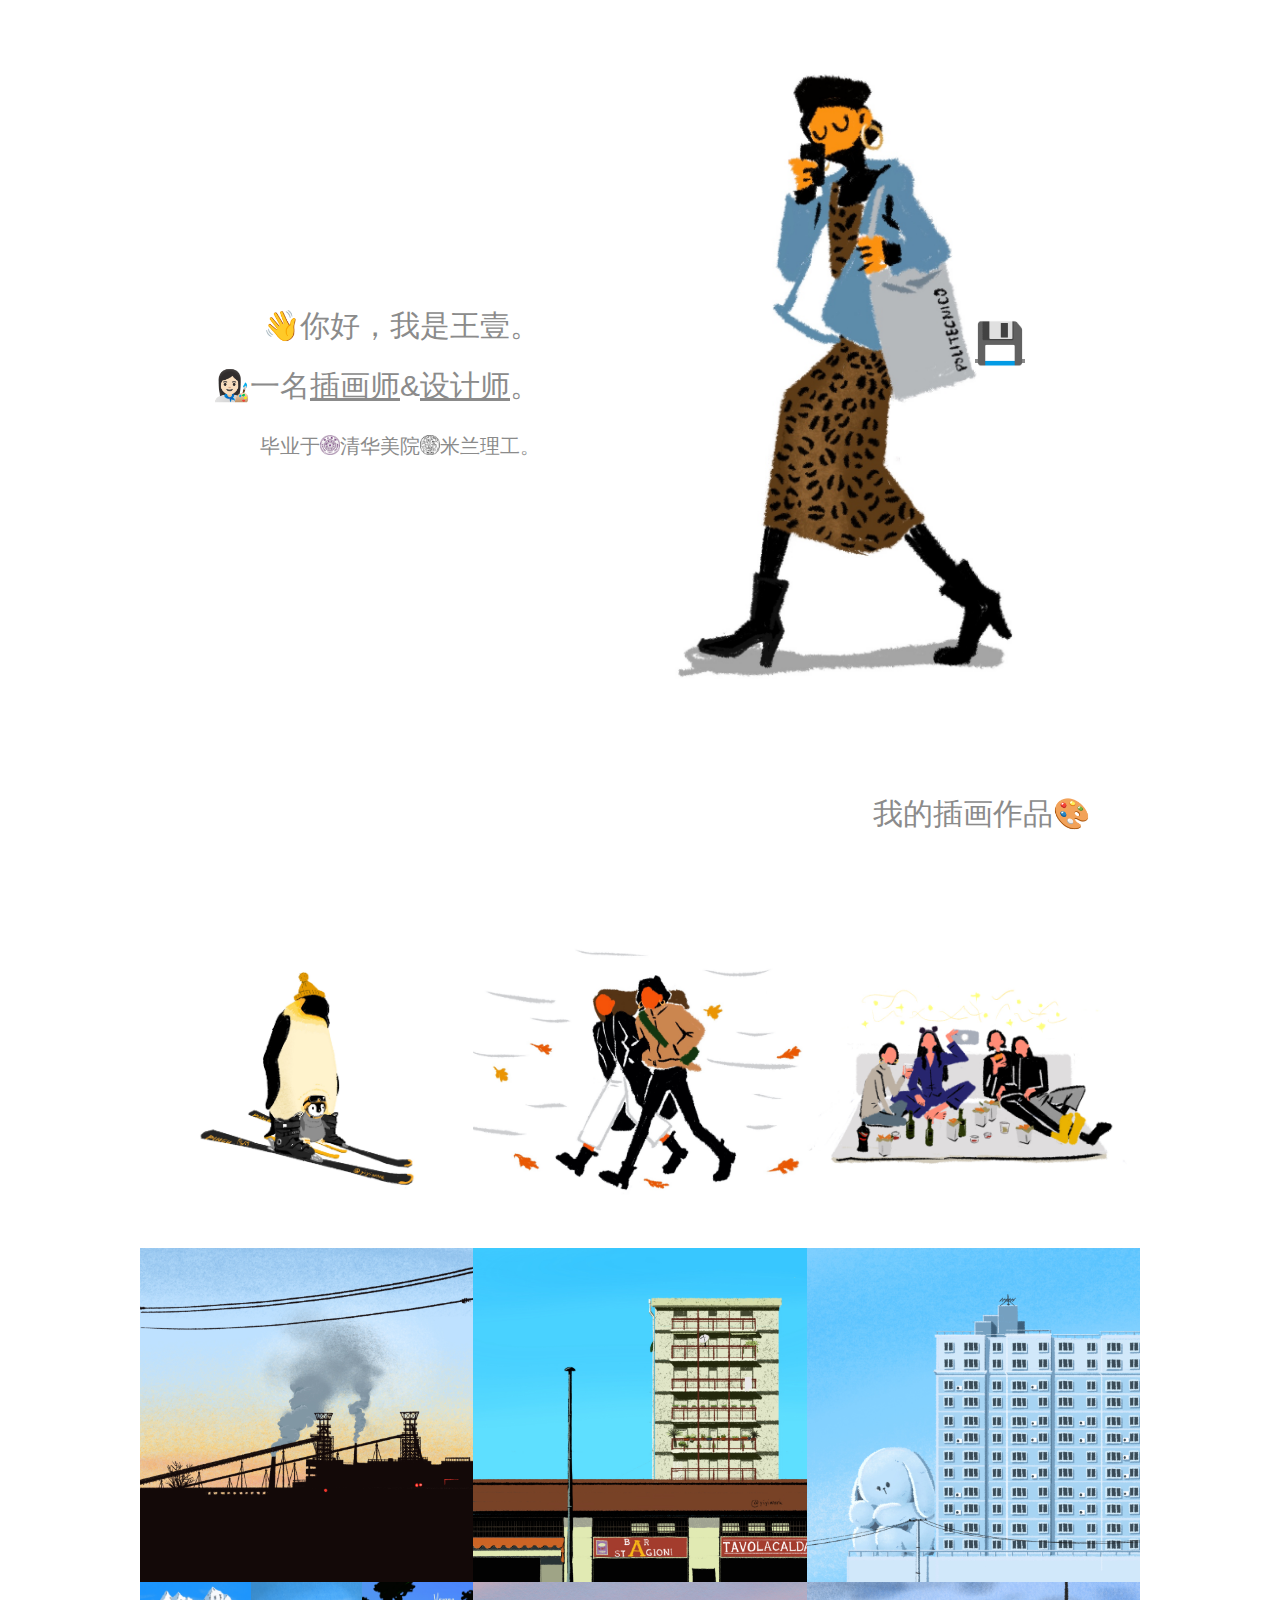
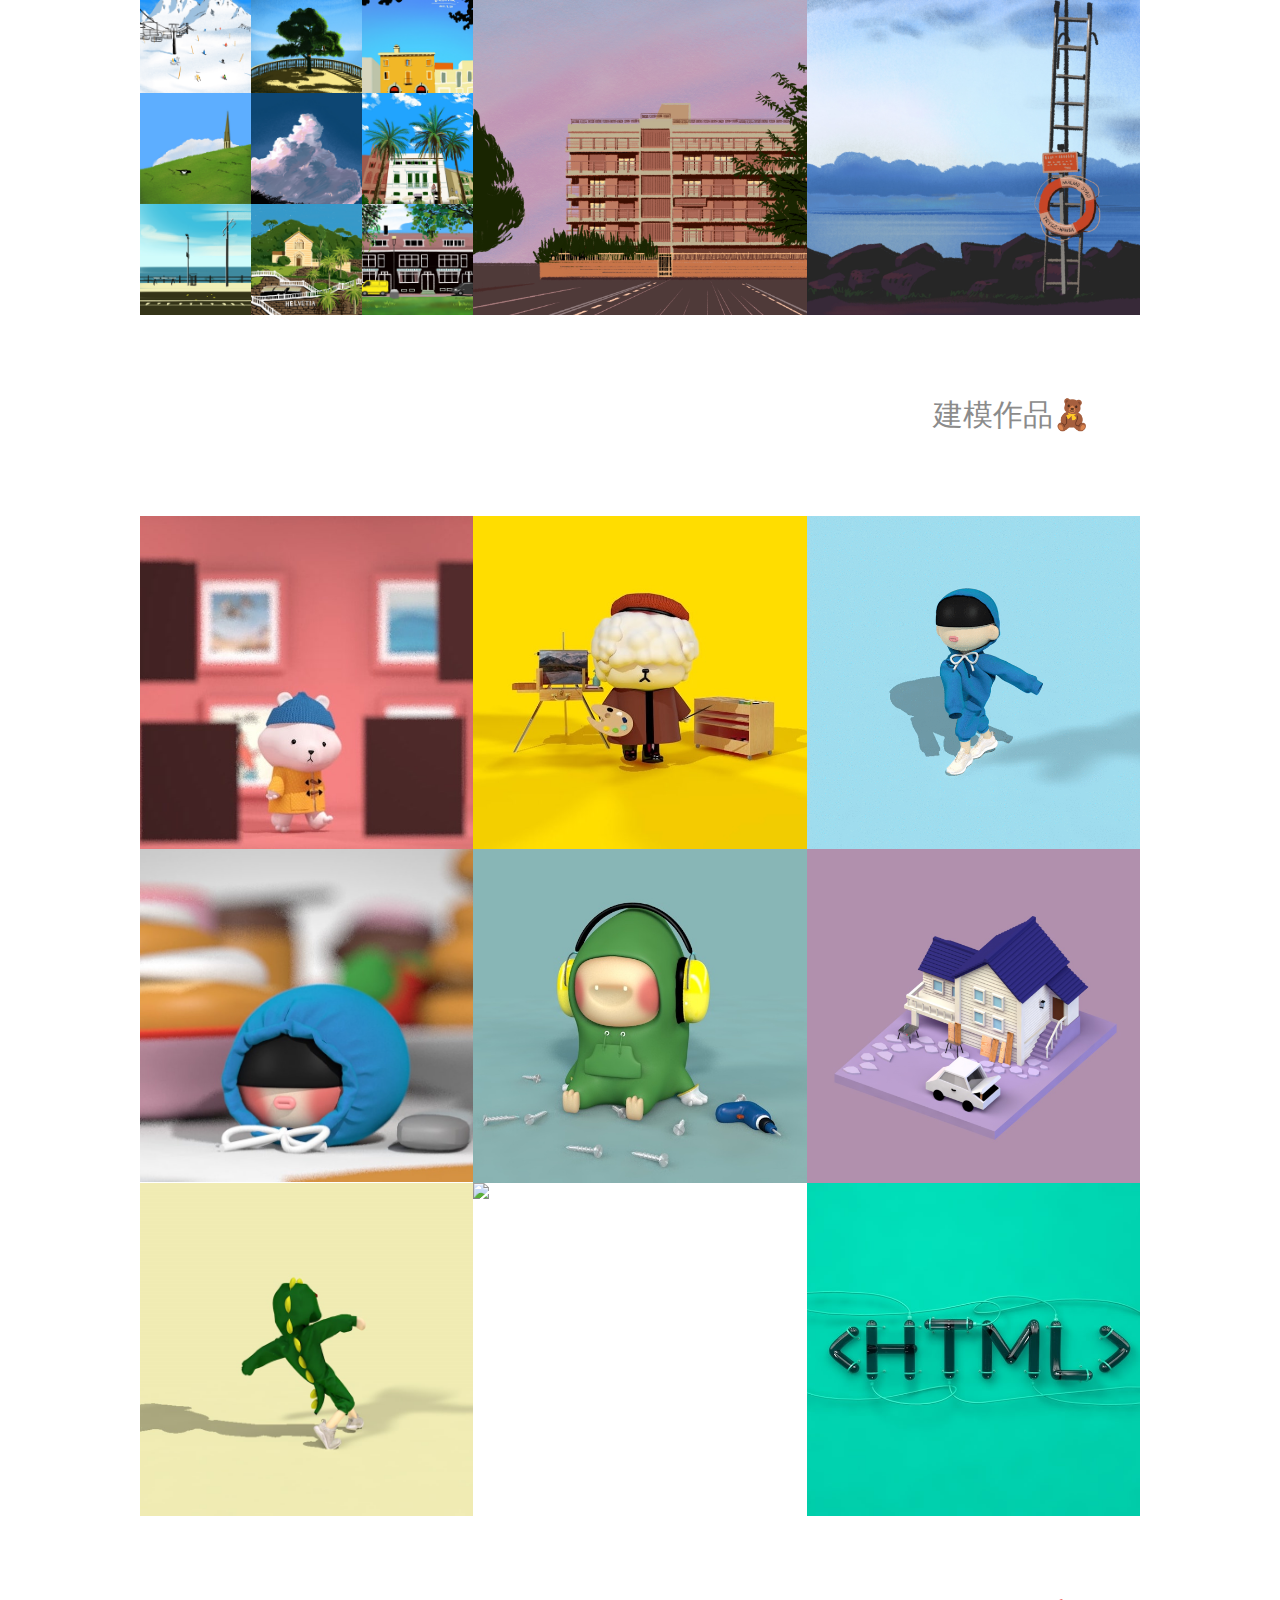
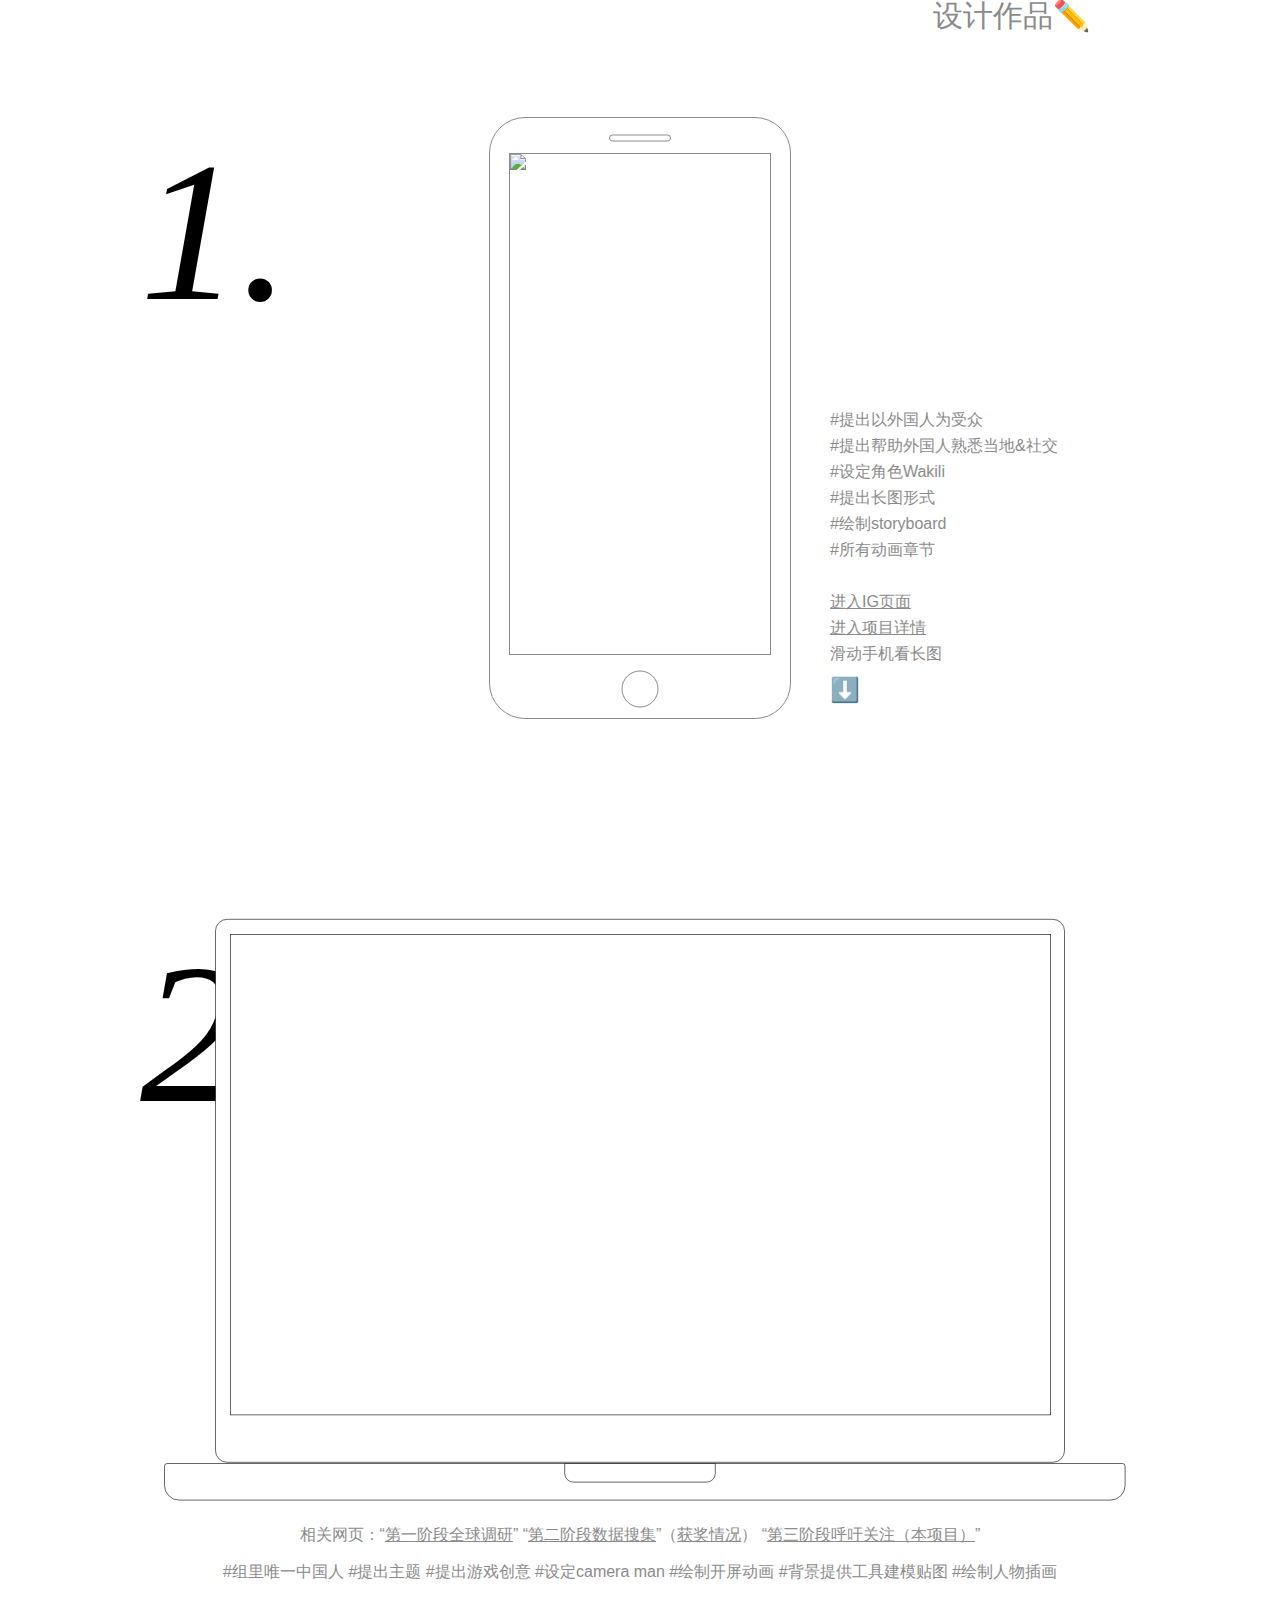
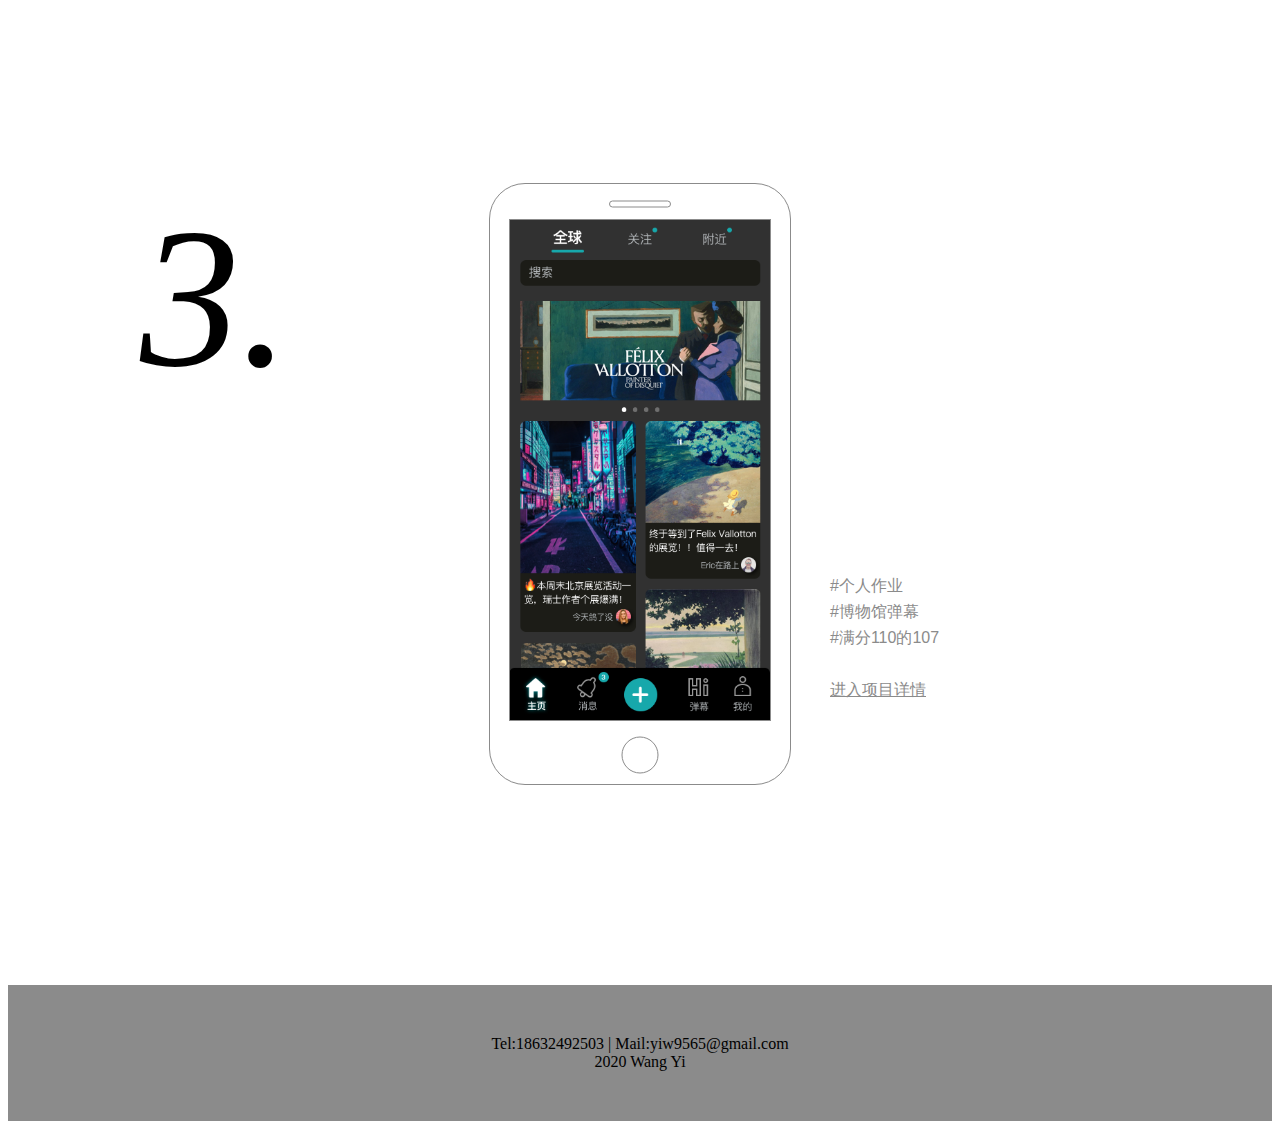
==== index.html @ 5f44c89b "jjj" ====
<!DOCTYPE html>
<html>

<head>
    <meta charset="utf-8">
    <meta http-equiv="X-UA-Compatible" content="IE=edge">
    <title>YIYIWORK</title>
    <meta name="description" content="portfolio of wangyi.">
    <link rel="stylesheet" href="css/main.css">
    <link rel="icon" href="resource/icontitle.jpg">
</head>

<body>
    <div class="lang">
    </div>
    <div class="resume">
        <p class="disk"><a href="resource/resume-%E7%8E%8B%E5%A3%B9.pdf" target="_blank">💾</a></p>
    </div>
    <div class="begin center">
        <div class="hello">
            <p>👋你好，我是王壹。</p>
            <p> 👩🏻‍🎨一名<a href="#illustration">插画师</a>&amp;<a href="#design">设计师</a>。</p>
            <p class="smaller">毕业于<img src="resource/icon.jpg" style="position:relative;top:2px">清华美院<img src="resource/%E7%B1%B3%E7%90%86%E6%A0%A1%E5%BE%BD.gif" style="position:relative;top:2px">米兰理工。
            </p>

        </div>
    </div>
    <!--
    
    <section class="timeline">
        <div class="words">
            <p>这是我的时间线</p>
        </div>
        <div class="timeline">
        </div>
        <ul>
            <li>
                <div>
                    <time>2013</time> 进入清华大学美术学院学习展示设计
                </div>
            </li>
            <li>
                <div>
                    <time>2016</time> 校园创意文化节最佳人气作品奖
                </div>
            </li>
            <li>
                <div>
                    <time>2017</time> 进入意大利米兰理工大学
                </div>
            </li>
            <li>
                <div>
                    <time>2018</time> 百事公司Pepsi,Co workshop一等奖
                </div>
            </li>
            <li>
                <div>
                    <time>2019</time> 在荷兰设计工作室Studio Kluif作为平面设计师实习
                </div>
            </li>
            <li>
                <div>
                    <time>2019</time> 伦敦Information is beautiful数据可视化大赛铜奖
                </div>
            </li>
        </ul>
    </section>
-->


    <script src="script.js"></script>

    <div class="portfolio center">


        <div class="words">
            <a name="illustration">
                <p>我的插画作品🎨</p>
            </a>

        </div>
        <div class="ill">
            <div class="illustration">
                <img src="resource/illustration/Untitled_Artwork%2014.jpg">
            </div>
            <div class="illustration">
                <img src="resource/illustration/Untitled_Artwork%2018.jpg">
            </div>
            <div class="illustration">
                <img src="resource/illustration/Untitled_Artwork%2017.jpg">
            </div>
            <div class="illustration">
                <img src="resource/illustration/Untitled_Artwork%2012.jpg">
            </div>
            <div class="illustration">
                <img src="resource/illustration/Untitled_Artwork%2024.jpg">
            </div>
            <div class="illustration">
                <img src="resource/illustration/Untitled_Artwork%2013.jpg">
            </div>
            <div class="illustration">
                <div class="illustration">
                    <img src="resource/illustration/skyUntitled_Artwork%2012.jpg"></div>
                <div class="illustration">
                    <img src="resource/illustration/skyUntitled_Artwork%2013.jpg"></div>
                <div class="illustration">
                    <img src="resource/illustration/Untitled_Artwork%2032.jpg"></div>
                <div class="illustration">
                    <img src="resource/illustration/skyUntitled_Artwork%2015.jpg"></div>
                <div class="illustration">
                    <img src="resource/illustration/skyUntitled_Artwork%2016.jpg"></div>
                <div class="illustration">
                    <img src="resource/illustration/Untitled_Artwork%2026.jpg"></div>
                <div class="illustration">
                    <img src="resource/illustration/Untitled_Artwork%2027.jpg"></div>
                <div class="illustration">
                    <img src="resource/illustration/Untitled_Artwork%2029.jpg"></div>
                <div class="illustration">
                    <img src="resource/illustration/Untitled_Artwork%2030.jpg"></div>

            </div>
            <div class="illustration">

            </div>
            <div class="illustration">

            </div>

            <div class="illustration">
                <img src="resource/illustration/Untitled_Artwork%2021.jpg">
            </div>
            <div class="illustration">
                <img src="resource/illustration/skyUntitled_Artwork 14.jpg">
            </div>
        </div>

        <div class="words">
            <a name="3dmodel">
                <p>建模作品🧸</p>
            </a>
        </div>
        <div class="ill">
            <div class="illustration">
                <img src="resource/model/Untitled%202.jpg">
            </div>
            <div class="illustration">
                <img src="resource/model/%E7%8B%974.jpg">

            </div>
            <div class="illustration">
                <img src="resource/model/%E7%B3%AF%E7%B1%B3%20(1).gif">
            </div>
            <div class="illustration">
                <img src="resource/model/%E7%B3%AF%E7%B1%B3%E7%90%83with%20hoodie5.jpg">
            </div>
            <div class="illustration">
                <img src="resource/model/wqy4.jpg">
            </div>
            <div class="illustration">
                <img src="resource/model/Geir%20Ola2.jpg">
            </div>
            <div class="illustration">
                <img src="resource/model/%E7%B3%AF%E7%B1%B3%E6%81%90%E9%BE%992.jpg">
            </div>
            <div class="illustration">
                <img src="resource/model/first shot.gif">
            </div>
            <div class="illustration">
                <img src="resource/model/html_0001.jpg" style="height:600px;">
            </div>
        </div>
        <div class="words">
            <a name="design">
                <p>设计作品✏️</p>
            </a>
            <h><i>1.</i></h>

        </div>
        <div class="smartphone">
            <div class="content oa">
                <img src="resource/WechatIMG1412.png" style="width:100%;border:none;" />
            </div>
        </div>
        <div class="tag">

            <p> #提出以外国人为受众</p>
            <p> #提出帮助外国人熟悉当地&amp;社交</p>

            <p> #设定角色Wakili</p>
            <p> #提出长图形式</p>
            <p> #绘制storyboard</p>
            <p> #所有动画章节</p>
            <p> <br></p>

            <p><a href="https://instagram.com/growingstories_milan?igshid=1owryd5wkzq6x" target="_blank">进入IG页面</a></p>
            <p><a href="story.html" target="_blank">进入项目详情</a></p>
            <p>滑动手机看长图</p>
            <h1><br></h1>
            <h2>⬇️</h2>
        </div>
        <div class="number">
            <div class="h200">
            </div>


            <h><i>2.</i></h>
        </div>

        <div class="laptop ">
            <div class="content">
                <iframe src="https://densitydesign.github.io/teaching-dd14/es03/group04/" style="width:100%;border:none;height:100%;clear:both;margin-top:-240px;"></iframe>
                <!--                -->
            </div>
        </div>
        <div class="tag2">
            <p>相关网页：“<a href="https://densitydesign.github.io/teaching-dd14/es01/group04/">第一阶段全球调研</a>” “<a href="https://densitydesign.github.io/teaching-dd14/es01/group04/">第二阶段数据搜集</a>”（<a href="https://www.informationisbeautifulawards.com/showcase/4517-social-credit-system-breathing-scores">获奖情况</a>） “<a href="https://densitydesign.github.io/teaching-dd14/es03/group04/" target="_blank">第三阶段呼吁关注（本项目）</a>”</p>
        </div>
        <div class="tag3">
            <p>#组里唯一中国人 #提出主题 #提出游戏创意 #设定camera man #绘制开屏动画 #背景提供工具建模贴图 #绘制人物插画</p>
        </div>
        <h><i>3.</i></h>
        <div class="smartphone">
            <div class="content oh">
                <img src="resource/%E7%BC%96%E7%BB%84%2010.png" style="width:100%;border:none;overflow: hidden">
            </div>
        </div>
        <div class="tag4">
            <p> #个人作业</p>
            <p> #博物馆弹幕</p>

            <p> #满分110的107</p>
            <p><br></p>
            <p><a href="hivisitors.html" target="_blank">进入项目详情</a></p>
        </div>
    </div>

</body>

<div class="h200"></div>
<footer>
    Tel:18632492503 | Mail:yiw9565@gmail.com<br>
    2020 Wang Yi

</footer>

</html>
---- css/main.css ----
h {
    /*
     font-family:Pingfang；
     src:url(resource/PingFang.ttc);
*/
    font-family: futura;
    src: url(resource/Futura.ttc);
    text-decoration: ;
    font-size: 200px;
    float: left;
    /*    color: #8B8B8B;*/

}

.resume {
    position: absolute;
    left: 975px;
    top: 280px;
    font-size: 40px;
}

.resume.click {
    font-size: 20px;
    margin-top: 50px;
    margin-left: 80px;
}

.disk {
    /*    animation: softdisk 2.5s ease infinite;*/
}

@keyframes softdisk {
    0% {
        -webkit-transform: rotate(-12deg);
        -ms-transform: rotate(-12deg);
        transform: rotate(-12deg);
    }

    8% {
        -webkit-transform: rotate(12deg);
        -ms-transform: rotate(12deg);
        transform: rotate(12deg);
    }

    10% {
        -webkit-transform: rotate(24deg);
        -ms-transform: rotate(24deg);
        transform: rotate(24deg);
    }

    18% {
        -webkit-transform: rotate(-24deg);
        -ms-transform: rotate(-24deg);
        transform: rotate(-24deg);
    }

    20% {
        -webkit-transform: rotate(-24deg);
        -ms-transform: rotate(-24deg);
        transform: rotate(-24deg);
    }

    28% {
        -webkit-transform: rotate(24deg);
        -ms-transform: rotate(24deg);
        transform: rotate(24deg);
    }

    30% {
        -webkit-transform: rotate(24deg);
        -ms-transform: rotate(24deg);
        transform: rotate(24deg);
    }

    38% {
        -webkit-transform: rotate(-24deg);
        -ms-transform: rotate(-24deg);
        transform: rotate(-24deg);
    }

    40% {
        -webkit-transform: rotate(-24deg);
        -ms-transform: rotate(-24deg);
        transform: rotate(-24deg);
    }

    48% {
        -webkit-transform: rotate(24deg);
        -ms-transform: rotate(24deg);
        transform: rotate(24deg);
    }

    50% {
        -webkit-transform: rotate(24deg);
        -ms-transform: rotate(24deg);
        transform: rotate(24deg);
    }

    58% {
        -webkit-transform: rotate(-24deg);
        -ms-transform: rotate(-24deg);
        transform: rotate(-24deg);
    }

    60% {
        -webkit-transform: rotate(-24deg);
        -ms-transform: rotate(-24deg);
        transform: rotate(-24deg);
    }

    68% {
        -webkit-transform: rotate(24deg);
        -ms-transform: rotate(24deg);
        transform: rotate(24deg);
    }

    75% {
        -webkit-transform: rotate(0deg);
        -ms-transform: rotate(0deg);
        transform: rotate(0deg);
    }
}

footer {
    background-color: #8B8B8B;
    text-align: center;
    padding: 50px;
}

p {
    color: #8B8B8B;
    font-family: sans-serif;
}

/*
.lang {
    position: absolute;
    top: 5px;
    right: 50px;
    text-align: right;
}
*/
.lang {
    float: right;
    top: 5px;
    right: 50px;
    text-align: right;
}

.oh {
    overflow: hidden;
}

.oa {
    overflow: auto;

}

a {
    color: #8B8B8B;
}

cl {
    clear: both;
}

.h200 {
    width: 100%;
    height: 200px;
    clear: both;
}

.h10 {
    width: 100%;
    height: 10px;
    clear: both;

    /*
    background-color: aqua;
    border: solid black 1px;
*/

}

.hello a:hover {
    text-decoration-line: overline;
}

.center {
    width: 1000px;
    margin: 0 auto;
}

.tag2 p {
    transform: rotate(0deg);
    text-align: center;
    margin-top: -300px;
    margin-bottom: ;
}

.tag3 p {
    transform: rotate(0deg);
    text-align: center;
    margin-top: -;
    margin-bottom: 200px;
}

.begin {
    border: solid white;
    height: 700px;
    background-image: url(../resource/Untitled_Artwork%2012.jpg);
    background-size: 1000px;
    background-repeat: no-repeat;
    background-position: center 0;
}

.begin .hello {
    color: #8B8B8B;
    margin: 300px 600px 300px 0;
    font-size: 30px;
    text-align: right;
    line-height: 30px;
}

.begin .hello img {
    width: 20px;
}

.smaller {
    font-size: 20px;
}

.words p {
    color: #8B8B8B;
    margin: 80px 50px 80px;
    text-align: right;
    font-size: 30px;
    /*    border: solid;*/

}

.timeline ul {
    background: white;
    padding: 50px 0;
}

/*TIMELINE*/
.timeline ul li {
    list-style-type: none;
    position: relative;
    width: 3px;
    margin: 0 auto;
    padding-top: 50px;
    background: #8B8B8B;
}

.timeline ul li::after {
    content: '';
    position: absolute;
    left: 50%;
    bottom: 0;
    transform: translateX(-50%);
    width: 30px;
    height: 30px;
    border-radius: 50%;
    background: inherit;
}

.timeline ul li div {
    position: relative;
    bottom: 0;
    width: 370px;
    padding: 15px;
    background: #8B8B8B;
}

.timeline ul li div::before {
    content: '';
    position: absolute;
    bottom: 7px;
    width: 0;
    height: 0;
    border-style: solid;
}

.timeline ul li:nth-child(odd) div {
    left: 45px;
}

.timeline ul li:nth-child(odd) div::before {
    left: -15px;
    border-width: 8px 16px 8px 0;
    border-color: transparent #8B8B8B transparent transparent;
}

.timeline ul li:nth-child(even) div {
    left: -439px;
}

.timeline ul li:nth-child(even) div::before {
    right: -15px;
    border-width: 8px 0 8px 16px;
    border-color: transparent transparent transparent #8B8B8B;
}

time {
    color: white;
    display: block;
    font-size: 1rem;
    font-weight: bold;
    margin-bottom: 8px;
}

.timeline ul li div {
    color: white;
}


/* EFFECTS
–––––––––––––––––––––––––––––––––––––––––––––––––– */

.timeline ul li::after {
    transition: background .5s ease-in-out;
}

.timeline ul li.in-view::after {
    background: white;
    border: solid #8B8B8B;
}

.timeline ul li div {
    visibility: hidden;
    opacity: 0;
    transition: all .5s ease-in-out;
}

.timeline ul li:nth-child(odd) div {
    transform: translate3d(200px, 0, 0);
}

.timeline ul li:nth-child(even) div {
    transform: translate3d(-200px, 0, 0);
}

.timeline ul li.in-view div {
    transform: none;
    visibility: visible;
    opacity: 1;
}


/* GENERAL MEDIA QUERIES
–––––––––––––––––––––––––––––––––––––––––––––––––– */

@media screen and (max-width: 900px) {
    .timeline ul li div {
        width: 250px;
    }

    .timeline ul li:nth-child(even) div {
        left: -319px;
        /*250+45-6*/
    }
}

@media screen and (max-width: 600px) {
    .timeline ul li {
        margin-left: 20px;
    }

    .timeline ul li div {
        width: calc(100vw - 91px);
    }

    .timeline ul li:nth-child(even) div {
        left: 45px;
    }

    .timeline ul li:nth-child(even) div::before {
        left: -15px;
        border-width: 8px 16px 8px 0;
        border-color: transparent #8B8B8B transparent transparent;
    }
}

/*TIMELINE*/
.portfolio {
    /*    border:2px dotted #8B8B8B;*/
}

.illustration {
    flex: 0 0 33.3333%;
    float: left;
    width: 33.3333%;
    /*    border:solid black 1px;*/
    overflow: hidden;
    position: relative;
    display: inline-block !important;
    /*    height: 33.3333%;*/
}

.illustration img {
    /*    padding:5px;*/
    text-align: center;
    float: left;
    max-width: 100%;
    width: 100% !important;
    height: auto !important;
}

.ill {
    overflow: hidden;
}

.model {
    flex: 0 0 33.3333%;
    float: left;
    width: 33.3333%;
    /*    border:solid black 1px;*/
    overflow: hidden;
    position: relative;
    display: inline-block !important;
    /*    height: 33.3333%;*/
}

.model img {
    text-align: center;
    float: left;
    height: 100%;
    width: 100% !important;
    border: solid #8B8B8B 1px;
}

.smartphone {
    position: relative;
    width: 270px;
    height: 600px;
    margin: auto;
    border: 1px #8B8B8B solid;
    border-radius: 36px;
    padding-left: 30px;
}

/* The horizontal line on the top of the device */
.smartphone:before {
    content: '';
    display: block;
    width: 60px;
    height: 5px;
    position: absolute;
    top: 20px;
    left: 50%;
    transform: translate(-50%, -50%);
    background: white;
    border-radius: 10px;
    border: #8B8B8B solid 1px;
}

/* The circle on the bottom of the device */
.smartphone:after {
    content: '';
    display: block;
    width: 35px;
    height: 35px;
    position: absolute;
    left: 50%;
    bottom: -8px;
    transform: translate(-50%, -50%);
    background: white;
    border-radius: 50%;
    border: #8B8B8B solid 1px;
}

/* The screen (or content) of the device */
.smartphone .content {
    display: block;
    width: 260px;
    height: 500px;
    background: white;
    position: absolute;
    left: 50%;
    transform: translate(-50%, 0%);
    top: 35px;
    border: #8B8B8B solid 1px;
}


.tag {
    margin: -320px 0 0 690px;
    float: left;
    text-align: left;
    line-height: 10px;
    font-size:
}

.tag4 {
    margin: -220px 0 0 690px;
    float: left;
    text-align: left;
    line-height: 10px;
    font-size:
}


.tag h1 {
    margin: -10px 0px;
}

.image {
    display: block;
    width: 100%;
    height: auto;
}

.overlay {
    position: absolute;
    top: 0;
    bottom: 0;
    left: 0;
    right: 0;
    height: 100%;
    width: 100%;
    opacity: 0;
    transition: .5s ease;
    background-color: rgba(255, 255, 255, 0.3);
}

.illustration:hover .overlay {
    opacity: 1;
}

.text {
    color: white;
    font-size: 20px;
    position: absolute;
    top: 50%;
    left: 50%;
    -webkit-transform: translate(-50%, -50%);
    -ms-transform: translate(-50%, -50%);
    transform: translate(-50%, -50%);
    text-align: center;
}

/* The laptop with borders */
.laptop {

    -webkit-transform-origin: 0 0;
    transform-origin: ;
    /* Scaled down for a better Try-it experience (change to 1 for full scale) */
    transform: scale(.6) translate(-50%);
    /* Scaled down for a better Try-it experience (change to 1 for full scale) */
    left: 50%;
    position: relative;
    width: 1366px;
    height: 800px;
    border-radius: 20px;
    border-style: solid;
    border-color: black;
    padding: 24px 24px 80px;
    border-width: 1px;
    background-color: white;

}

/* The keyboard of the laptop */
.laptop:after {
    content: '';
    display: block;
    /*    position: absolute;*/
    width: 1600px;
    height: 60px;
    margin: 80px 0 0 -110px;
    background: white;
    border: black solid 1px;
    border-radius: 5px;
    border-bottom-left-radius: 25px;
    border-bottom-right-radius: 25px;
}

/* The top of the keyboard */
.laptop:before {
    content: '';
    display: block;
    position: absolute;
    width: 250px;
    height: 30px;
    bottom: -34px;
    left: 50%;
    -webkit-transform: translate(-50%);
    transform: translate(-50%);
    background: white;
    border-bottom-left-radius: 15px;
    border-bottom-right-radius: 15px;
    border: black solid 1px;
}

/* The screen (or content) of the device */
.laptop .content {
    width: 1366px;
    height: 800px;
    border: black solid 1px;
}
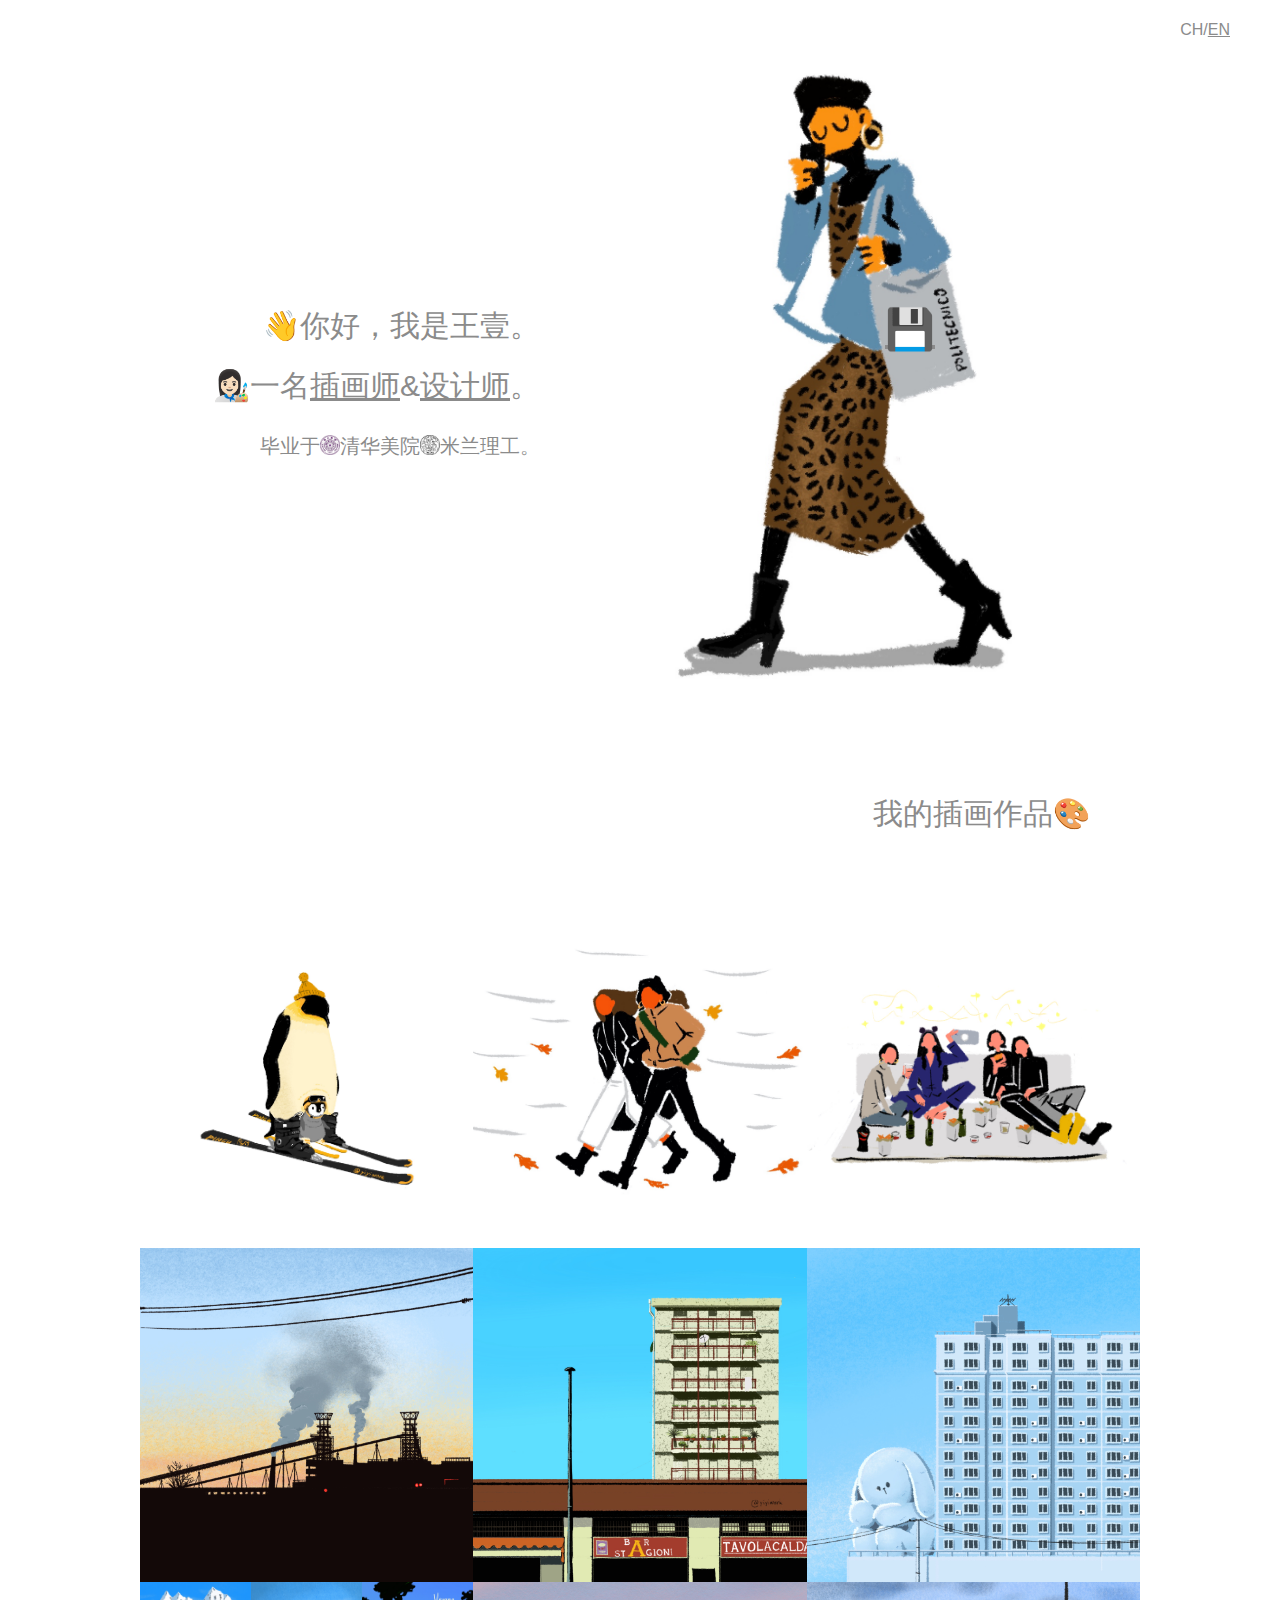
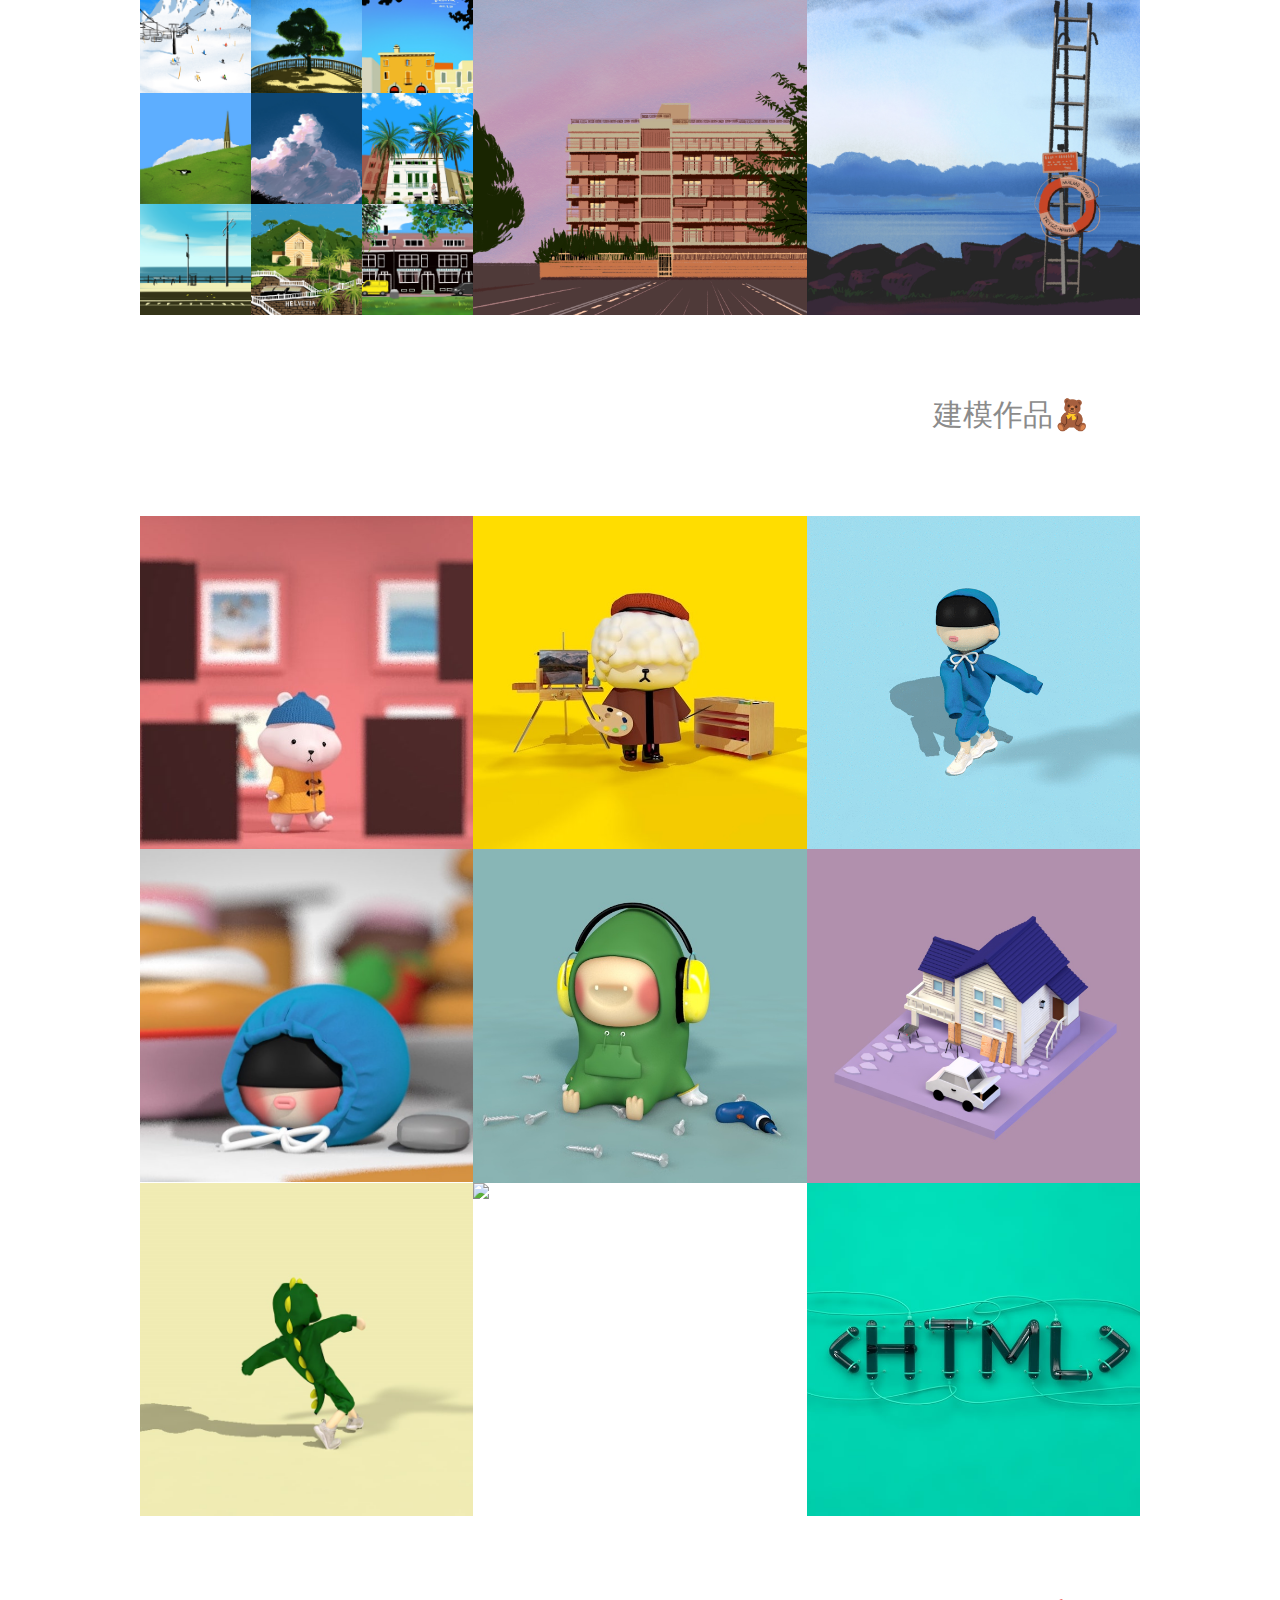
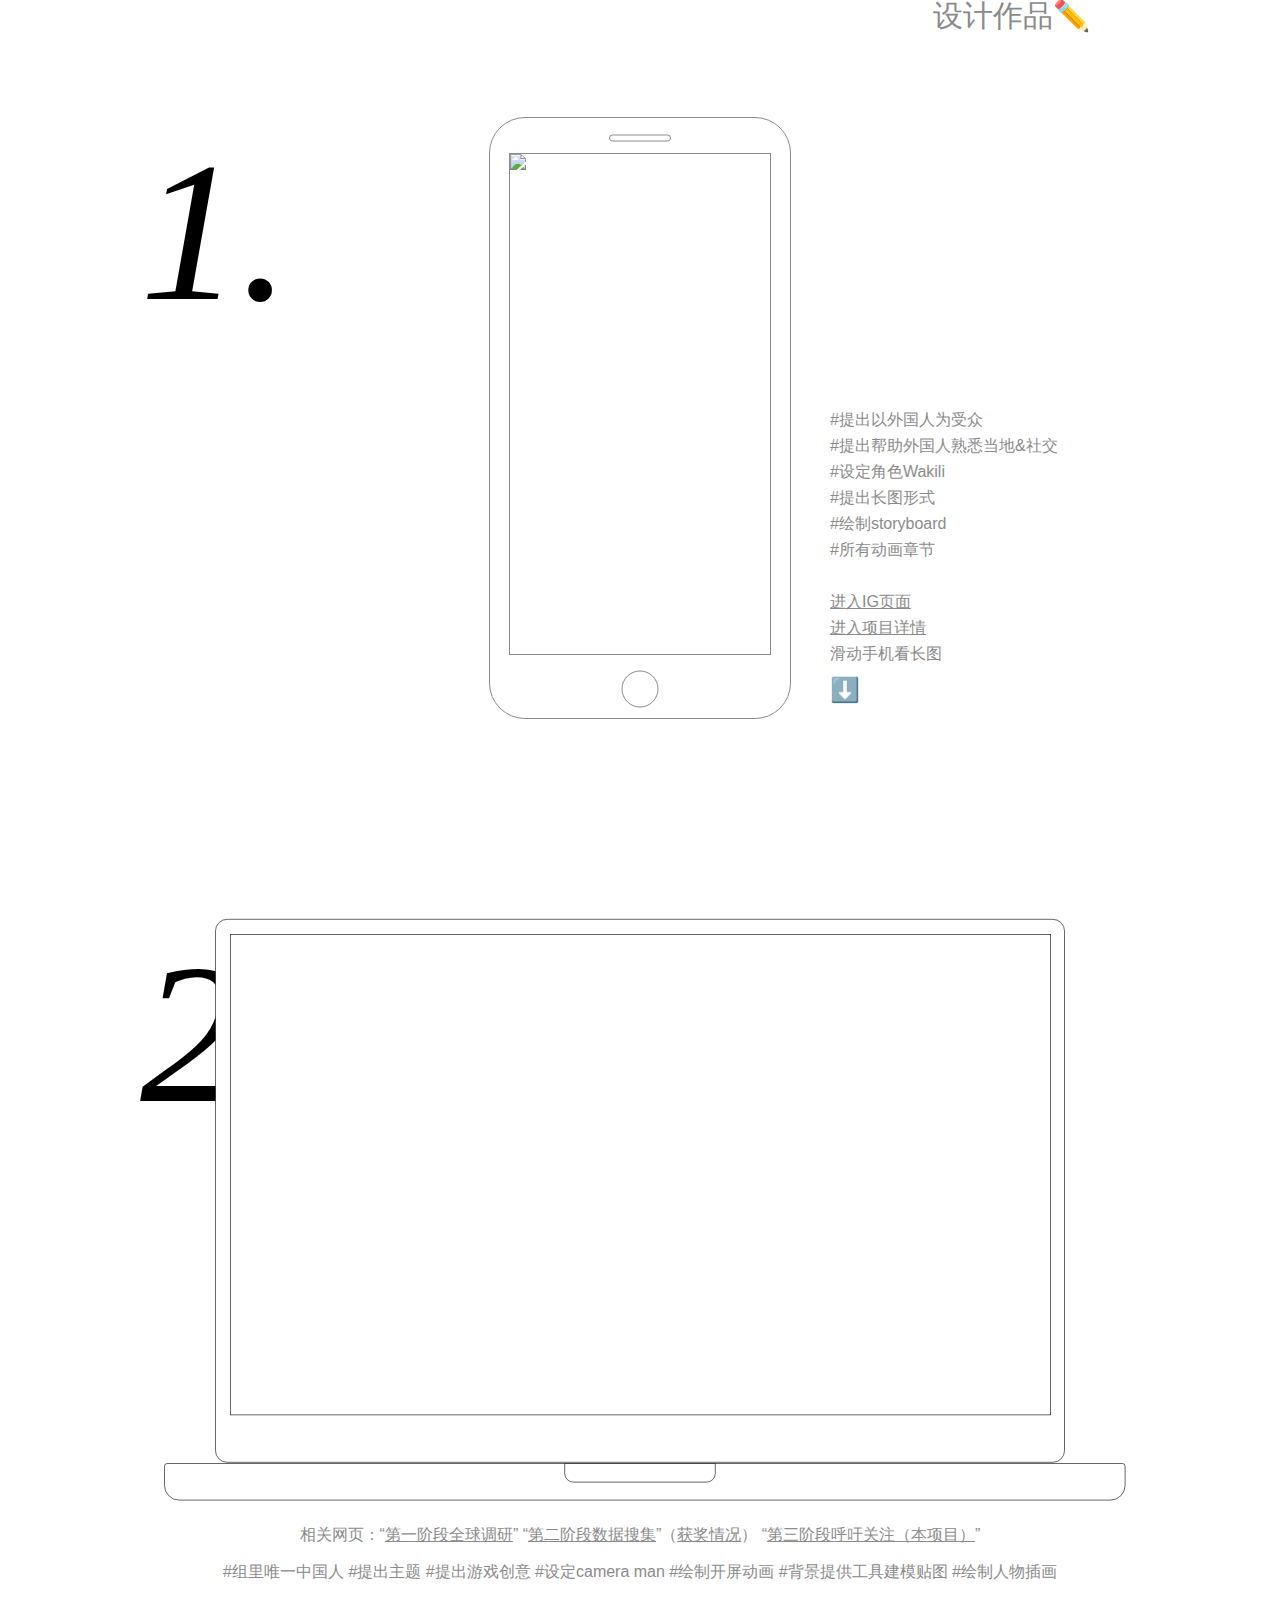
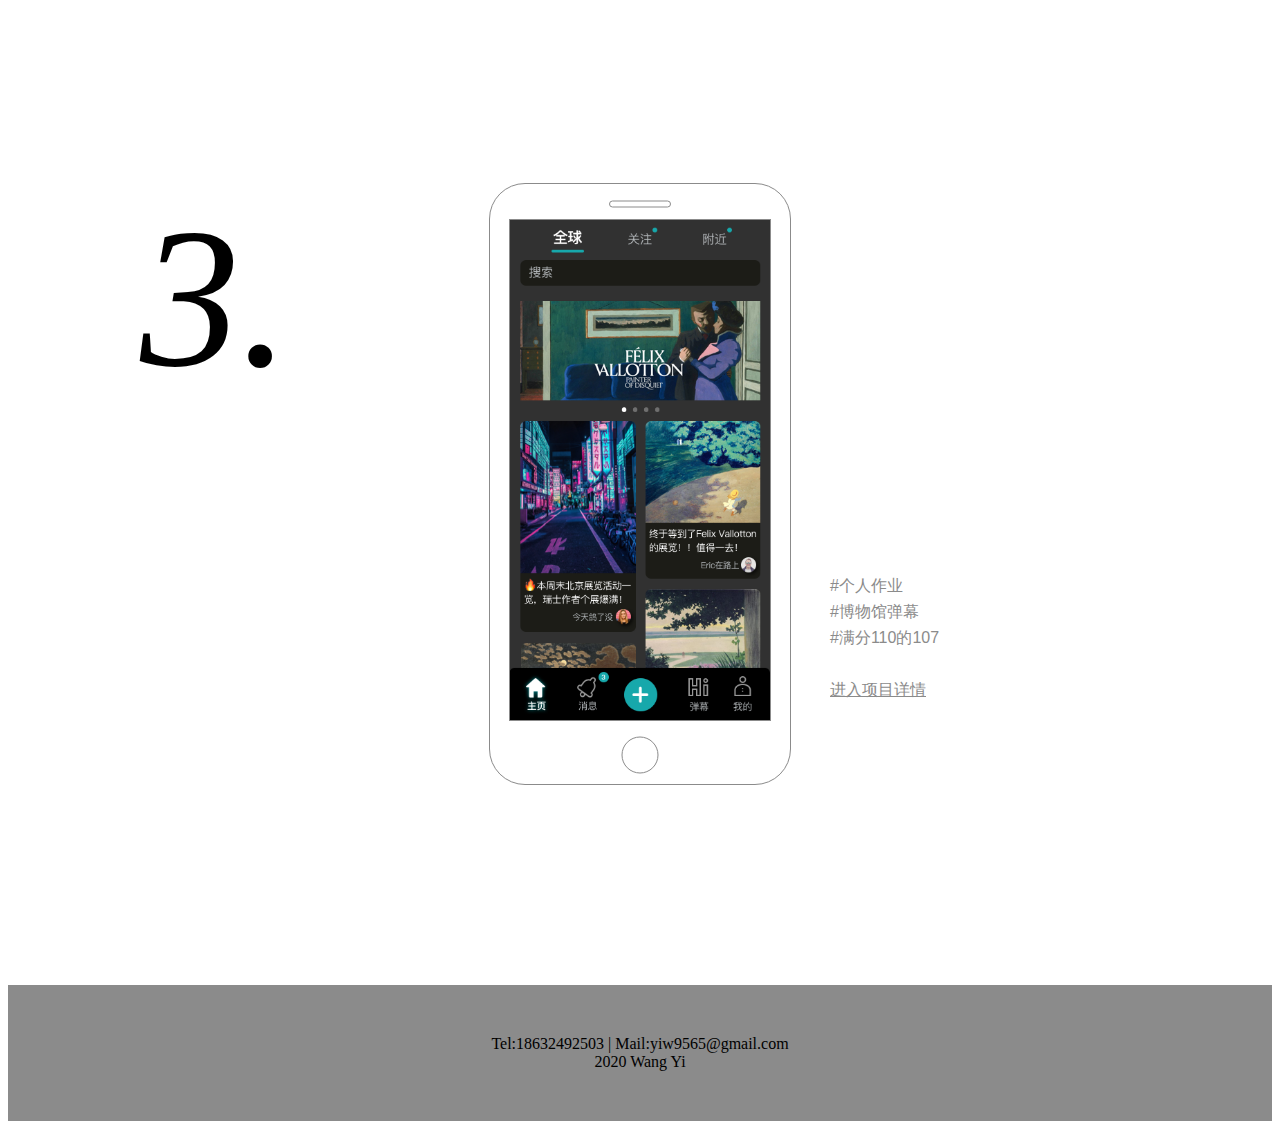
==== commit 04bc3623: "hhhh" ====
--- a/index.html
+++ b/index.html
@@ -11,12 +11,15 @@
 </head>
 
 <body>
-    <div class="lang">
-    </div>
-    <div class="resume">
-        <p class="disk"><a href="resource/resume-%E7%8E%8B%E5%A3%B9.pdf" target="_blank">💾</a></p>
-    </div>
+      <div class="lang">
+
+        <p>CH/<a href="index%20en.html">EN</a></p>
+    </div>
+
     <div class="begin center">
+          <div class="resume">
+        <p class="disk"><a href="resource/resume-王壹.pdf"target="_blank">💾</a></p>
+    </div>
         <div class="hello">
             <p>👋你好，我是王壹。</p>
             <p> 👩🏻‍🎨一名<a href="#illustration">插画师</a>&amp;<a href="#design">设计师</a>。</p>
--- a/css/main.css
+++ b/css/main.css
@@ -8,15 +8,25 @@
     text-decoration: ;
     font-size: 200px;
     float: left;
-    /*    color: #8B8B8B;*/
-
-}
-
-.resume {
-    position: absolute;
-    left: 975px;
-    top: 280px;
-    font-size: 40px;
+}
+
+.ch {
+    float: right;
+    text-align: right;
+}
+
+.lang {
+    position: absolute;
+    top: 5px;
+    right: 50px;
+    text-align: right;
+}
+
+.resume{
+float: right;
+margin-right: 205px;
+    margin-top: 255px;
+    font-size: 40px; 
 }
 
 .resume.click {
@@ -26,7 +36,7 @@
 }
 
 .disk {
-    /*    animation: softdisk 2.5s ease infinite;*/
+    animation: softdisk 2.5s ease infinite;
 }
 
 @keyframes softdisk {
@@ -130,21 +140,6 @@
 p {
     color: #8B8B8B;
     font-family: sans-serif;
-}
-
-/*
-.lang {
-    position: absolute;
-    top: 5px;
-    right: 50px;
-    text-align: right;
-}
-*/
-.lang {
-    float: right;
-    top: 5px;
-    right: 50px;
-    text-align: right;
 }
 
 .oh {
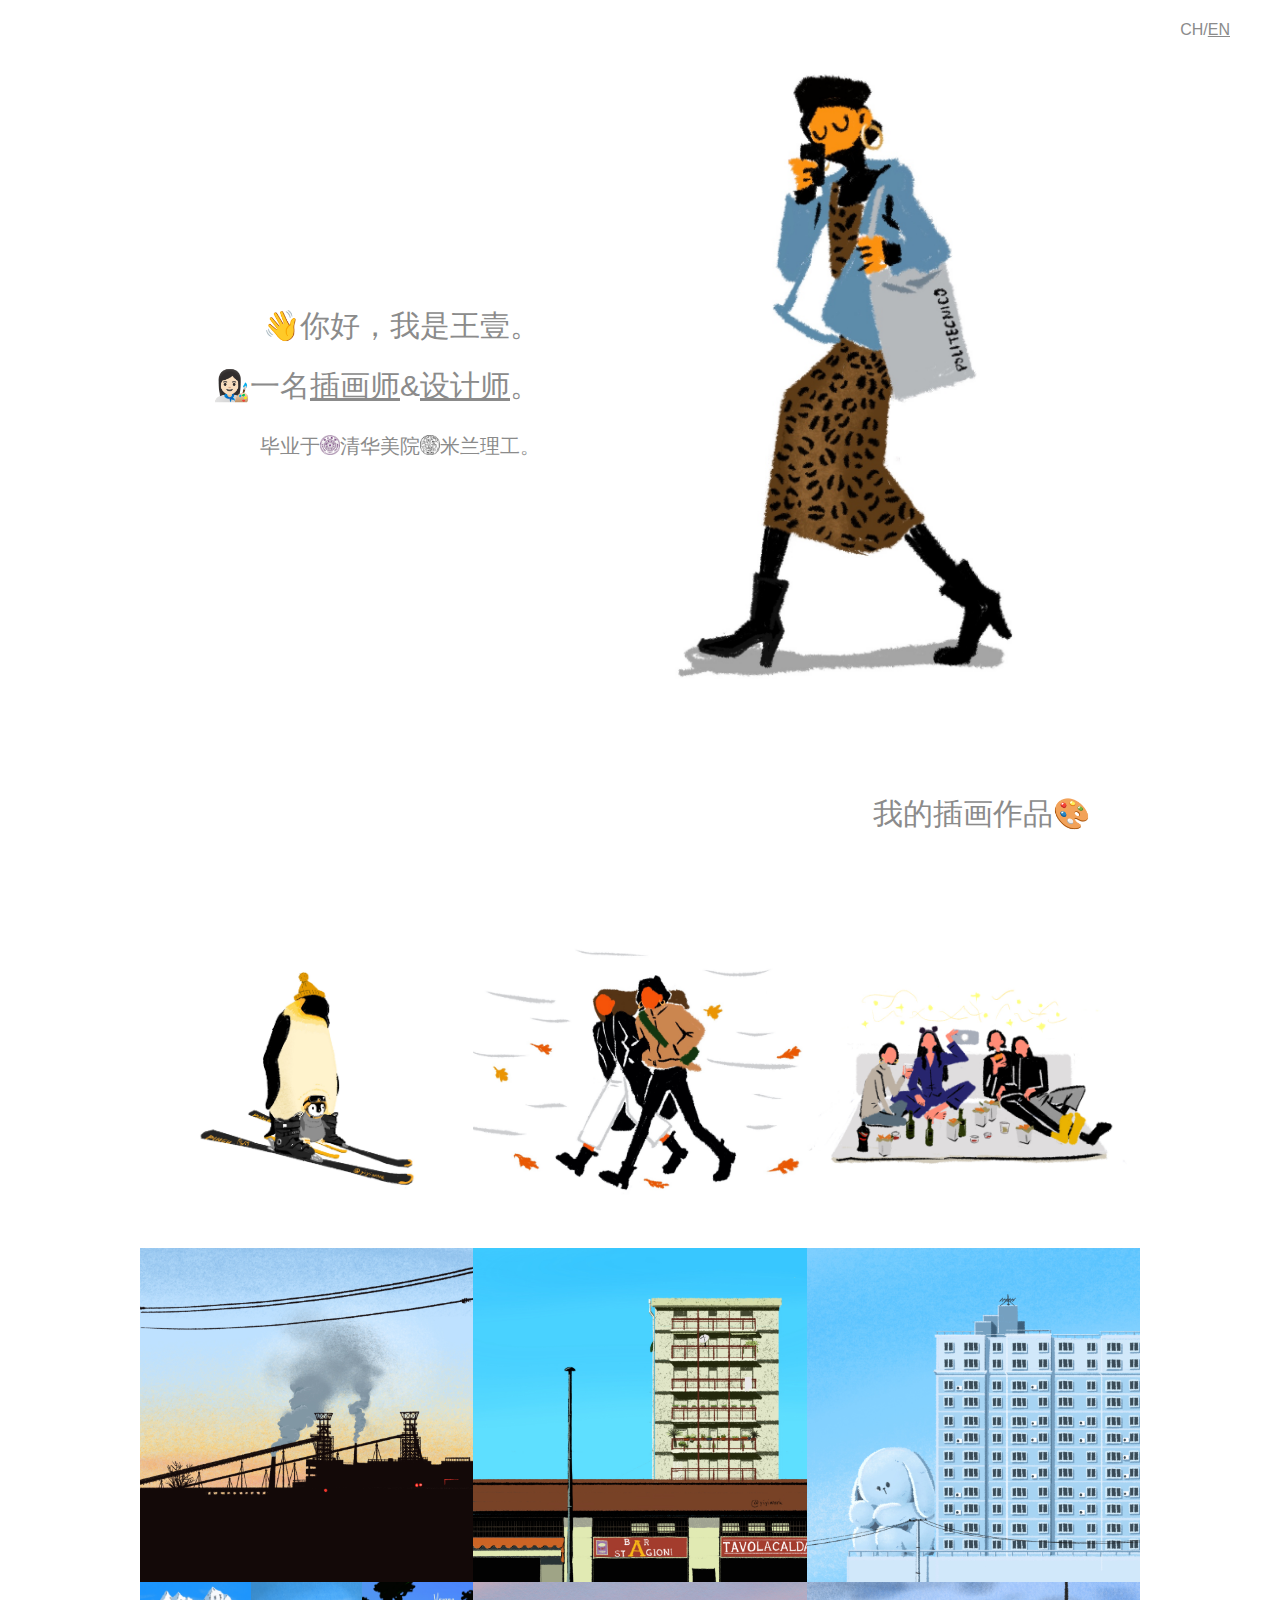
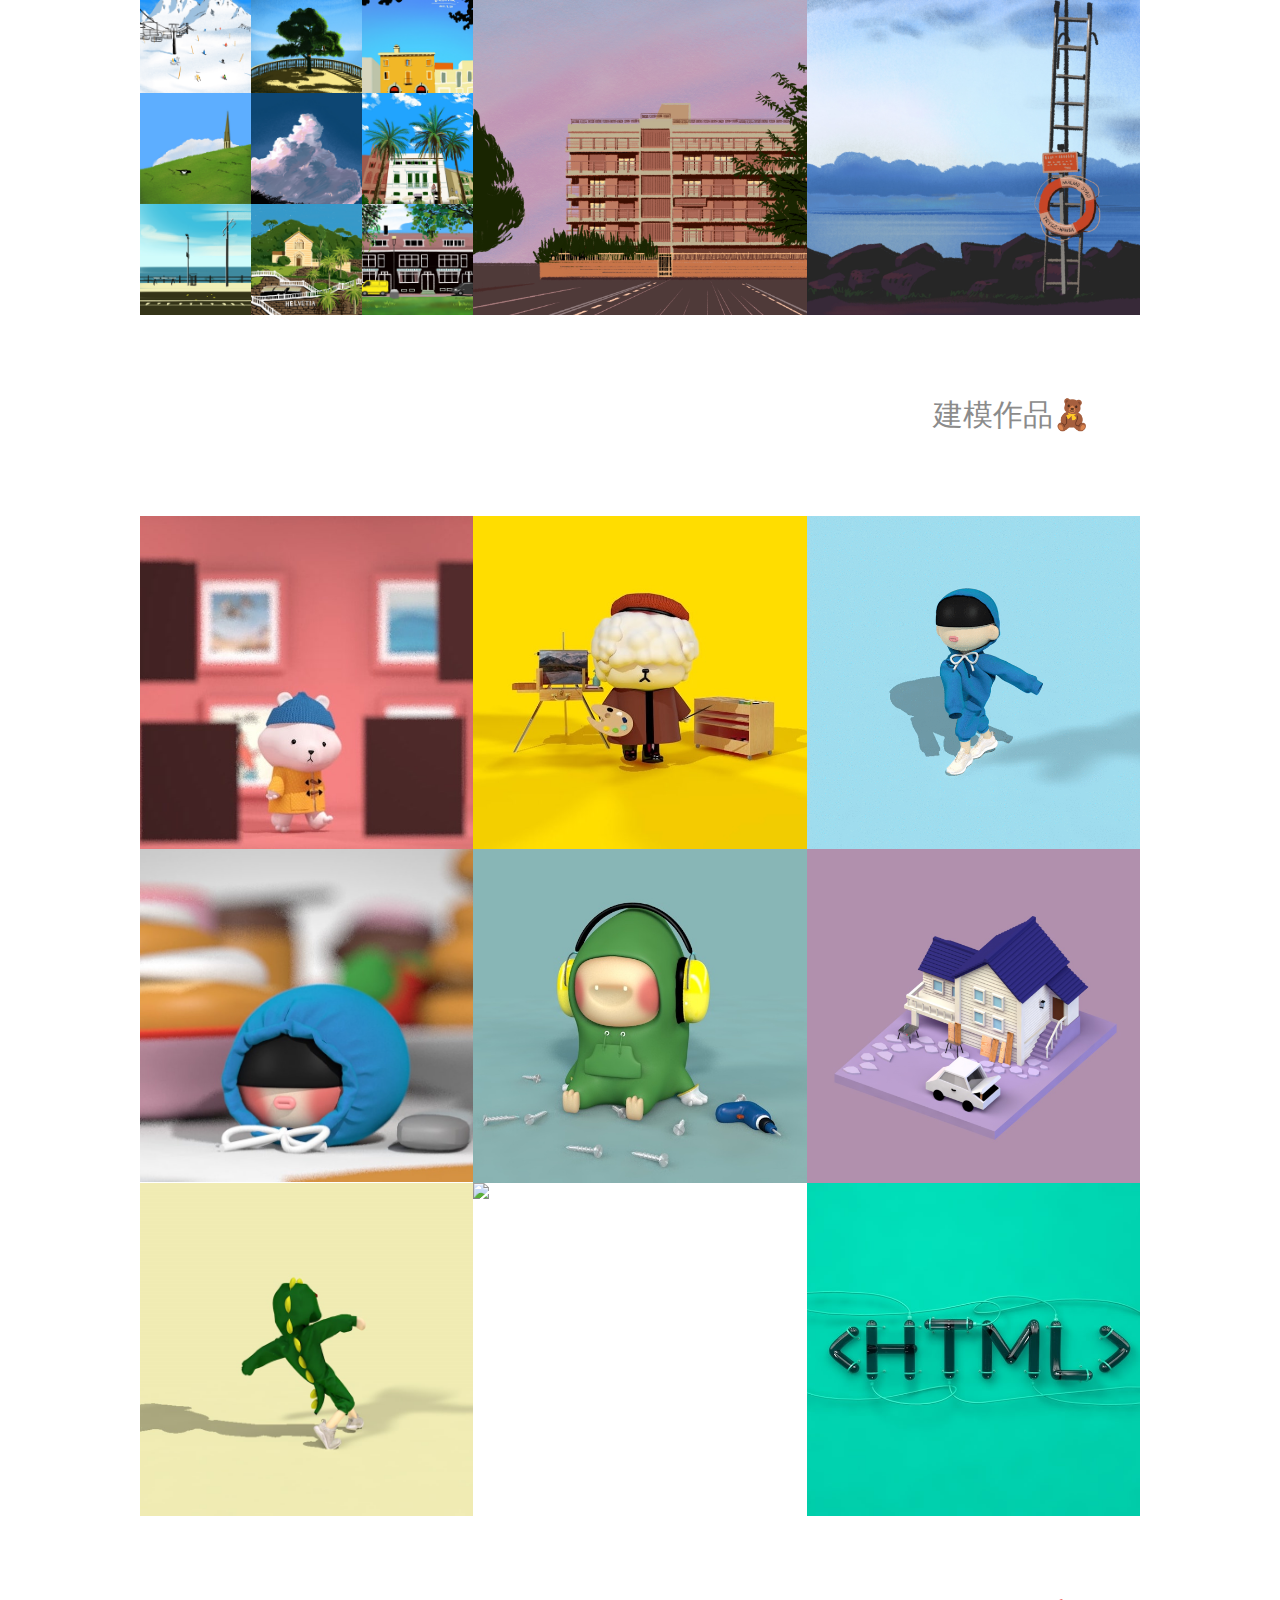
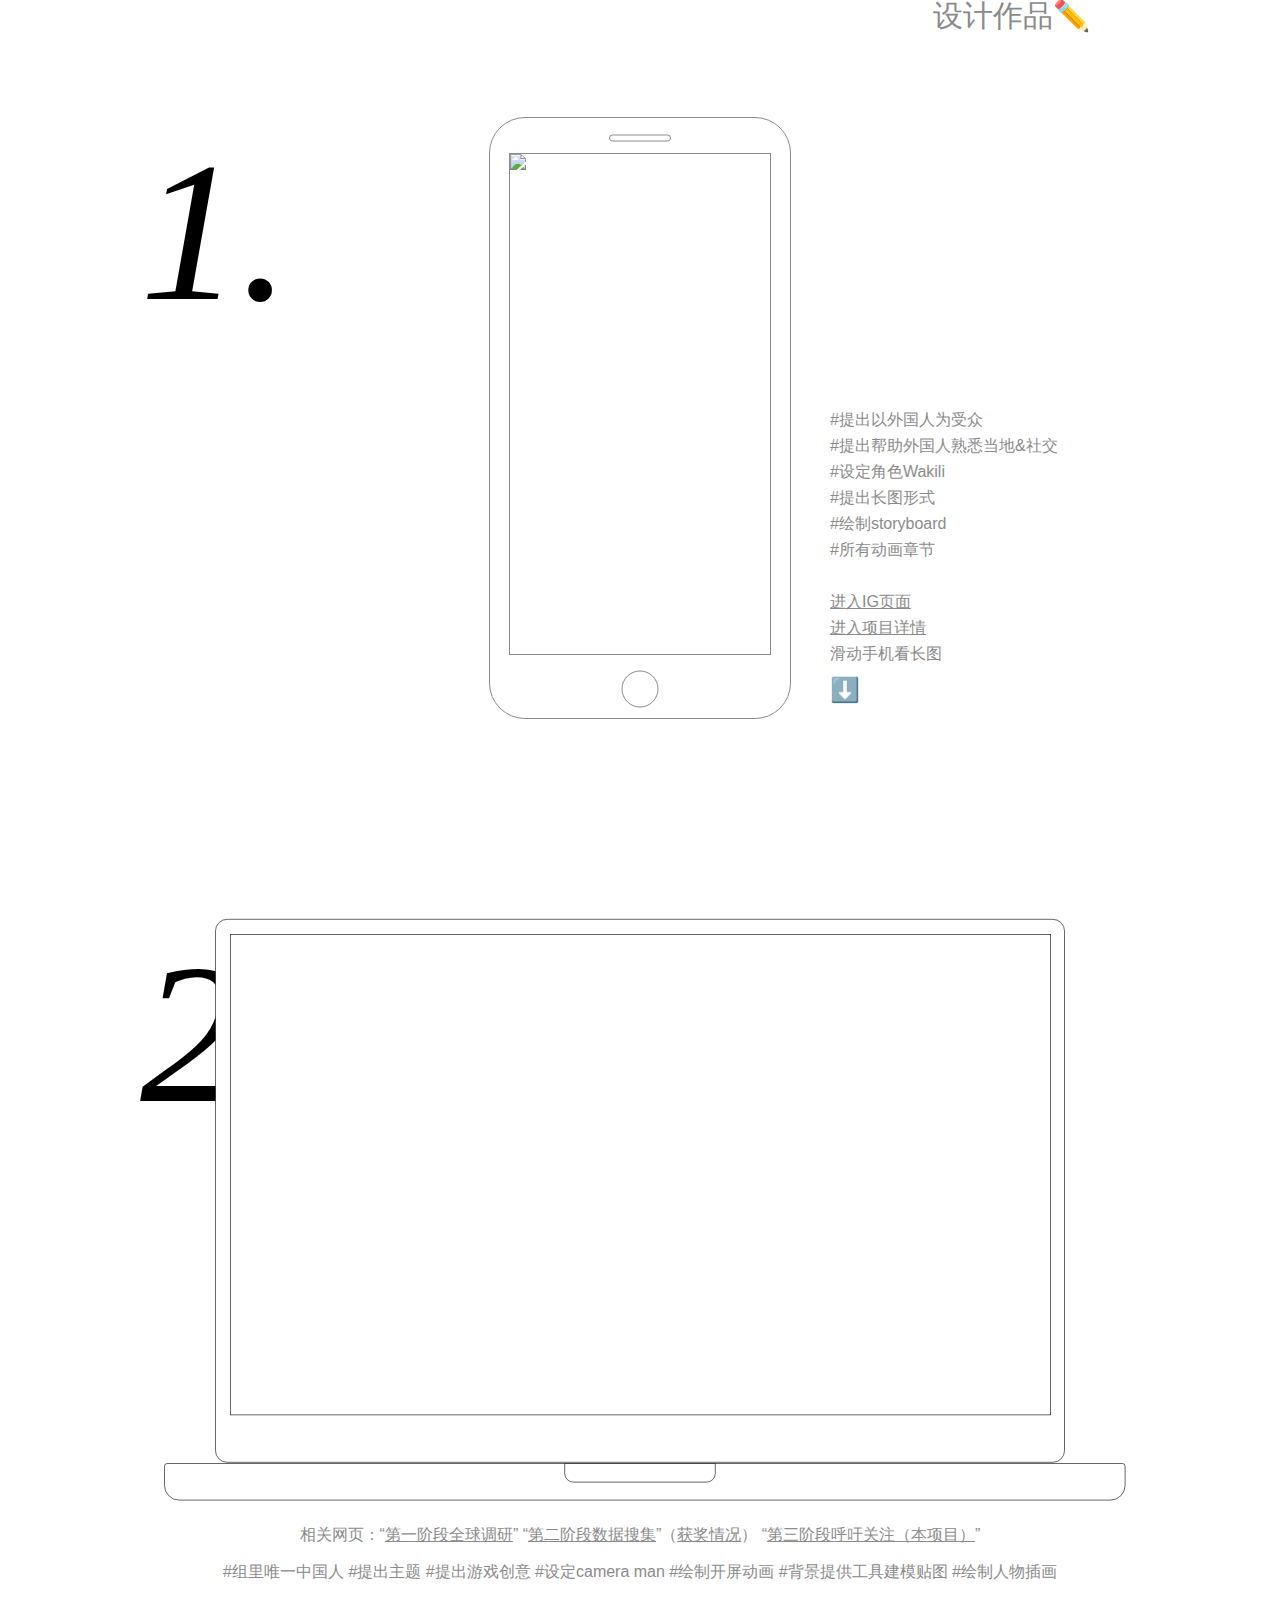
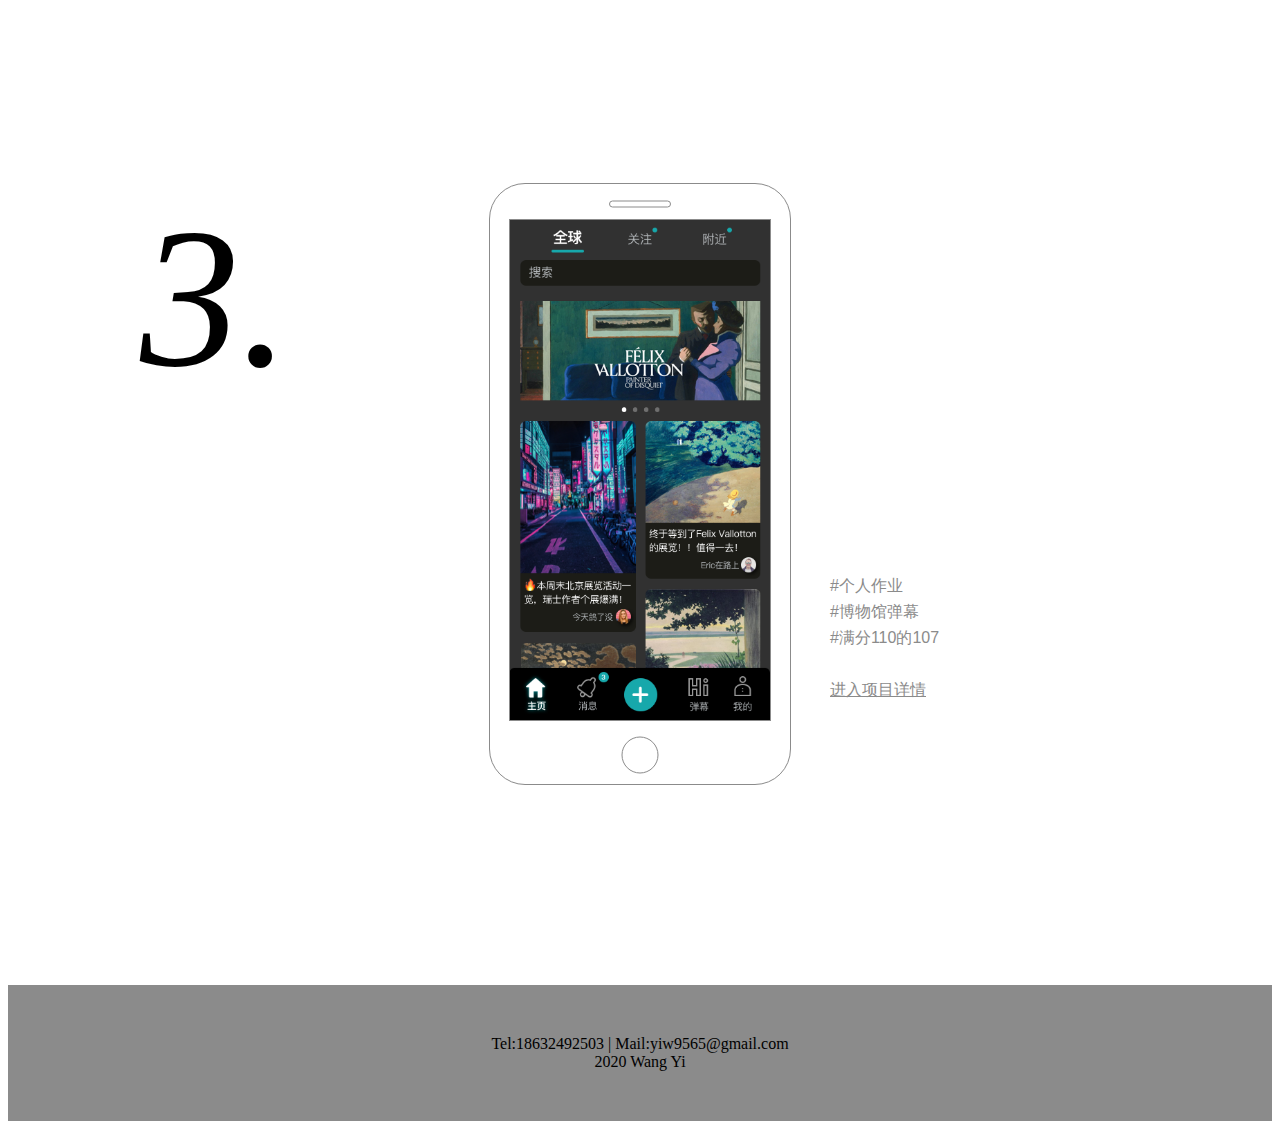
==== commit 3945ca79: "ll" ====
--- a/index.html
+++ b/index.html
@@ -11,15 +11,15 @@
 </head>
 
 <body>
-      <div class="lang">
-
-        <p>CH/<a href="index%20en.html">EN</a></p>
-    </div>
 
     <div class="begin center">
-          <div class="resume">
-        <p class="disk"><a href="resource/resume-王壹.pdf"target="_blank">💾</a></p>
-    </div>
+        <div class="lang">
+
+            <p>CH/<a href="index%20en.html">EN</a></p>
+        </div>
+        <div class="resume">
+            <!--        <p class="disk"><a href="resource/resume-王壹.pdf"target="_blank">💾</a></p>-->
+        </div>
         <div class="hello">
             <p>👋你好，我是王壹。</p>
             <p> 👩🏻‍🎨一名<a href="#illustration">插画师</a>&amp;<a href="#design">设计师</a>。</p>
@@ -237,7 +237,16 @@
             <p><a href="hivisitors.html" target="_blank">进入项目详情</a></p>
         </div>
     </div>
-
+<!--
+    <div class="loaderwrapper">
+        <div class="loading"></div>
+    </div>
+    <script>
+        $(window).on("load", function(){
+            $(".loaderwrapper").fadeOut("slow");
+        });
+    </script>
+-->
 </body>
 
 <div class="h200"></div>
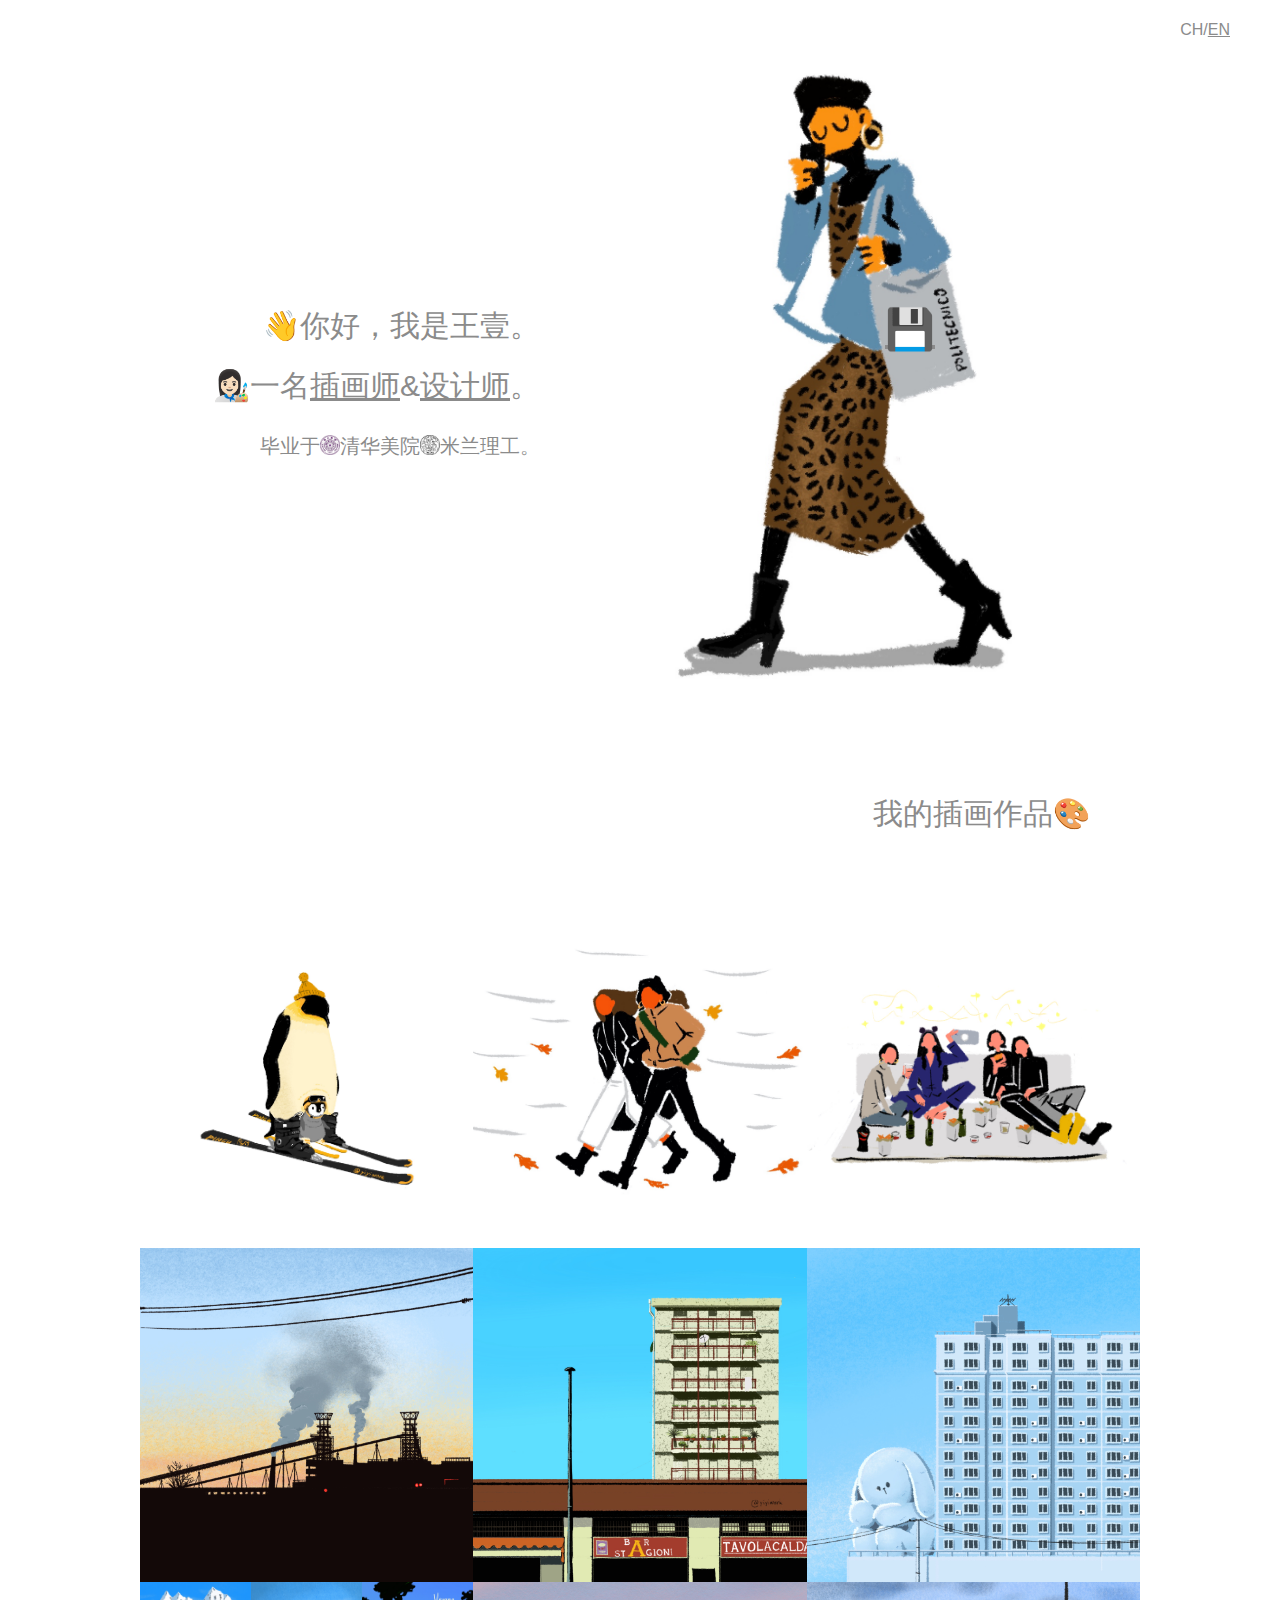
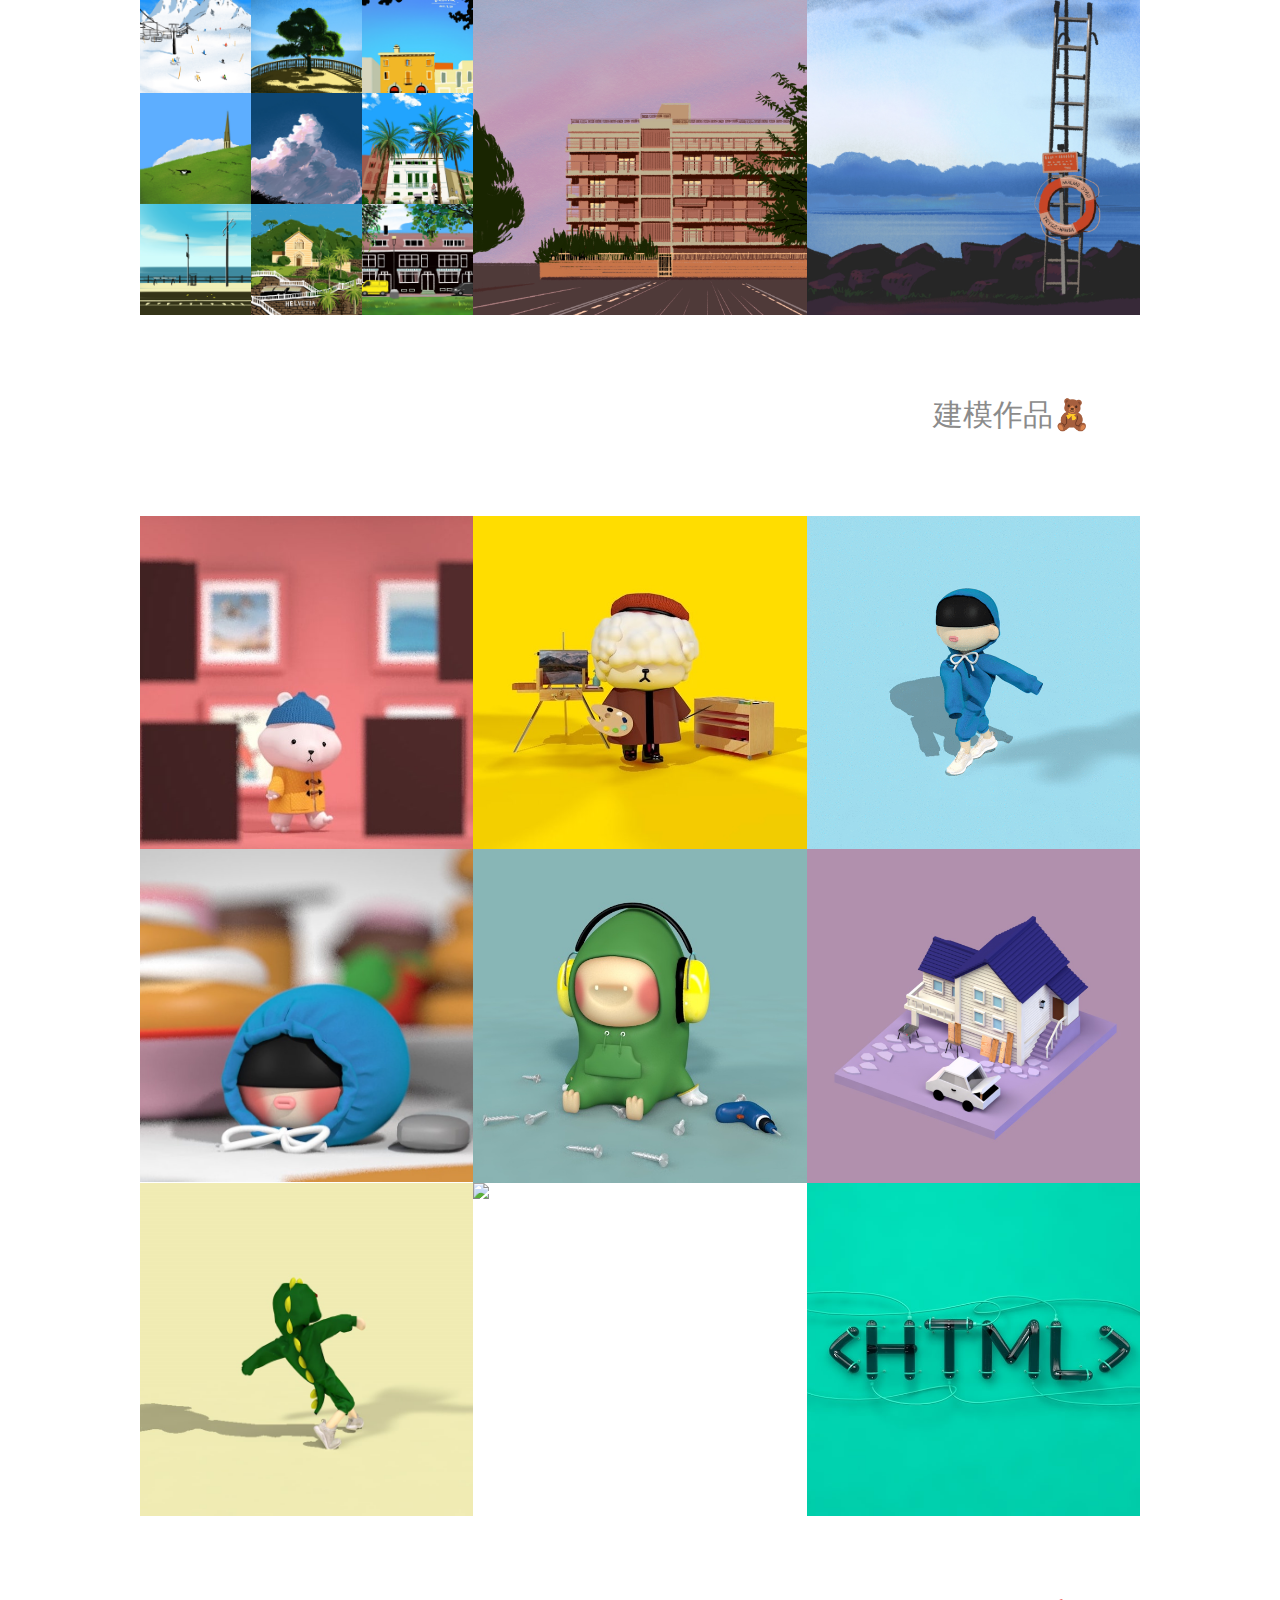
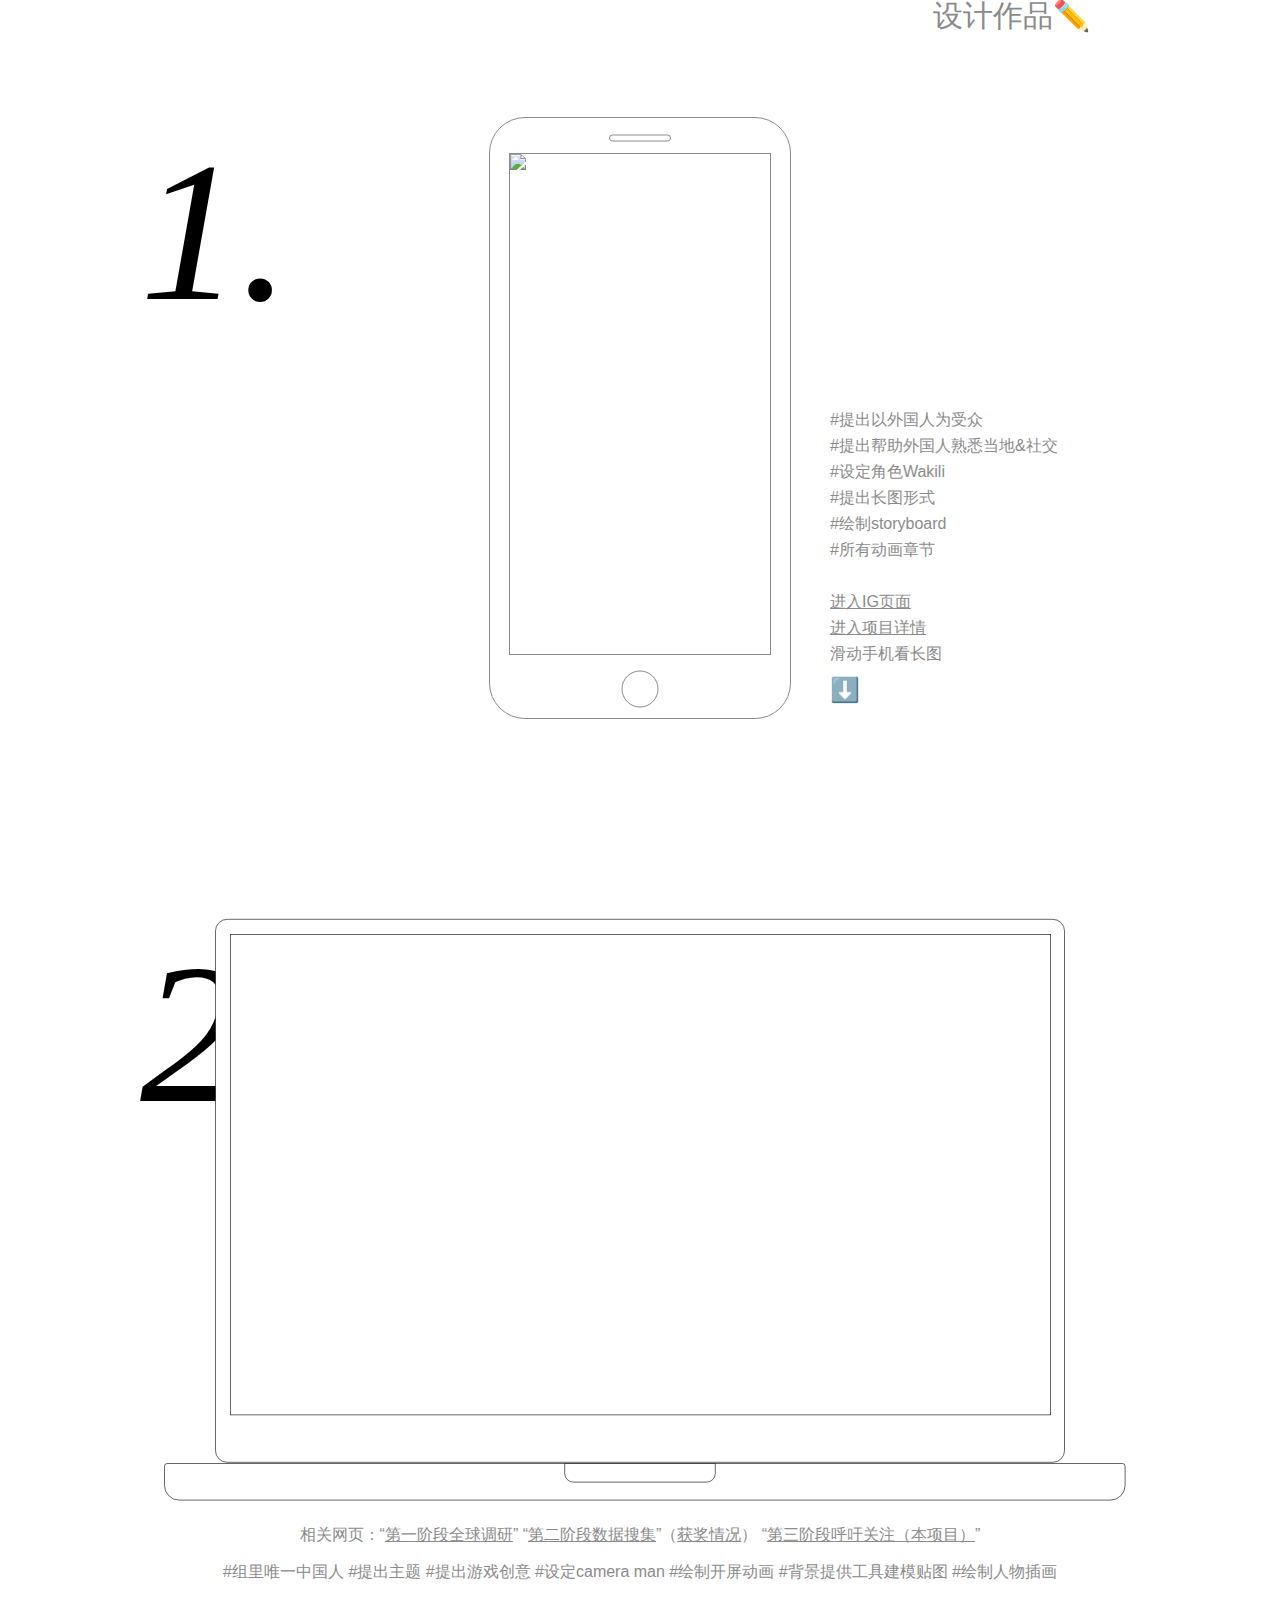
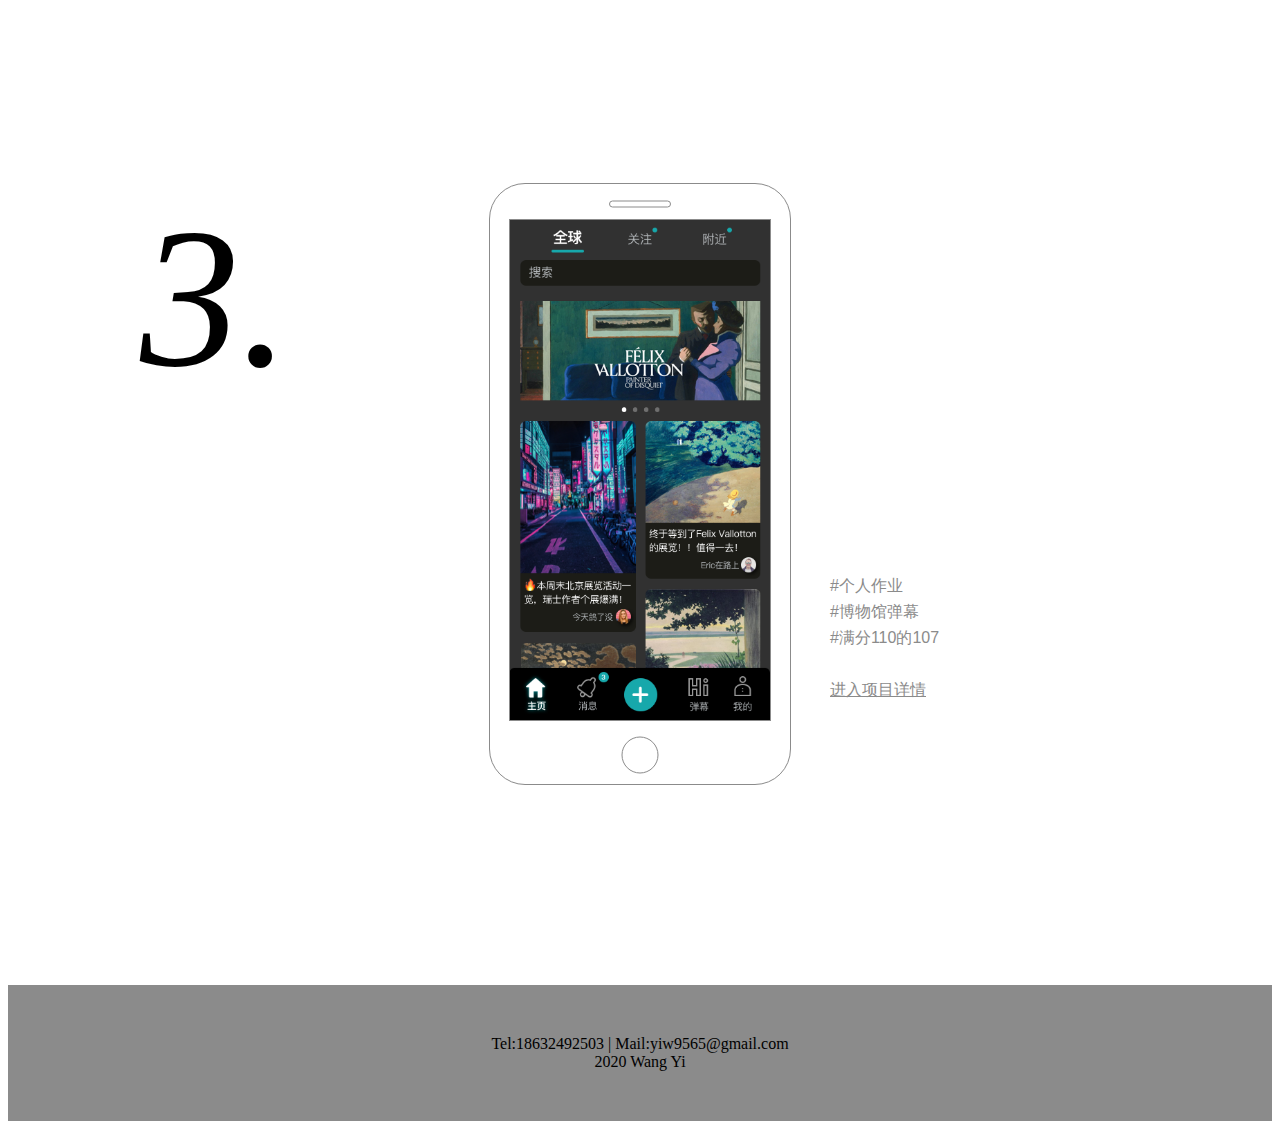
==== commit ce785d4e: "huhu" ====
--- a/index.html
+++ b/index.html
@@ -18,7 +18,7 @@
             <p>CH/<a href="index%20en.html">EN</a></p>
         </div>
         <div class="resume">
-            <!--        <p class="disk"><a href="resource/resume-王壹.pdf"target="_blank">💾</a></p>-->
+                    <p class="disk"><a href="resource/resume-王壹.pdf"target="_blank">💾</a></p>
         </div>
         <div class="hello">
             <p>👋你好，我是王壹。</p>
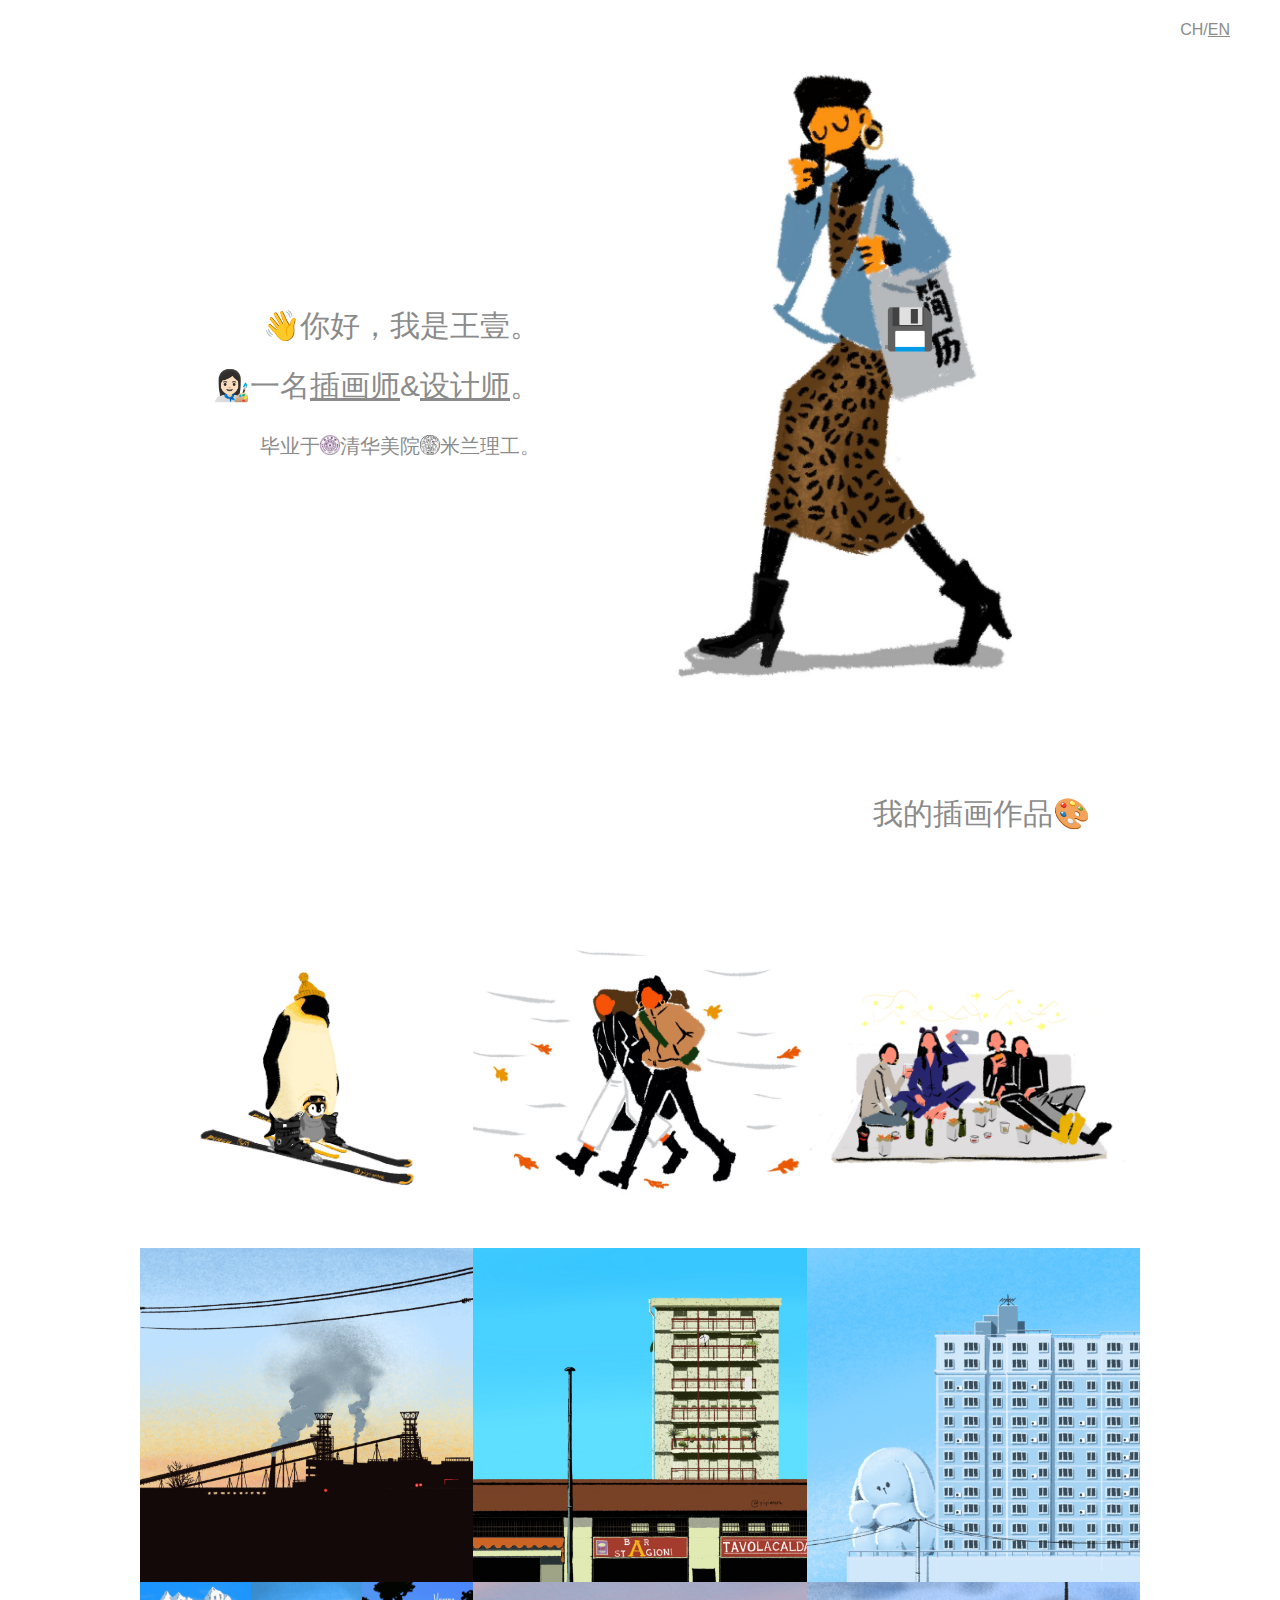
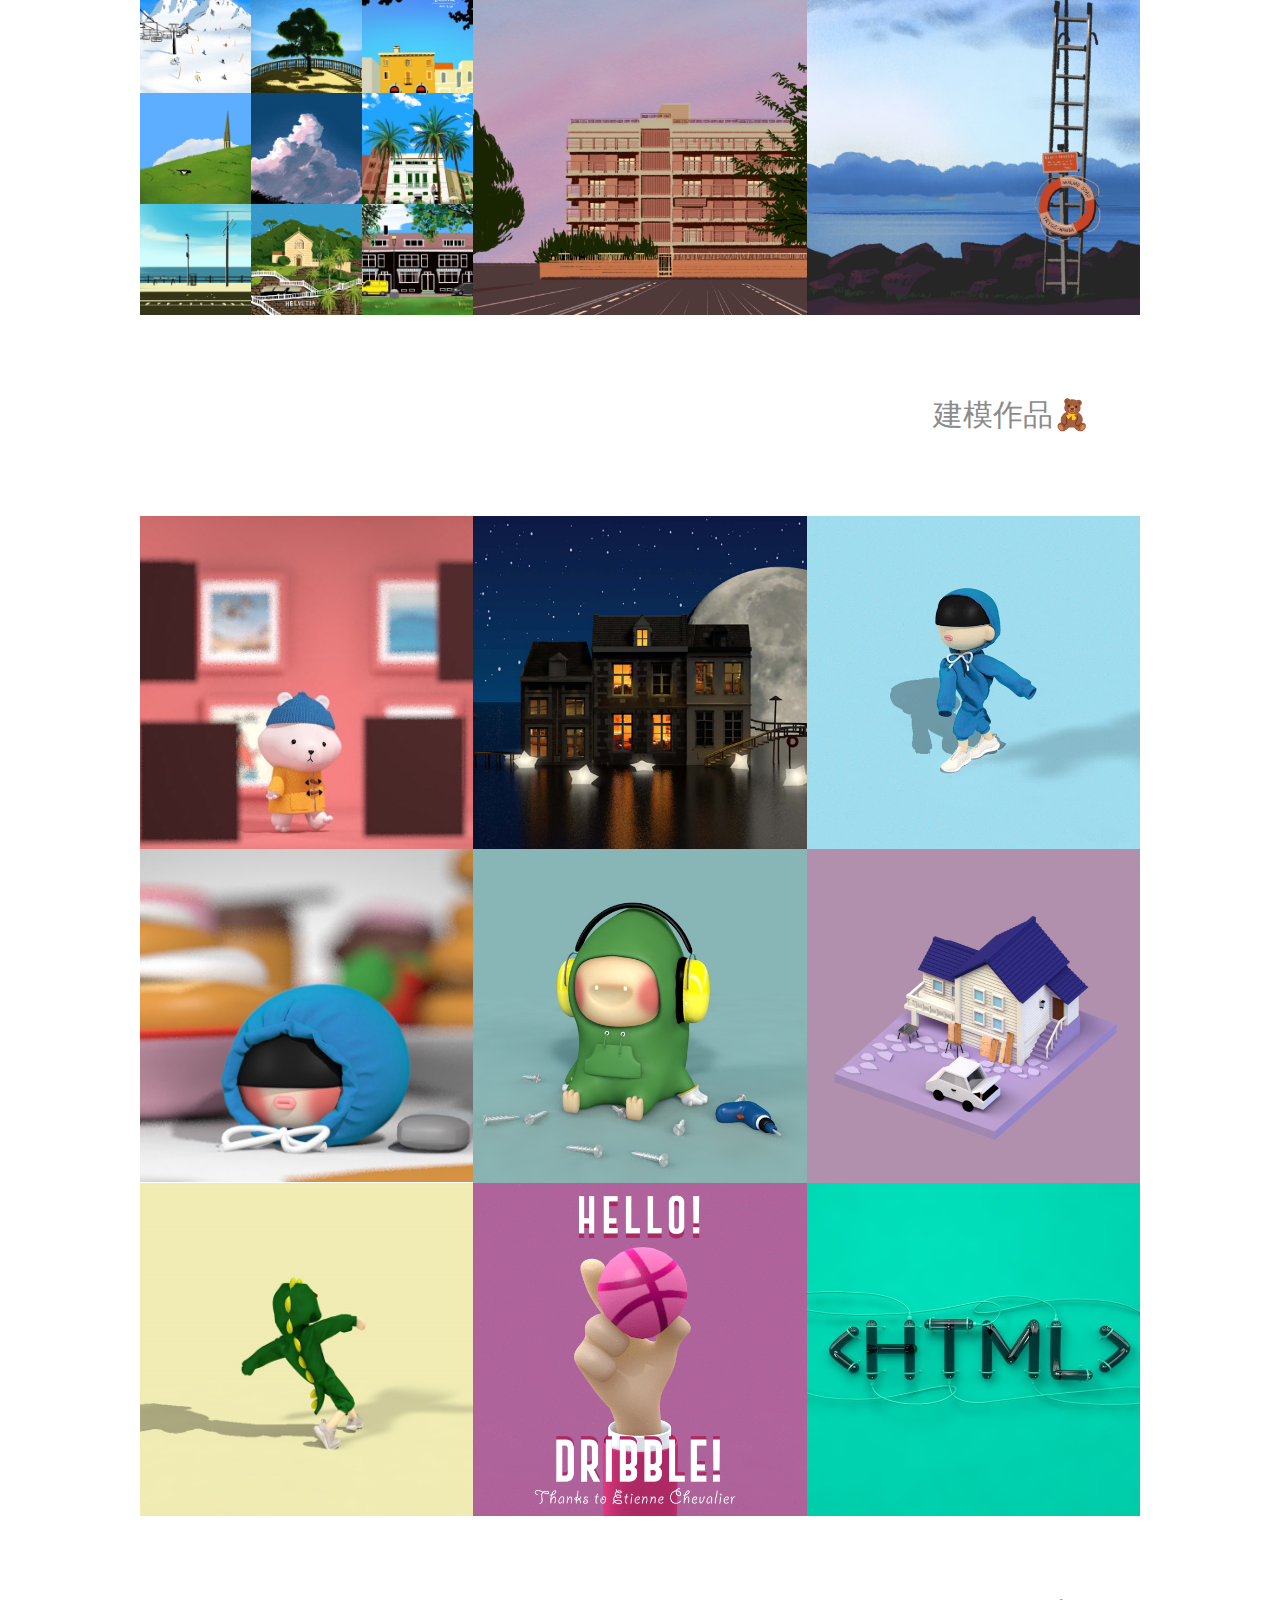
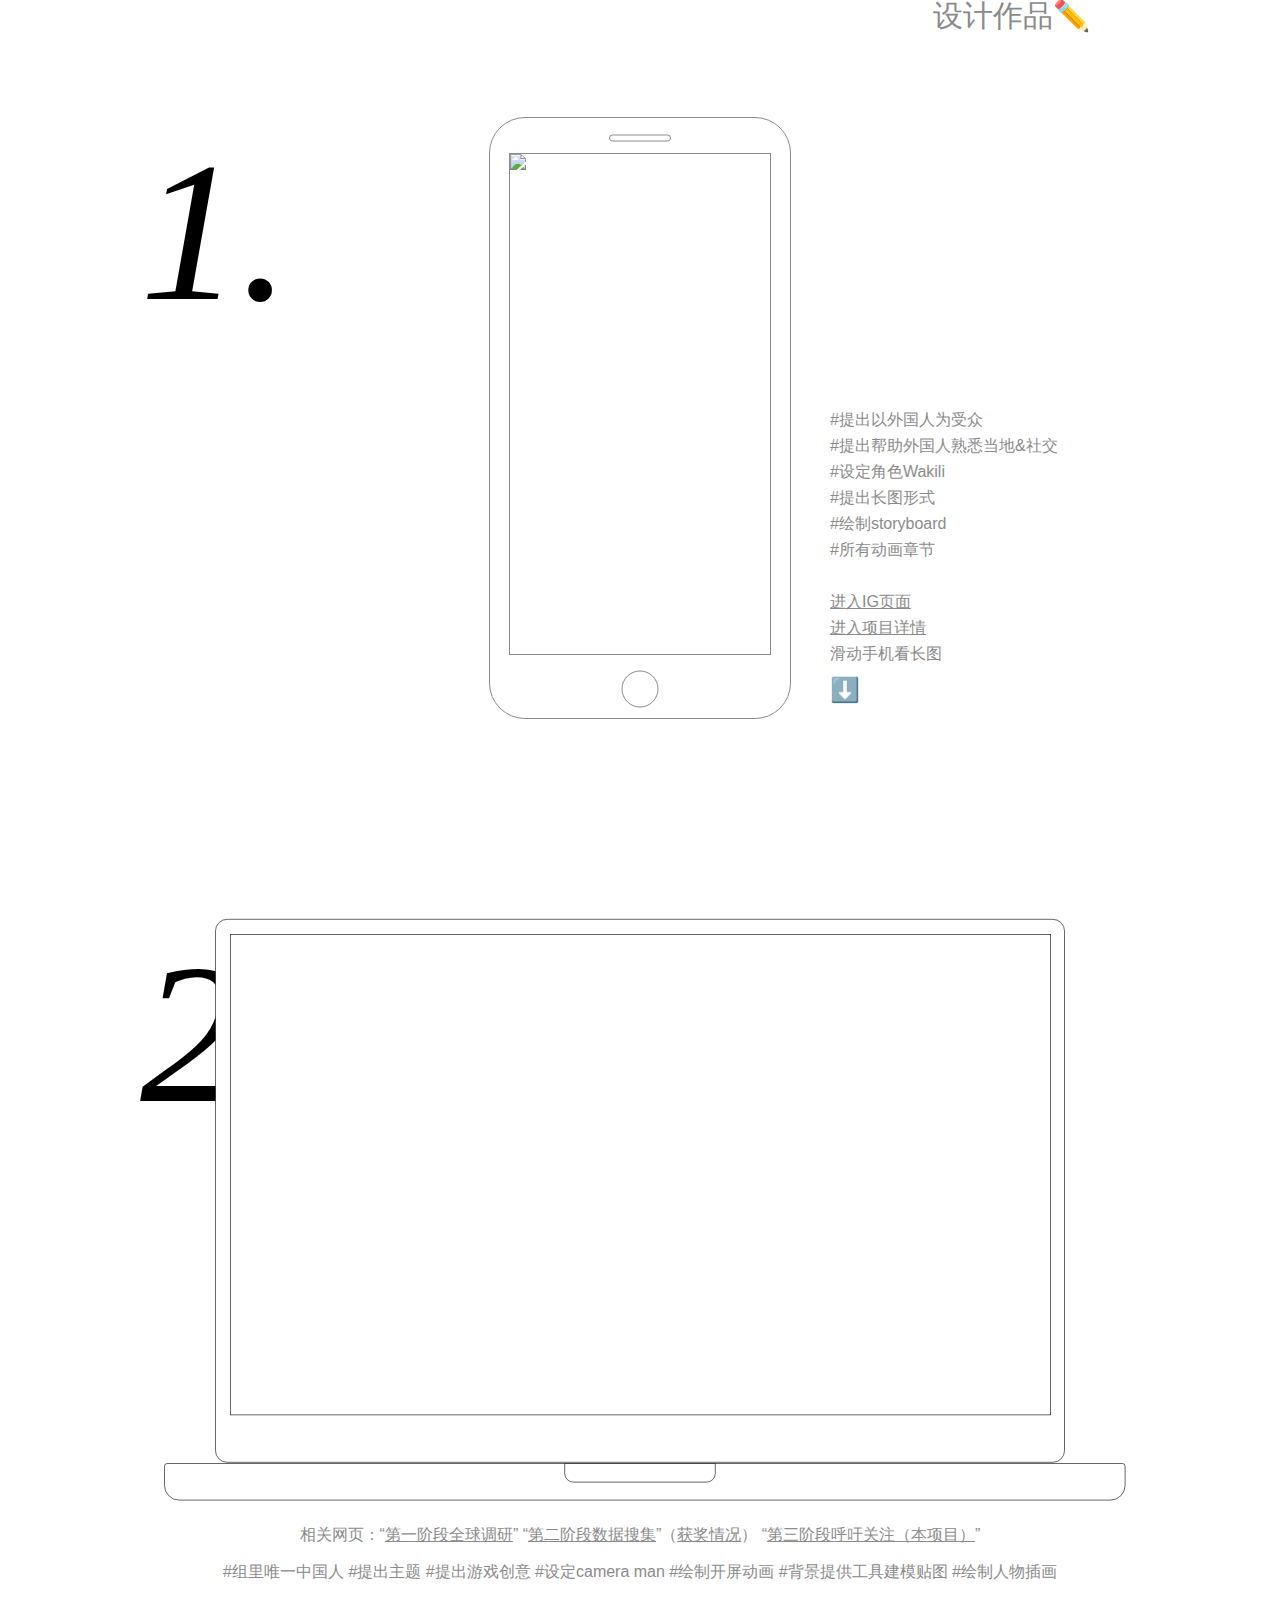
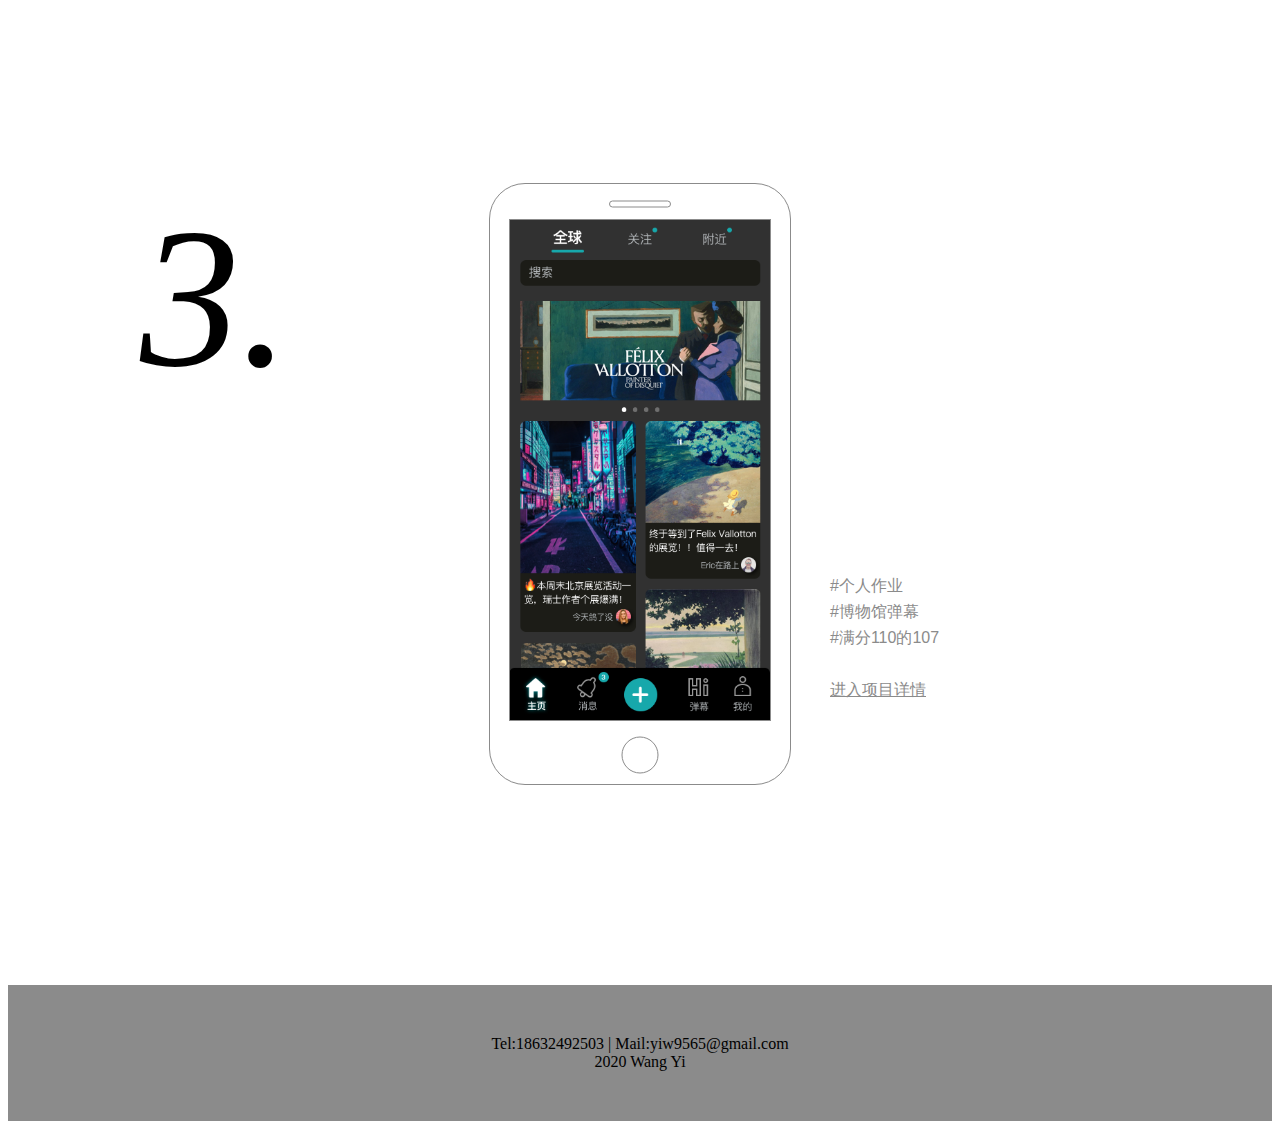
==== commit 385bb961: "jiu" ====
--- a/index.html
+++ b/index.html
@@ -148,7 +148,7 @@
                 <img src="resource/model/Untitled%202.jpg">
             </div>
             <div class="illustration">
-                <img src="resource/model/%E7%8B%974.jpg">
+                <img src="resource/model/amaterdam5.jpg">
 
             </div>
             <div class="illustration">
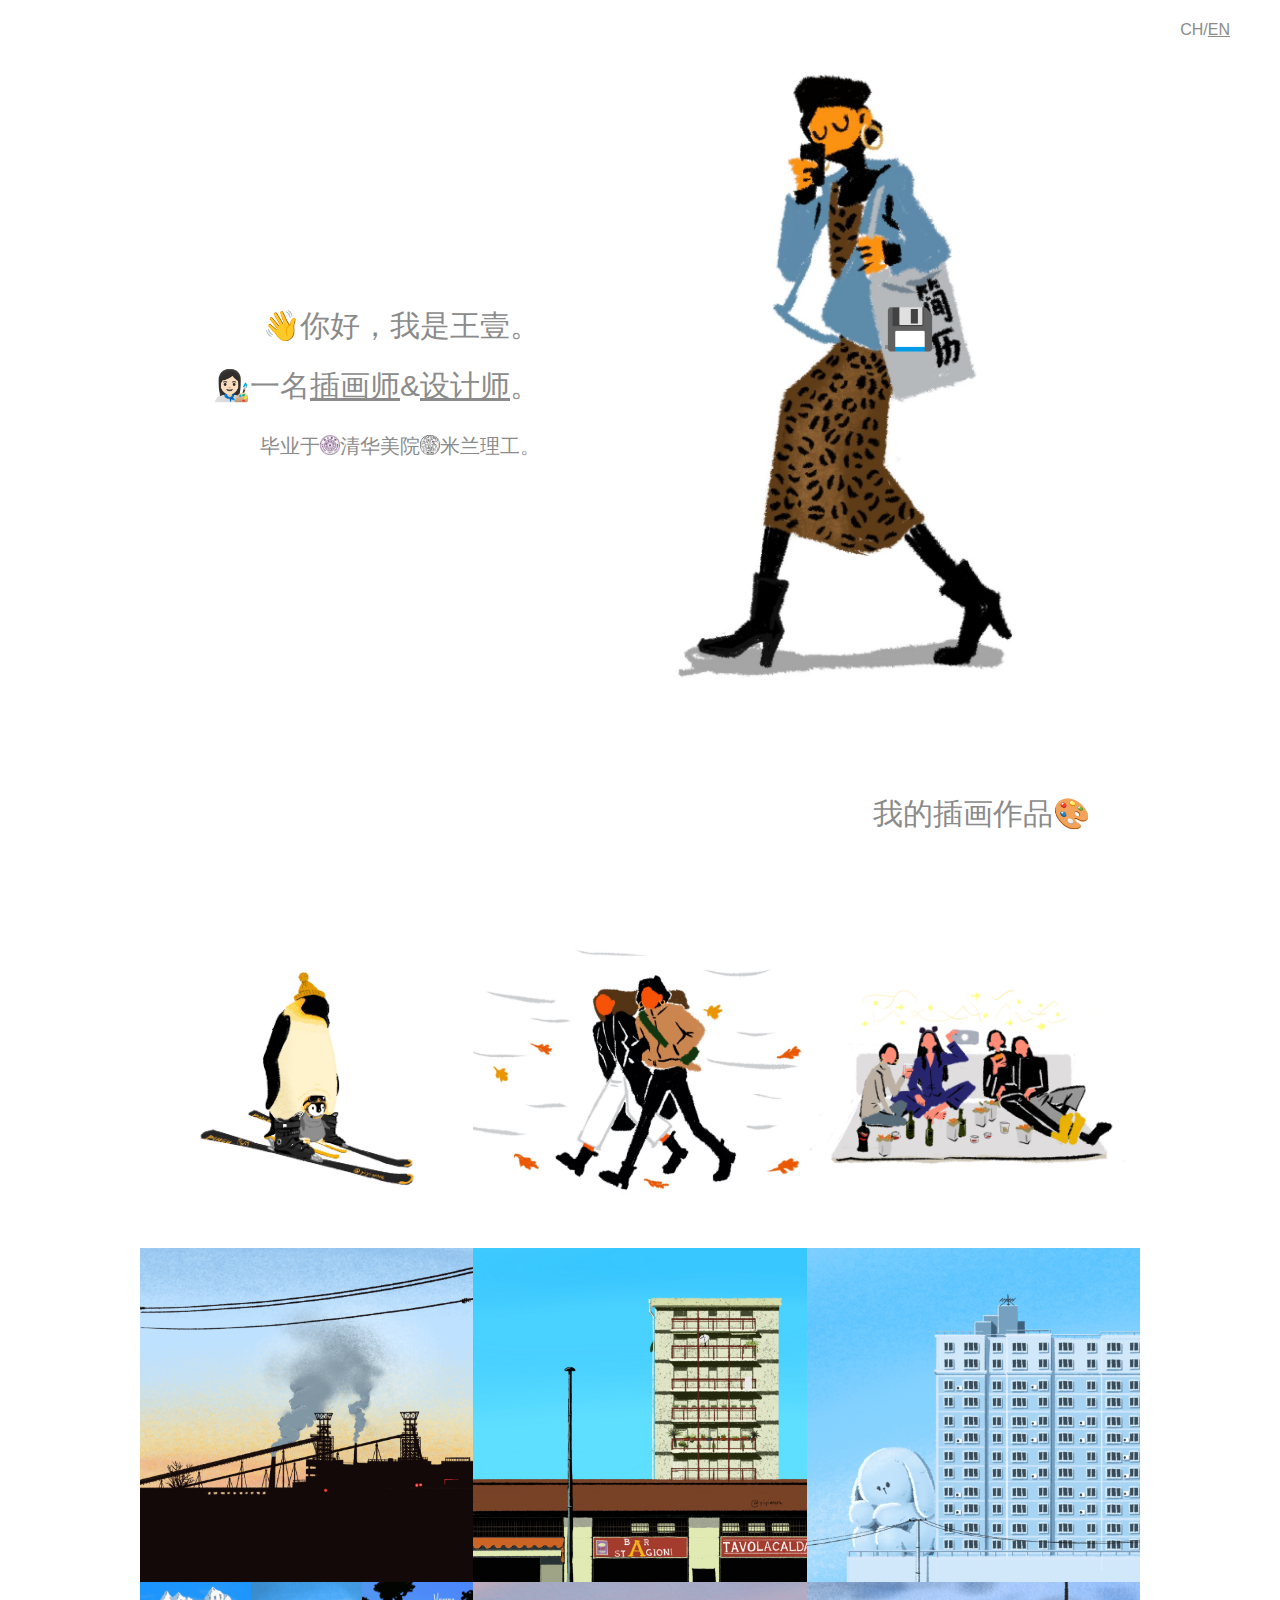
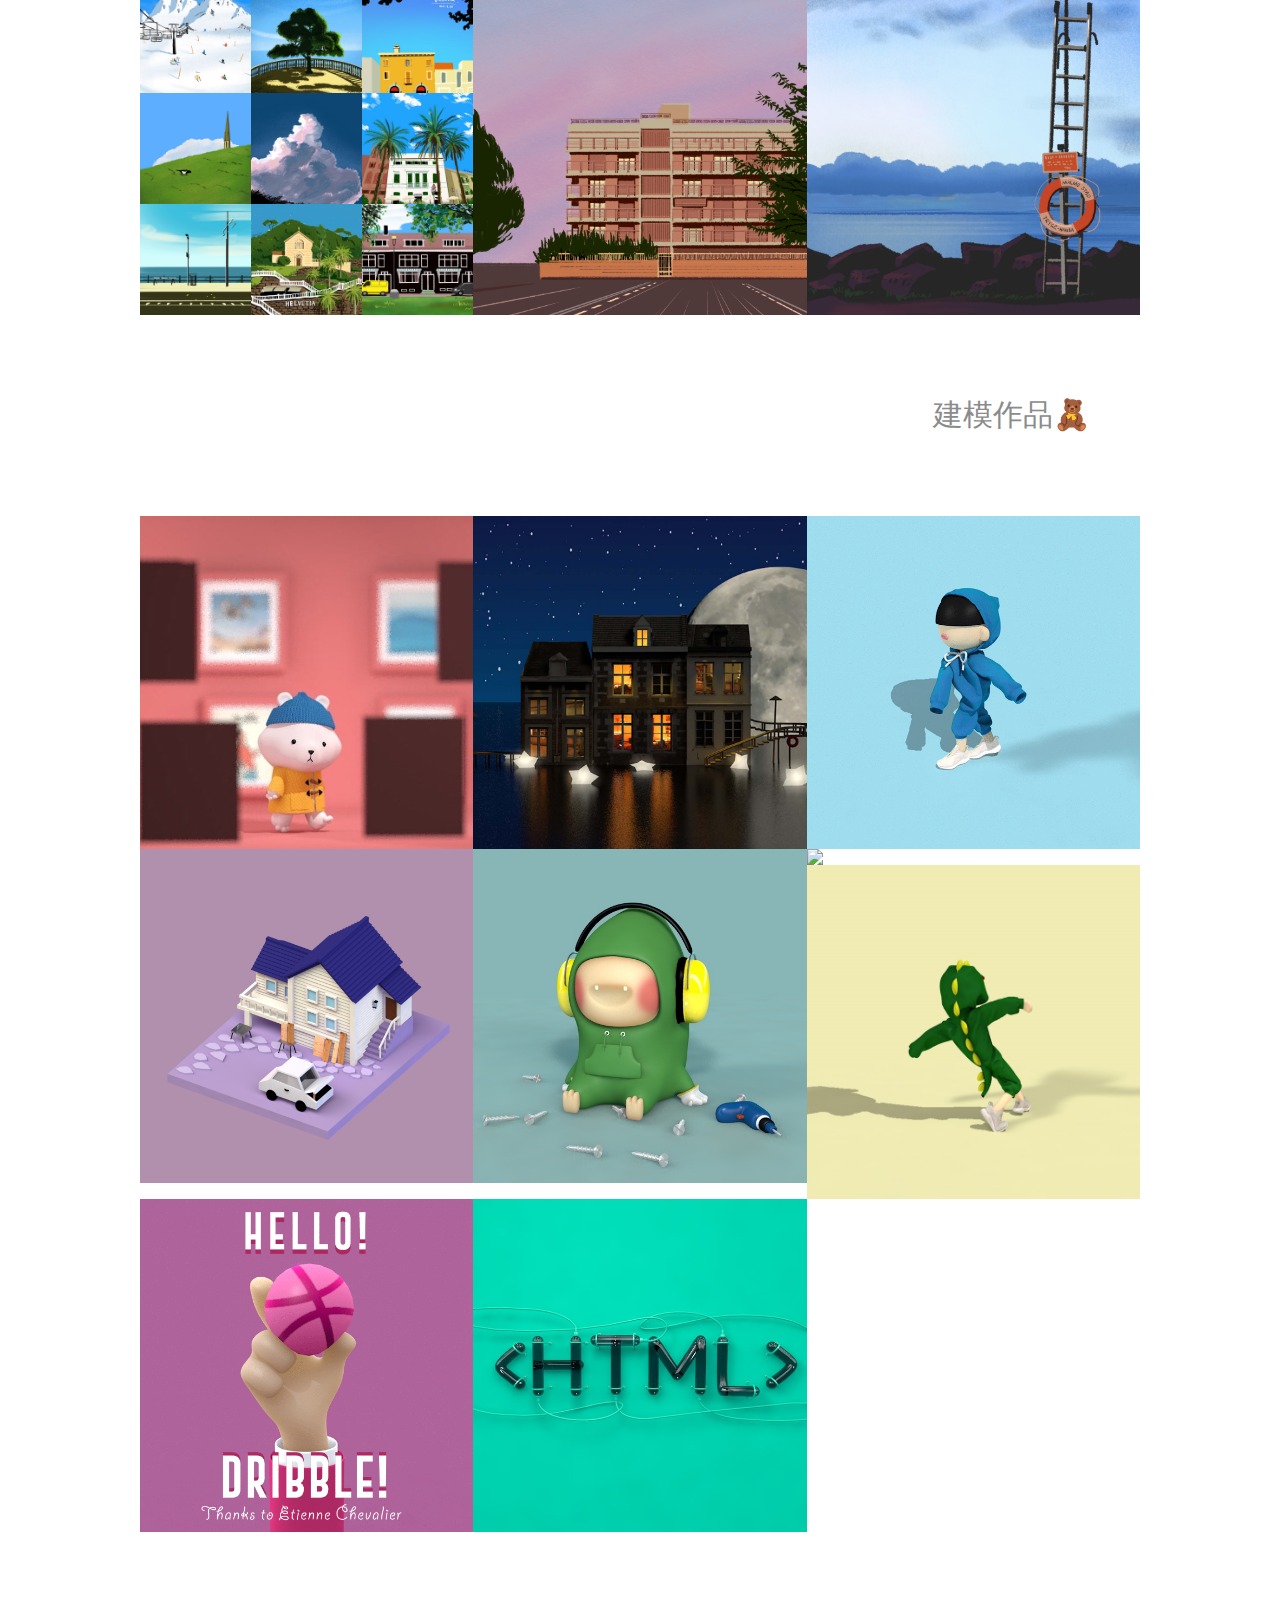
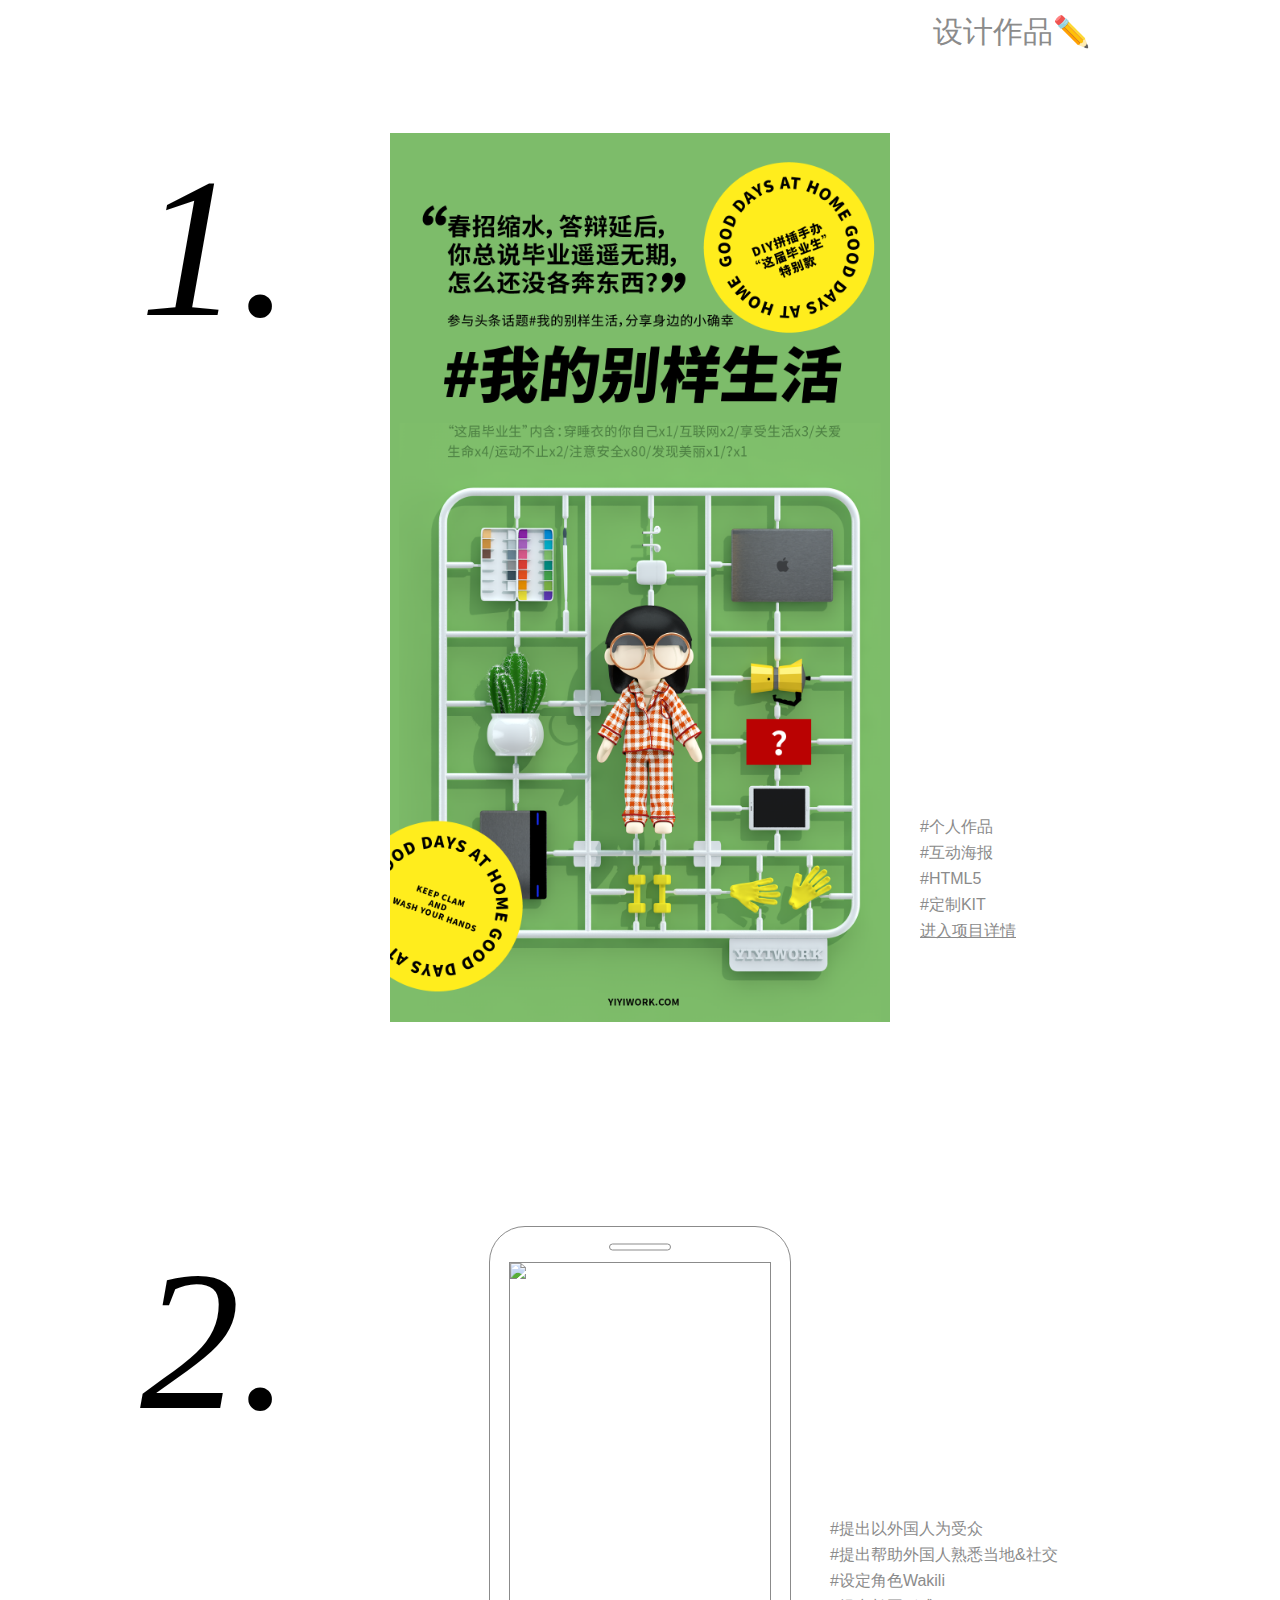
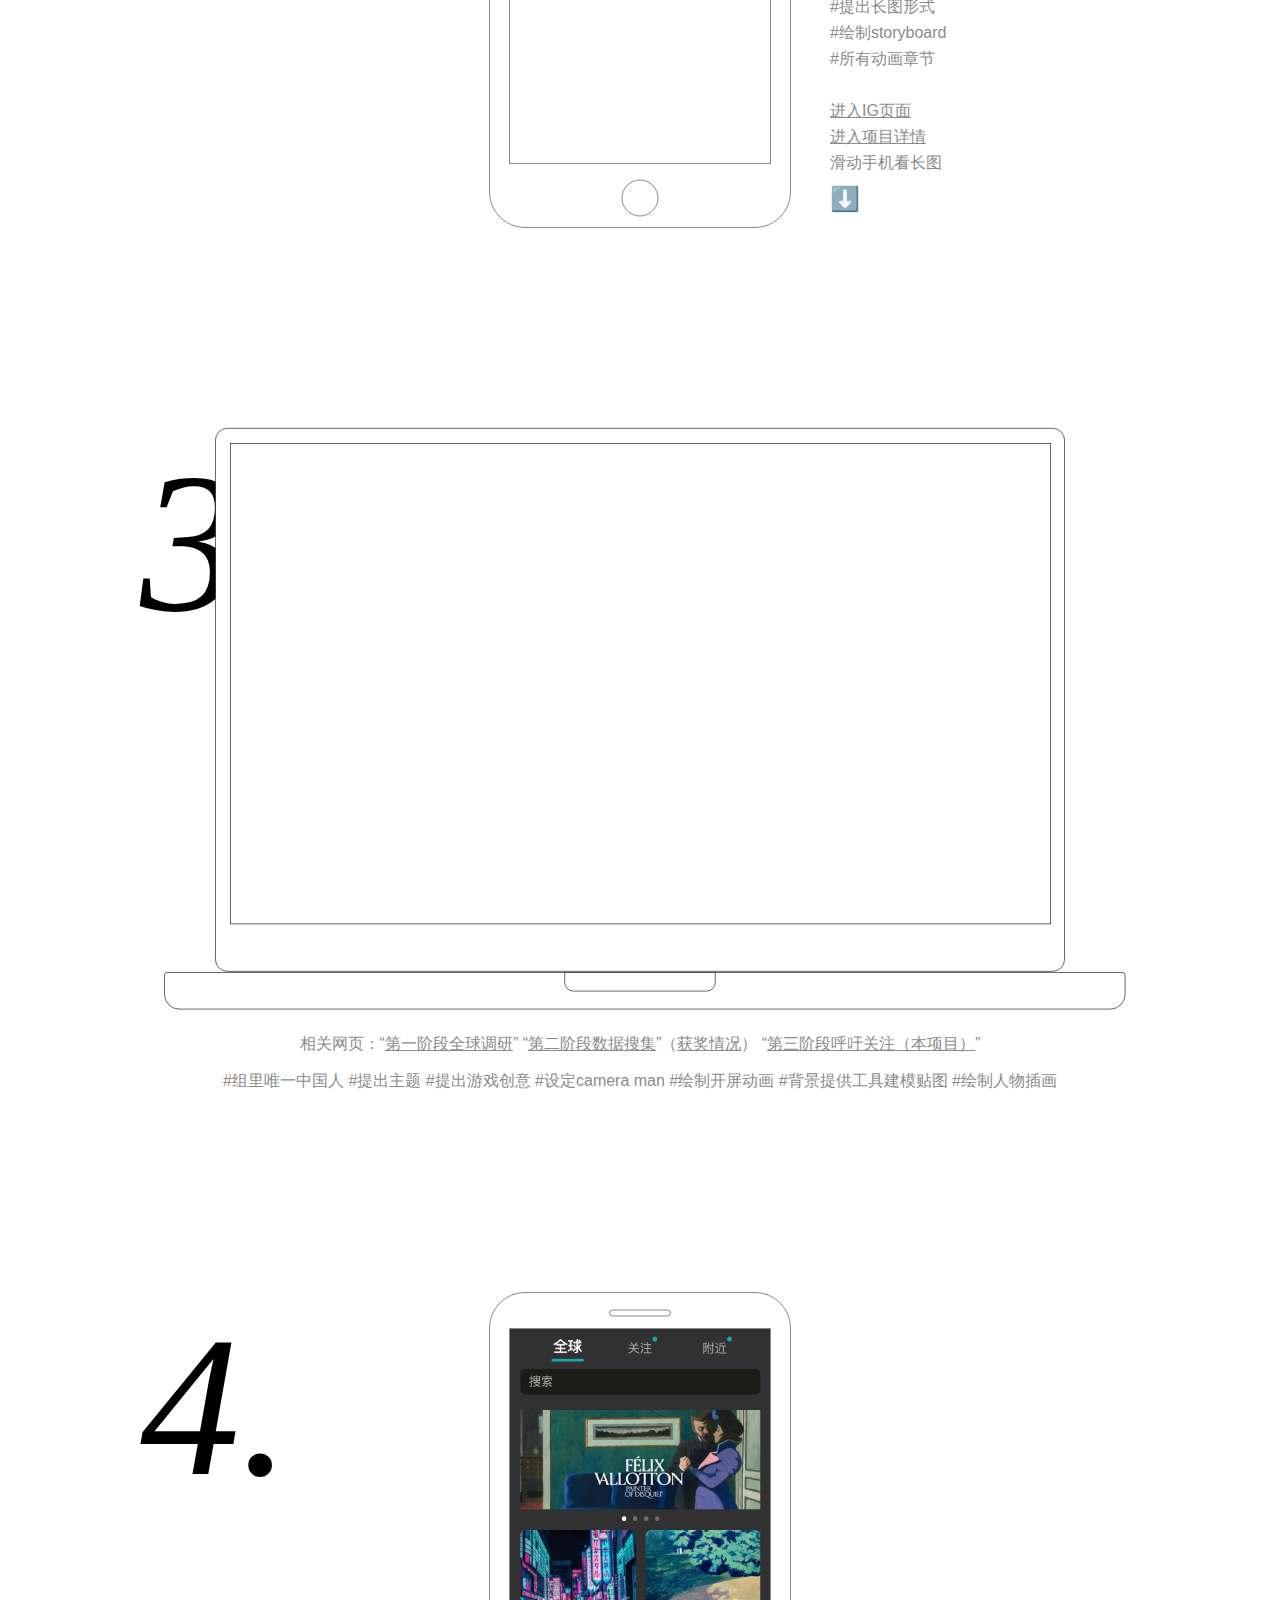
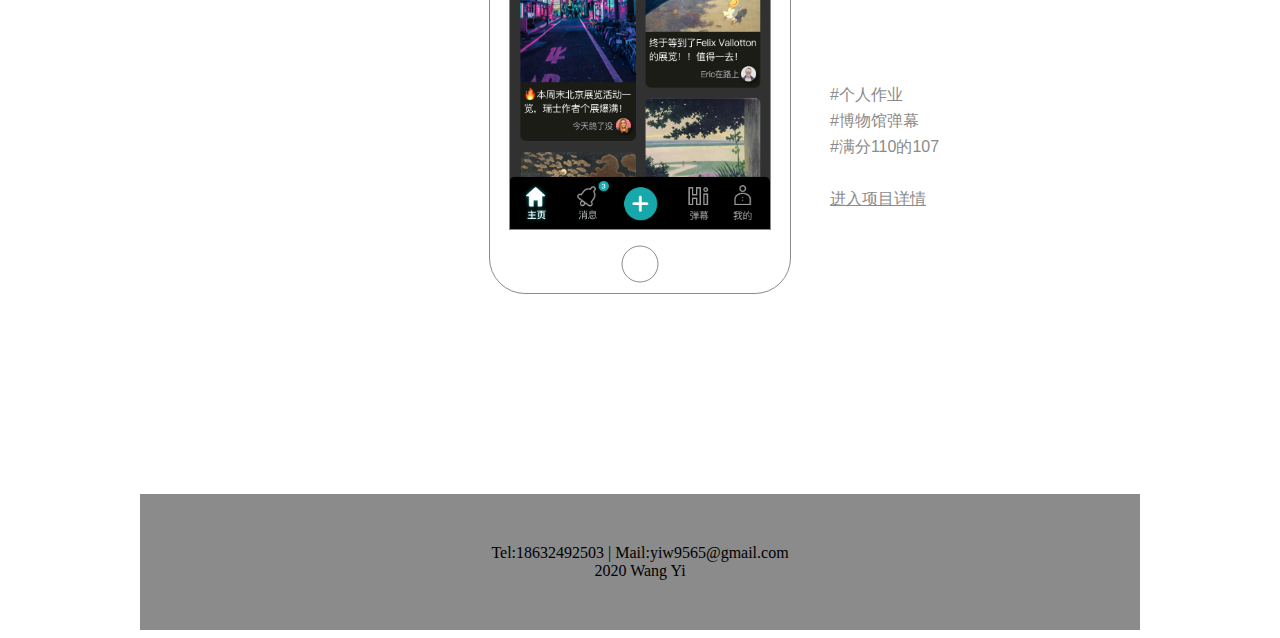
==== commit fced03aa: "哈哈哈、" ====
--- a/index.html
+++ b/index.html
@@ -18,7 +18,7 @@
             <p>CH/<a href="index%20en.html">EN</a></p>
         </div>
         <div class="resume">
-                    <p class="disk"><a href="resource/resume-王壹.pdf"target="_blank">💾</a></p>
+            <p class="disk"><a href="resource/resume-王壹.pdf" target="_blank">💾</a></p>
         </div>
         <div class="hello">
             <p>👋你好，我是王壹。</p>
@@ -155,13 +155,14 @@
                 <img src="resource/model/%E7%B3%AF%E7%B1%B3%20(1).gif">
             </div>
             <div class="illustration">
-                <img src="resource/model/%E7%B3%AF%E7%B1%B3%E7%90%83with%20hoodie5.jpg">
+                <img src="resource/model/Geir%20Ola2.jpg">
             </div>
             <div class="illustration">
                 <img src="resource/model/wqy4.jpg">
             </div>
             <div class="illustration">
-                <img src="resource/model/Geir%20Ola2.jpg">
+
+                <img src="resource/model/cloth3.jpg">
             </div>
             <div class="illustration">
                 <img src="resource/model/%E7%B3%AF%E7%B1%B3%E6%81%90%E9%BE%992.jpg">
@@ -177,83 +178,92 @@
             <a name="design">
                 <p>设计作品✏️</p>
             </a>
-            <h><i>1.</i></h>
-
-        </div>
-        <div class="smartphone">
-            <div class="content oa">
-                <img src="resource/WechatIMG1412.png" style="width:100%;border:none;" />
-            </div>
-        </div>
-        <div class="tag">
-
-            <p> #提出以外国人为受众</p>
-            <p> #提出帮助外国人熟悉当地&amp;社交</p>
-
-            <p> #设定角色Wakili</p>
-            <p> #提出长图形式</p>
-            <p> #绘制storyboard</p>
-            <p> #所有动画章节</p>
-            <p> <br></p>
-
-            <p><a href="https://instagram.com/growingstories_milan?igshid=1owryd5wkzq6x" target="_blank">进入IG页面</a></p>
-            <p><a href="story.html" target="_blank">进入项目详情</a></p>
-            <p>滑动手机看长图</p>
-            <h1><br></h1>
-            <h2>⬇️</h2>
-        </div>
+        </div>
+        <h><i>1.</i></h>
+
+        <div class="poster">
+            <img src="resource/poster/my%20life8-01.png" style="width:500px;border:none;">
+        </div>
+        <div class="tag1">
+            <p> #个人作品</p>
+            <p> #互动海报</p>
+            <p> #HTML5</p>
+            <p> #定制KIT</p>
+            <p><a href="poster.html">进入项目详情</a></p>
+        </div>
+
         <div class="number">
             <div class="h200">
             </div>
 
-
             <h><i>2.</i></h>
-        </div>
-
-        <div class="laptop ">
-            <div class="content">
-                <iframe src="https://densitydesign.github.io/teaching-dd14/es03/group04/" style="width:100%;border:none;height:100%;clear:both;margin-top:-240px;"></iframe>
-                <!--                -->
-            </div>
-        </div>
-        <div class="tag2">
-            <p>相关网页：“<a href="https://densitydesign.github.io/teaching-dd14/es01/group04/">第一阶段全球调研</a>” “<a href="https://densitydesign.github.io/teaching-dd14/es01/group04/">第二阶段数据搜集</a>”（<a href="https://www.informationisbeautifulawards.com/showcase/4517-social-credit-system-breathing-scores">获奖情况</a>） “<a href="https://densitydesign.github.io/teaching-dd14/es03/group04/" target="_blank">第三阶段呼吁关注（本项目）</a>”</p>
-        </div>
-        <div class="tag3">
-            <p>#组里唯一中国人 #提出主题 #提出游戏创意 #设定camera man #绘制开屏动画 #背景提供工具建模贴图 #绘制人物插画</p>
-        </div>
-        <h><i>3.</i></h>
-        <div class="smartphone">
-            <div class="content oh">
-                <img src="resource/%E7%BC%96%E7%BB%84%2010.png" style="width:100%;border:none;overflow: hidden">
-            </div>
-        </div>
-        <div class="tag4">
-            <p> #个人作业</p>
-            <p> #博物馆弹幕</p>
-
-            <p> #满分110的107</p>
-            <p><br></p>
-            <p><a href="hivisitors.html" target="_blank">进入项目详情</a></p>
-        </div>
+
+            <div class="smartphone">
+                <div class="content oa">
+                    <img src="resource/WechatIMG1412.png" style="width:100%;border:none;" />
+                </div>
+            </div>
+            <div class="tag">
+
+                <p> #提出以外国人为受众</p>
+                <p> #提出帮助外国人熟悉当地&amp;社交</p>
+
+                <p> #设定角色Wakili</p>
+                <p> #提出长图形式</p>
+                <p> #绘制storyboard</p>
+                <p> #所有动画章节</p>
+                <p> <br></p>
+
+                <p><a href="https://instagram.com/growingstories_milan?igshid=1owryd5wkzq6x" target="_blank">进入IG页面</a></p>
+                <p><a href="story.html" target="_blank">进入项目详情</a></p>
+                <p>滑动手机看长图</p>
+                <h1><br></h1>
+                <h2>⬇️</h2>
+            </div>
+            <div class="number">
+                <div class="h200">
+                </div>
+
+
+                <h><i>3.</i></h>
+            </div>
+
+            <div class="laptop ">
+                <div class="content">
+                    <iframe src="https://densitydesign.github.io/teaching-dd14/es03/group04/" style="width:100%;border:none;height:100%;clear:both;margin-top:-240px;"></iframe>
+                    <!--                -->
+                </div>
+            </div>
+            <div class="tag2">
+                <p>相关网页：“<a href="https://densitydesign.github.io/teaching-dd14/es01/group04/">第一阶段全球调研</a>” “<a href="https://densitydesign.github.io/teaching-dd14/es01/group04/">第二阶段数据搜集</a>”（<a href="https://www.informationisbeautifulawards.com/showcase/4517-social-credit-system-breathing-scores">获奖情况</a>） “<a href="https://densitydesign.github.io/teaching-dd14/es03/group04/" target="_blank">第三阶段呼吁关注（本项目）</a>”</p>
+            </div>
+            <div class="tag3">
+                <p>#组里唯一中国人 #提出主题 #提出游戏创意 #设定camera man #绘制开屏动画 #背景提供工具建模贴图 #绘制人物插画</p>
+            </div>
+            <h><i>4.</i></h>
+            <div class="smartphone">
+                <div class="content oh">
+                    <img src="resource/%E7%BC%96%E7%BB%84%2010.png" style="width:100%;border:none;overflow: hidden">
+                </div>
+            </div>
+            <div class="tag4">
+                <p> #个人作业</p>
+                <p> #博物馆弹幕</p>
+
+                <p> #满分110的107</p>
+                <p><br></p>
+                <p><a href="hivisitors2.html">进入项目详情</a></p>
+            </div>
+        </div>
+
+</body>
+<div class="number">
+    <div class="h200">
     </div>
-<!--
-    <div class="loaderwrapper">
-        <div class="loading"></div>
-    </div>
-    <script>
-        $(window).on("load", function(){
-            $(".loaderwrapper").fadeOut("slow");
-        });
-    </script>
--->
-</body>
-
-<div class="h200"></div>
-<footer>
-    Tel:18632492503 | Mail:yiw9565@gmail.com<br>
-    2020 Wang Yi
-
-</footer>
+    <footer>
+        Tel:18632492503 | Mail:yiw9565@gmail.com<br>
+        2020 Wang Yi
+
+    </footer>
 
 </html>
--- a/css/main.css
+++ b/css/main.css
@@ -10,6 +10,86 @@
     float: left;
 }
 
+.poster {
+    margin: 0 auto;
+    height: auto;
+    width:500px;
+}
+
+.tag1{
+    margin: -220px 0 0 780px;
+    float: left;
+    text-align: left;
+    line-height: 10px;
+    font-size:
+}
+
+.loaderwrapper {
+    width: 100%;
+    height: 100%;
+    position: absolute;
+    top: 0;
+    right: 0;
+    background-color: azure;
+    display: flex;
+    justify-content: center;
+    align-items: center;
+
+}
+
+.loading,
+.loading:before {
+    border: solid 8px rgba(34, 153, 204, .5);
+    border-radius: 10px;
+    display: inline-block;
+    height: 70px;
+    width: 70px;
+    -webkit-animation-duration: 1.1s;
+    -webkit-animation-timing-function: linear;
+    -webkit-animation-iteration-count: infinite;
+}
+
+.loading {
+    margin: 15px;
+    position: relative;
+    -webkit-animation-name: animation;
+}
+
+.loading:before {
+    content: '';
+    display: block;
+    left: -8px;
+    position: absolute;
+    top: -8px;
+    -webkit-animation-name: animationreverse;
+}
+
+@-webkit-keyframes animation {
+
+    0%,
+    60% {
+        -webkit-transform: rotate(0deg);
+    }
+
+    100% {
+        -webkit-transform: rotate(90deg);
+    }
+}
+
+@-webkit-keyframes animationreverse {
+
+    0%,
+    60% {
+        -webkit-transform: rotate(180deg);
+    }
+
+    100% {
+        -webkit-transform: rotate(0deg);
+    }
+}
+
+/* Custom code for the demo */
+
 .ch {
     float: right;
     text-align: right;
@@ -22,11 +102,11 @@
     text-align: right;
 }
 
-.resume{
-float: right;
-margin-right: 205px;
+.resume {
+    float: right;
+    margin-right: 205px;
     margin-top: 255px;
-    font-size: 40px; 
+    font-size: 40px;
 }
 
 .resume.click {
@@ -234,151 +314,6 @@
 
 }
 
-.timeline ul {
-    background: white;
-    padding: 50px 0;
-}
-
-/*TIMELINE*/
-.timeline ul li {
-    list-style-type: none;
-    position: relative;
-    width: 3px;
-    margin: 0 auto;
-    padding-top: 50px;
-    background: #8B8B8B;
-}
-
-.timeline ul li::after {
-    content: '';
-    position: absolute;
-    left: 50%;
-    bottom: 0;
-    transform: translateX(-50%);
-    width: 30px;
-    height: 30px;
-    border-radius: 50%;
-    background: inherit;
-}
-
-.timeline ul li div {
-    position: relative;
-    bottom: 0;
-    width: 370px;
-    padding: 15px;
-    background: #8B8B8B;
-}
-
-.timeline ul li div::before {
-    content: '';
-    position: absolute;
-    bottom: 7px;
-    width: 0;
-    height: 0;
-    border-style: solid;
-}
-
-.timeline ul li:nth-child(odd) div {
-    left: 45px;
-}
-
-.timeline ul li:nth-child(odd) div::before {
-    left: -15px;
-    border-width: 8px 16px 8px 0;
-    border-color: transparent #8B8B8B transparent transparent;
-}
-
-.timeline ul li:nth-child(even) div {
-    left: -439px;
-}
-
-.timeline ul li:nth-child(even) div::before {
-    right: -15px;
-    border-width: 8px 0 8px 16px;
-    border-color: transparent transparent transparent #8B8B8B;
-}
-
-time {
-    color: white;
-    display: block;
-    font-size: 1rem;
-    font-weight: bold;
-    margin-bottom: 8px;
-}
-
-.timeline ul li div {
-    color: white;
-}
-
-
-/* EFFECTS
-–––––––––––––––––––––––––––––––––––––––––––––––––– */
-
-.timeline ul li::after {
-    transition: background .5s ease-in-out;
-}
-
-.timeline ul li.in-view::after {
-    background: white;
-    border: solid #8B8B8B;
-}
-
-.timeline ul li div {
-    visibility: hidden;
-    opacity: 0;
-    transition: all .5s ease-in-out;
-}
-
-.timeline ul li:nth-child(odd) div {
-    transform: translate3d(200px, 0, 0);
-}
-
-.timeline ul li:nth-child(even) div {
-    transform: translate3d(-200px, 0, 0);
-}
-
-.timeline ul li.in-view div {
-    transform: none;
-    visibility: visible;
-    opacity: 1;
-}
-
-
-/* GENERAL MEDIA QUERIES
-–––––––––––––––––––––––––––––––––––––––––––––––––– */
-
-@media screen and (max-width: 900px) {
-    .timeline ul li div {
-        width: 250px;
-    }
-
-    .timeline ul li:nth-child(even) div {
-        left: -319px;
-        /*250+45-6*/
-    }
-}
-
-@media screen and (max-width: 600px) {
-    .timeline ul li {
-        margin-left: 20px;
-    }
-
-    .timeline ul li div {
-        width: calc(100vw - 91px);
-    }
-
-    .timeline ul li:nth-child(even) div {
-        left: 45px;
-    }
-
-    .timeline ul li:nth-child(even) div::before {
-        left: -15px;
-        border-width: 8px 16px 8px 0;
-        border-color: transparent #8B8B8B transparent transparent;
-    }
-}
-
-/*TIMELINE*/
 .portfolio {
     /*    border:2px dotted #8B8B8B;*/
 }
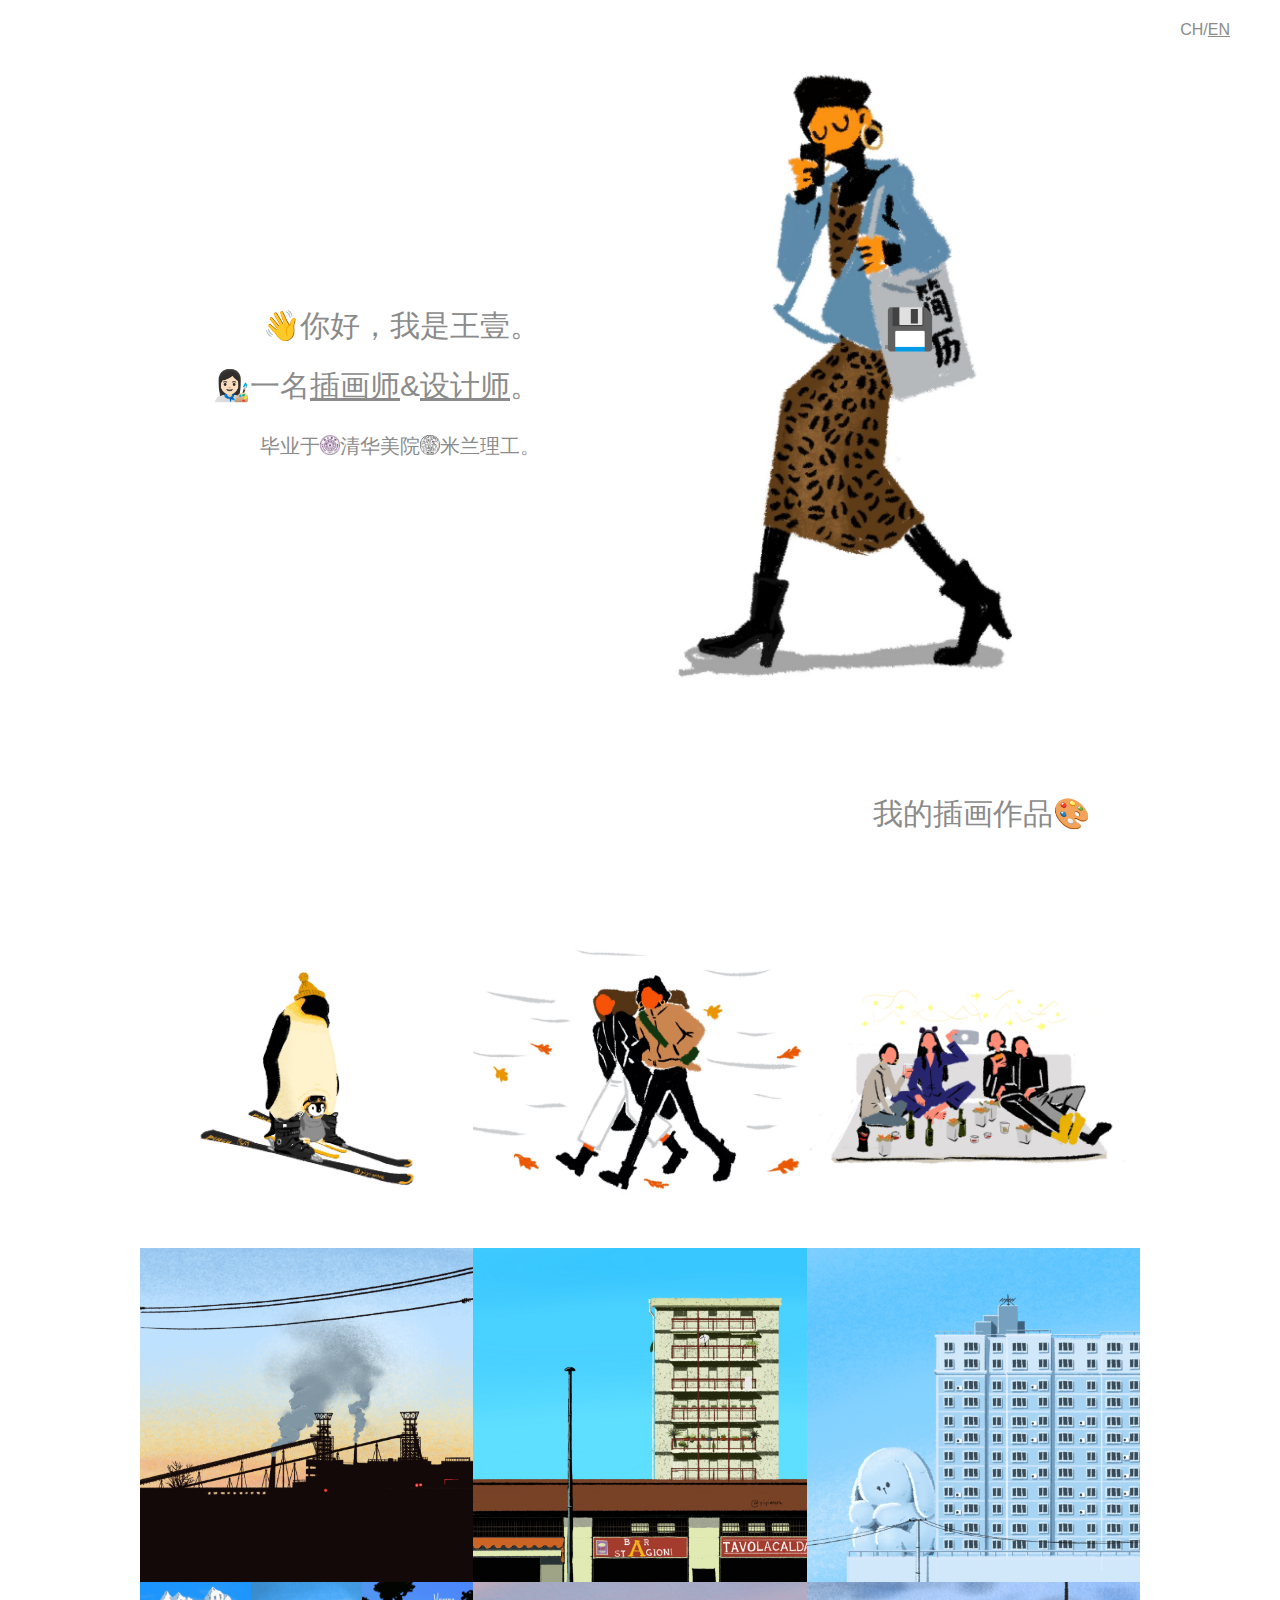
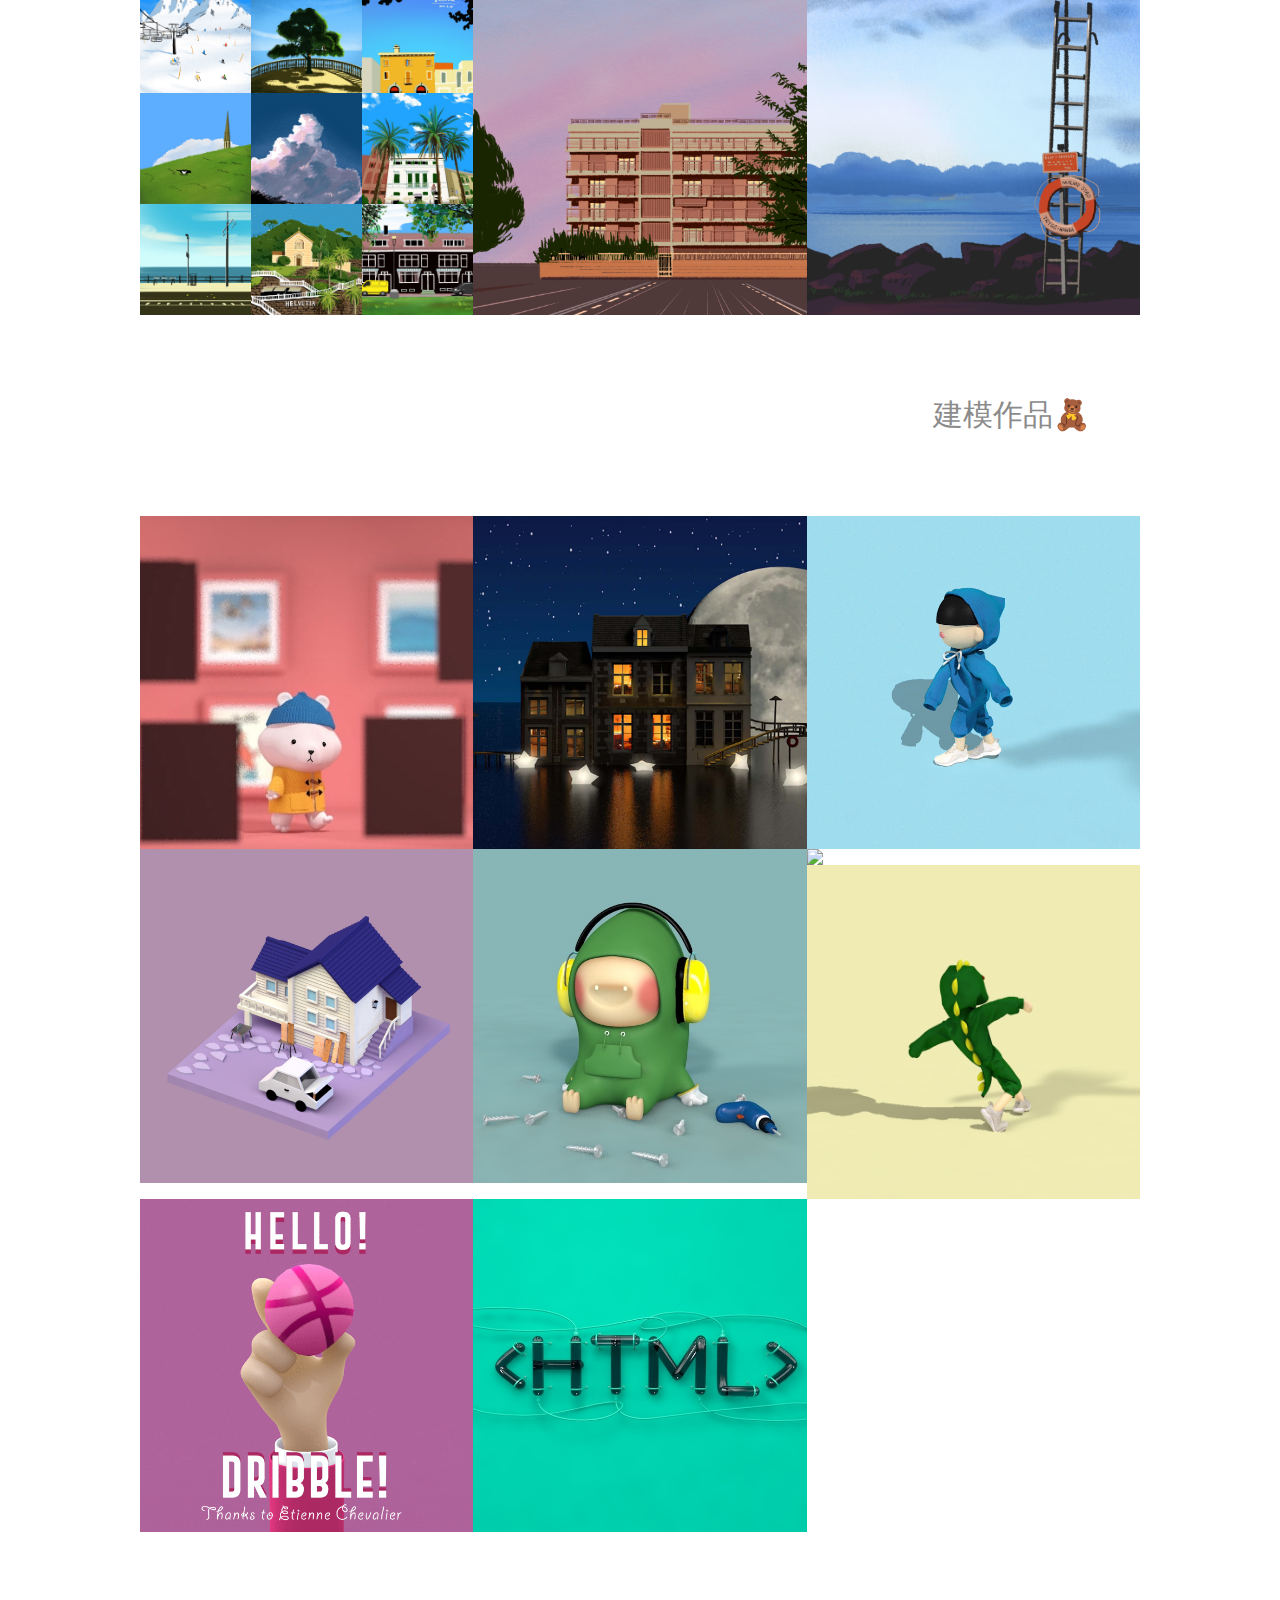
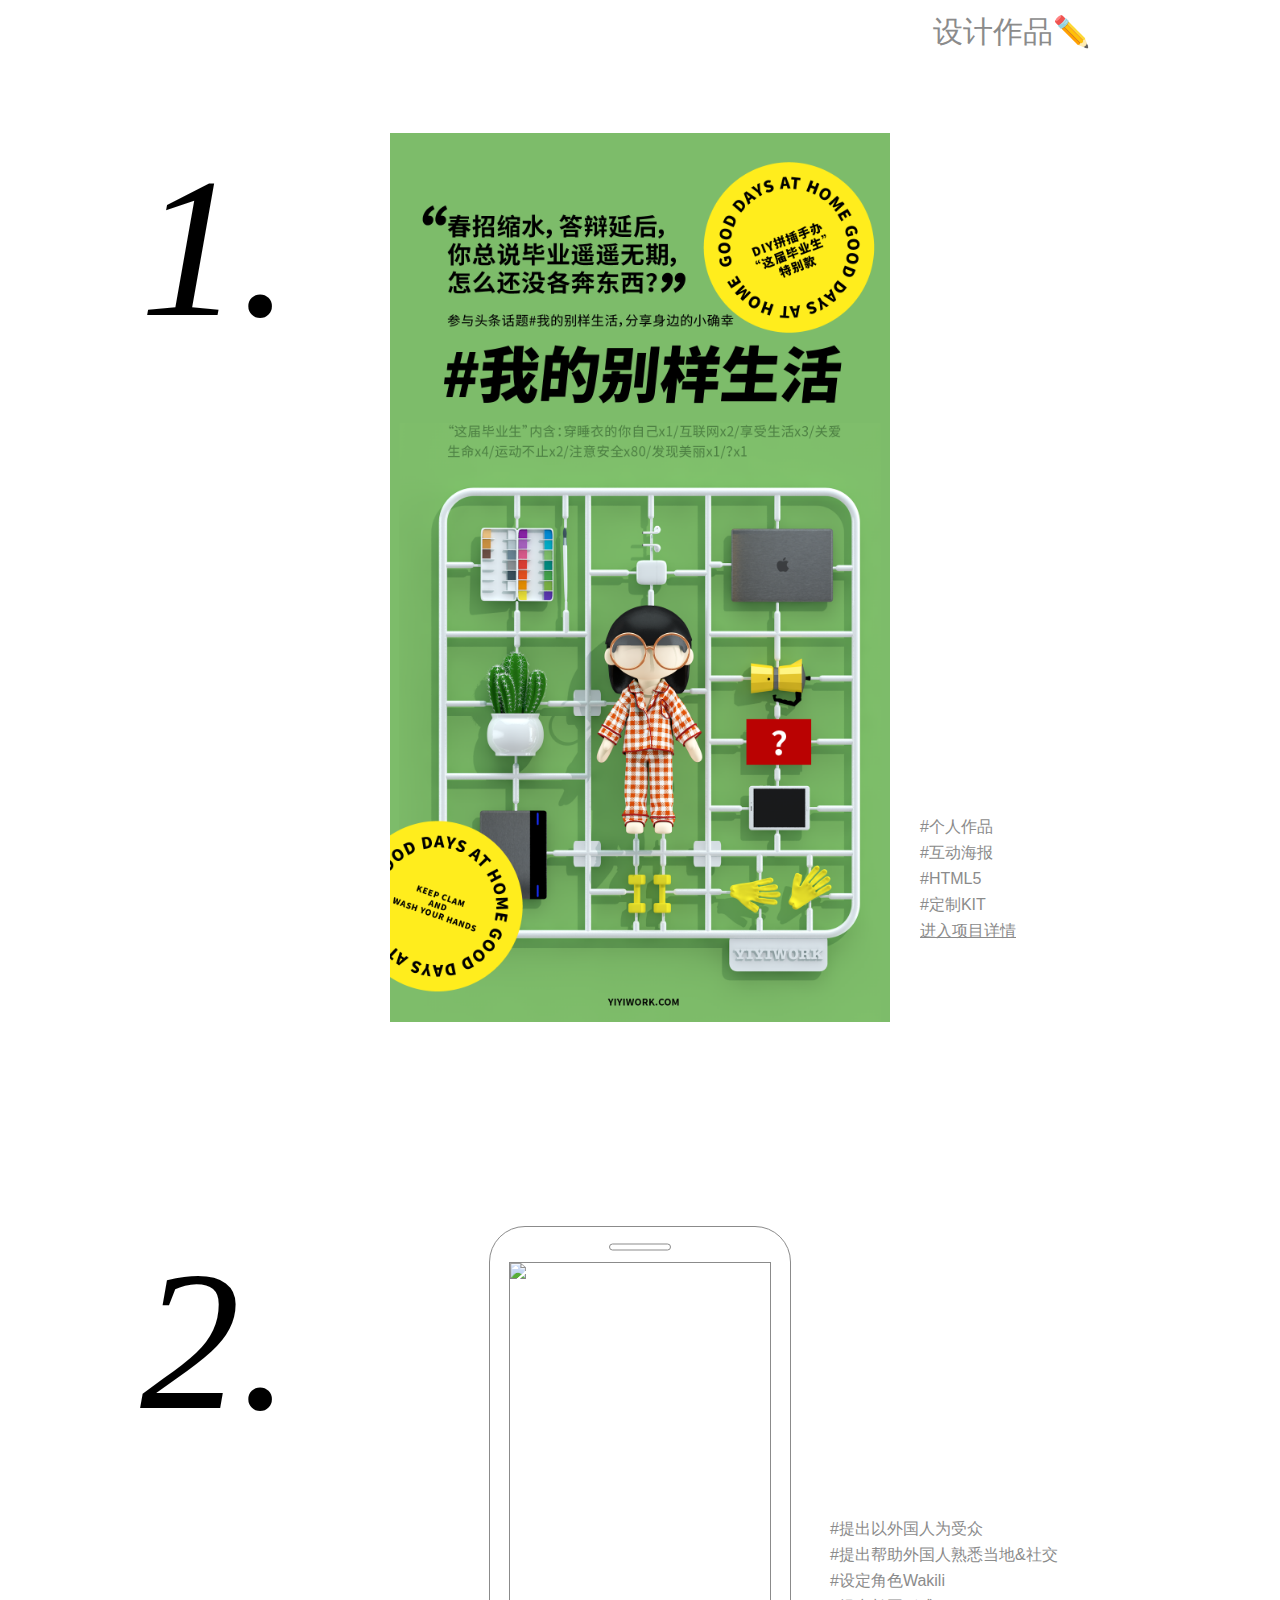
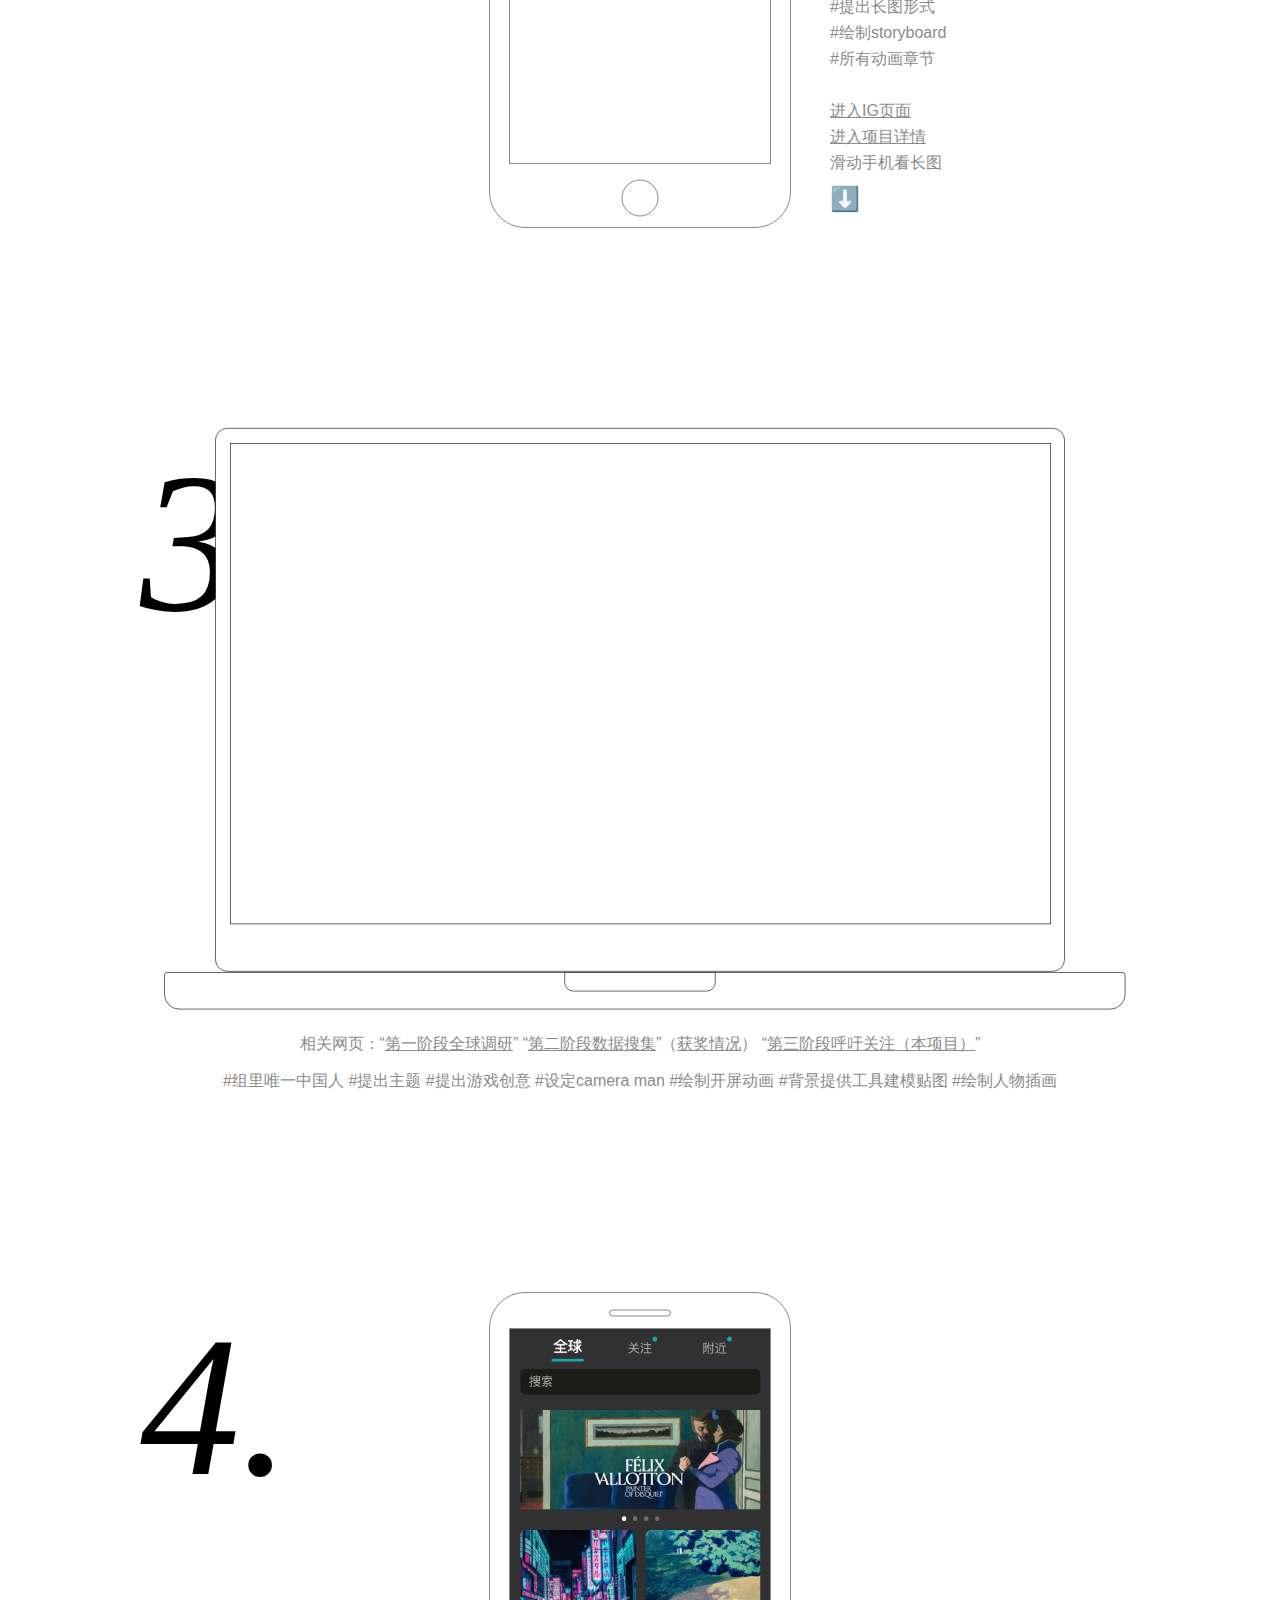
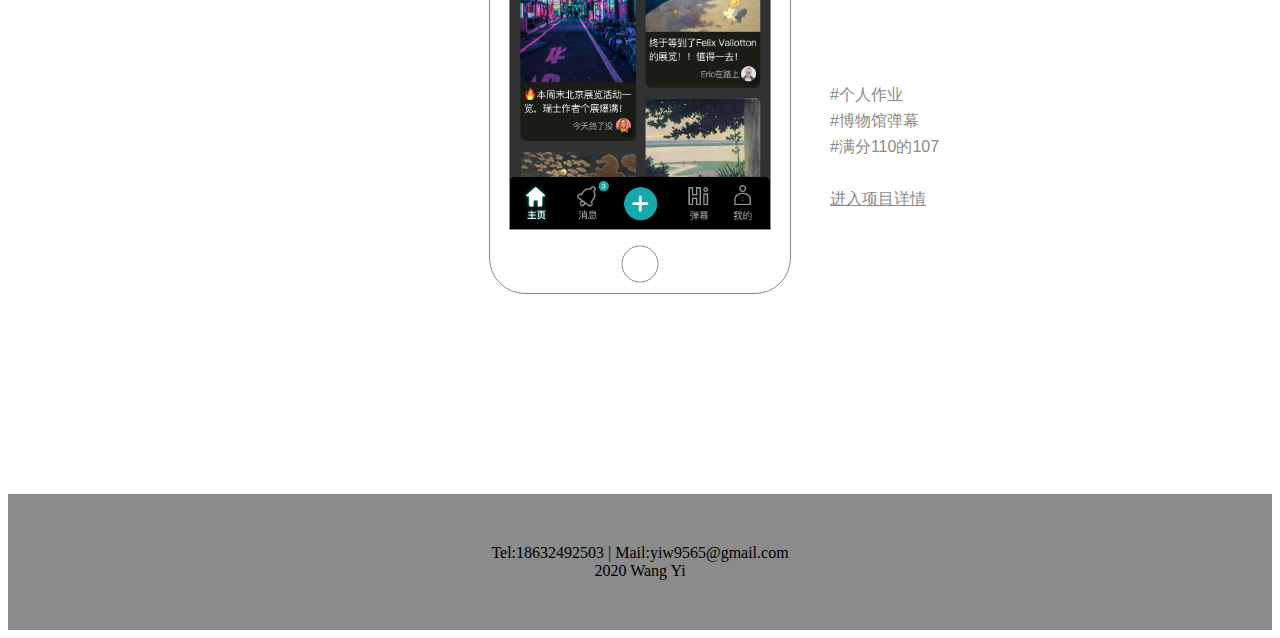
==== commit 4eabff61: "hhh" ====
--- a/index.html
+++ b/index.html
@@ -123,13 +123,7 @@
                     <img src="resource/illustration/Untitled_Artwork%2030.jpg"></div>
 
             </div>
-            <div class="illustration">
-
-            </div>
-            <div class="illustration">
-
-            </div>
-
+         
             <div class="illustration">
                 <img src="resource/illustration/Untitled_Artwork%2021.jpg">
             </div>
@@ -255,15 +249,14 @@
                 <p><a href="hivisitors2.html">进入项目详情</a></p>
             </div>
         </div>
-
+    </div>
 </body>
 <div class="number">
     <div class="h200">
     </div>
+    </div>
     <footer>
         Tel:18632492503 | Mail:yiw9565@gmail.com<br>
         2020 Wang Yi
-
     </footer>
-
 </html>
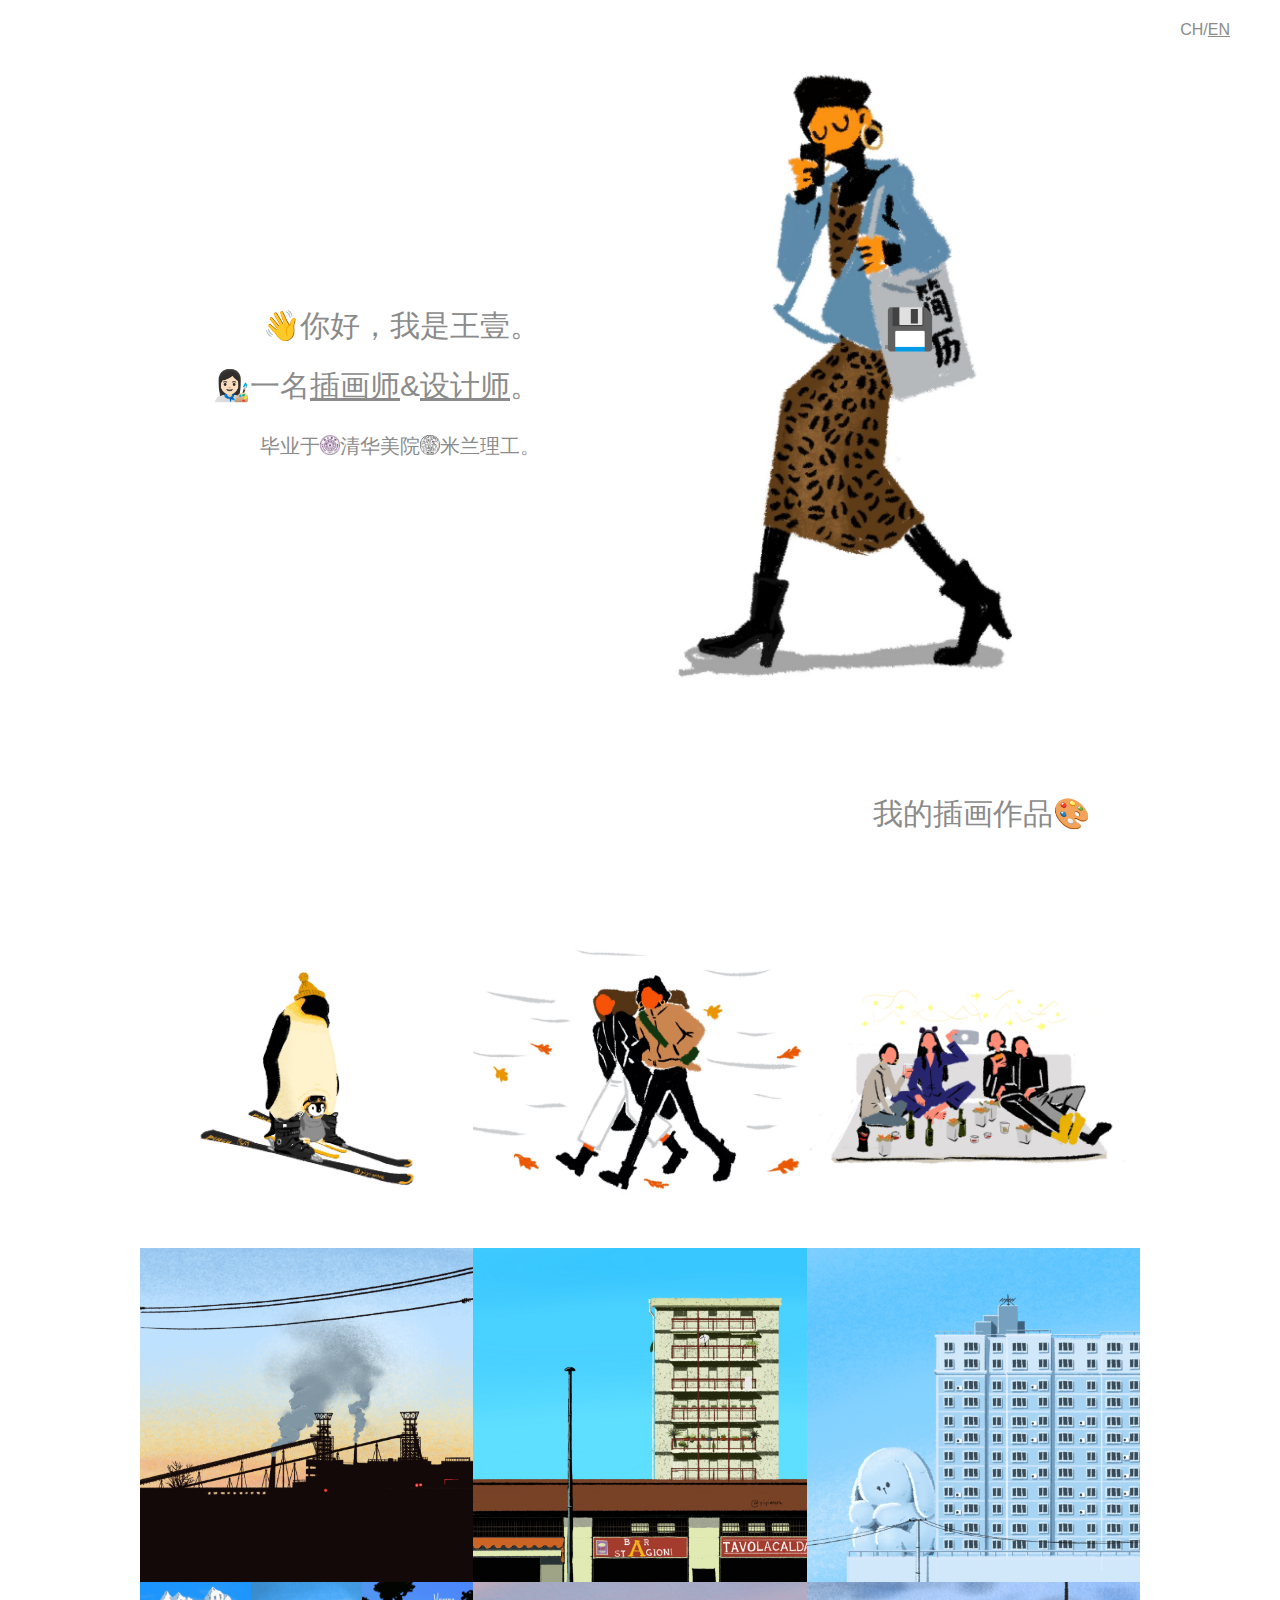
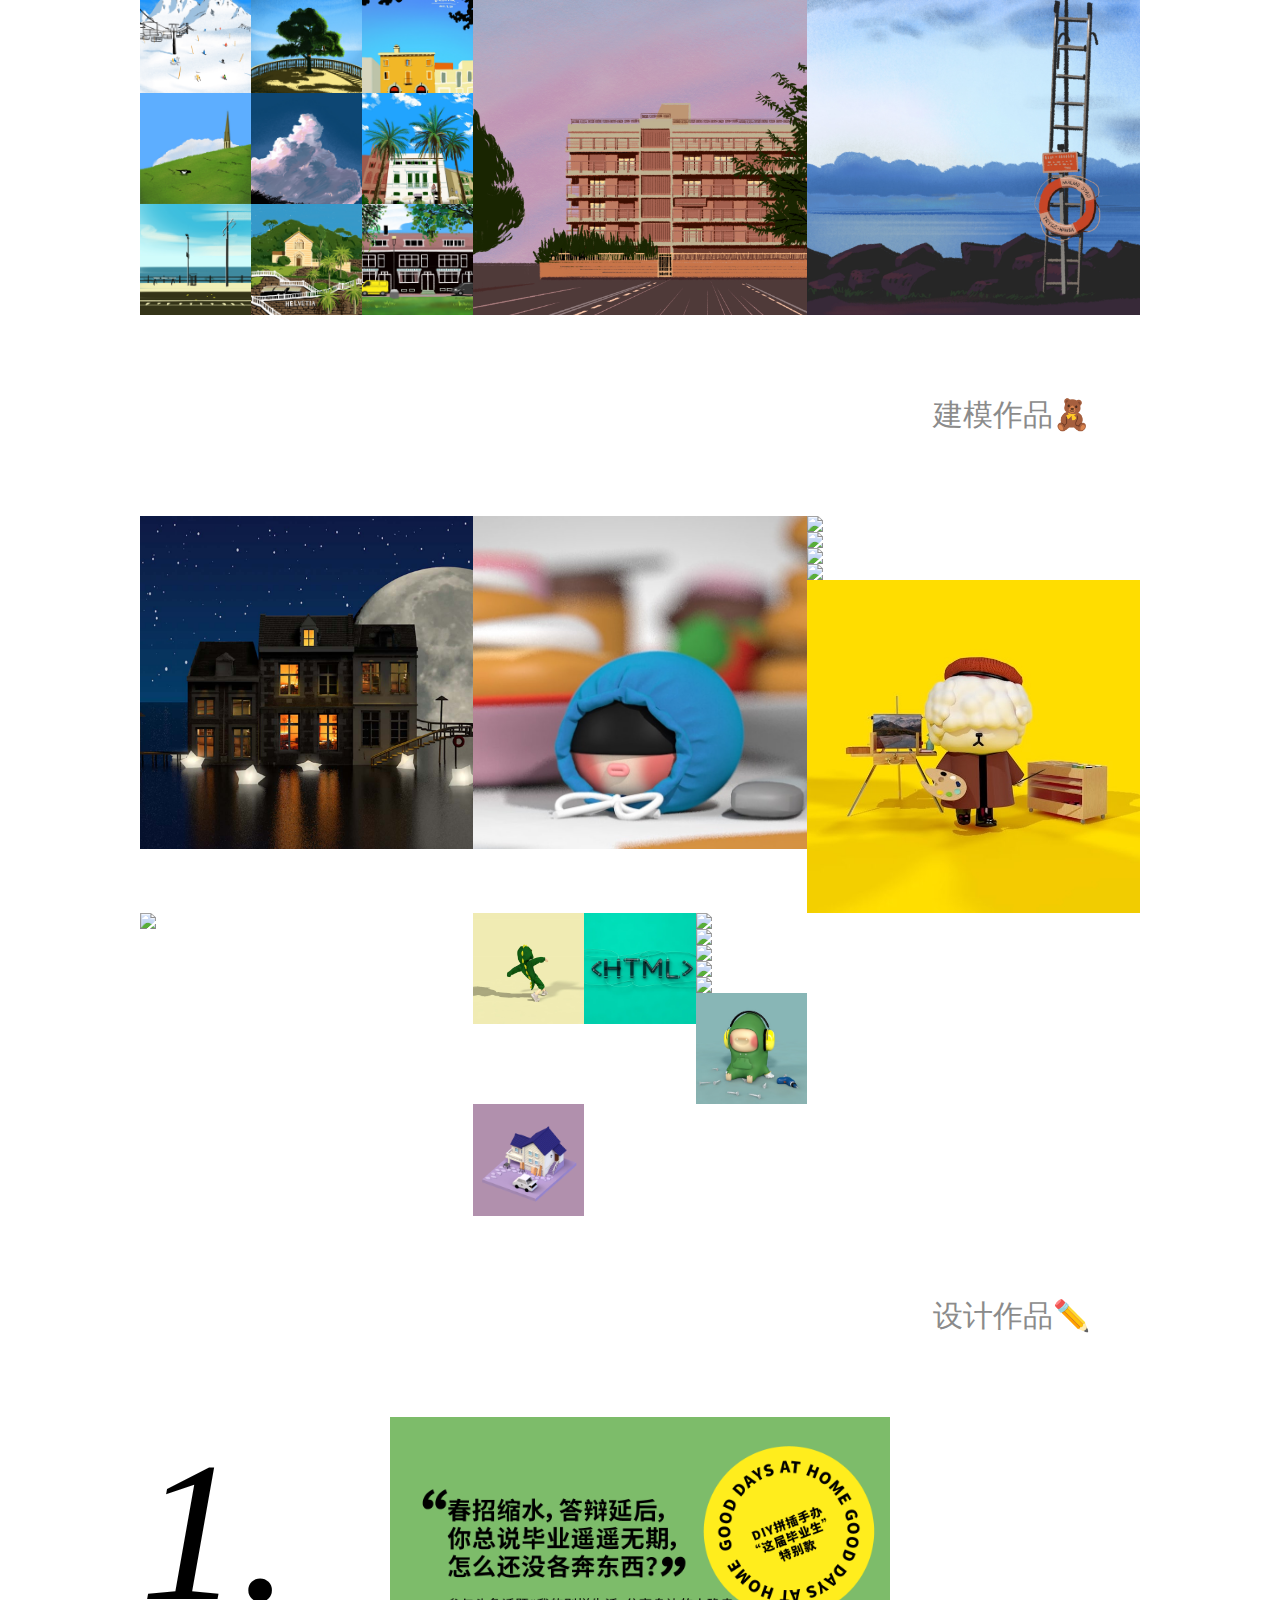
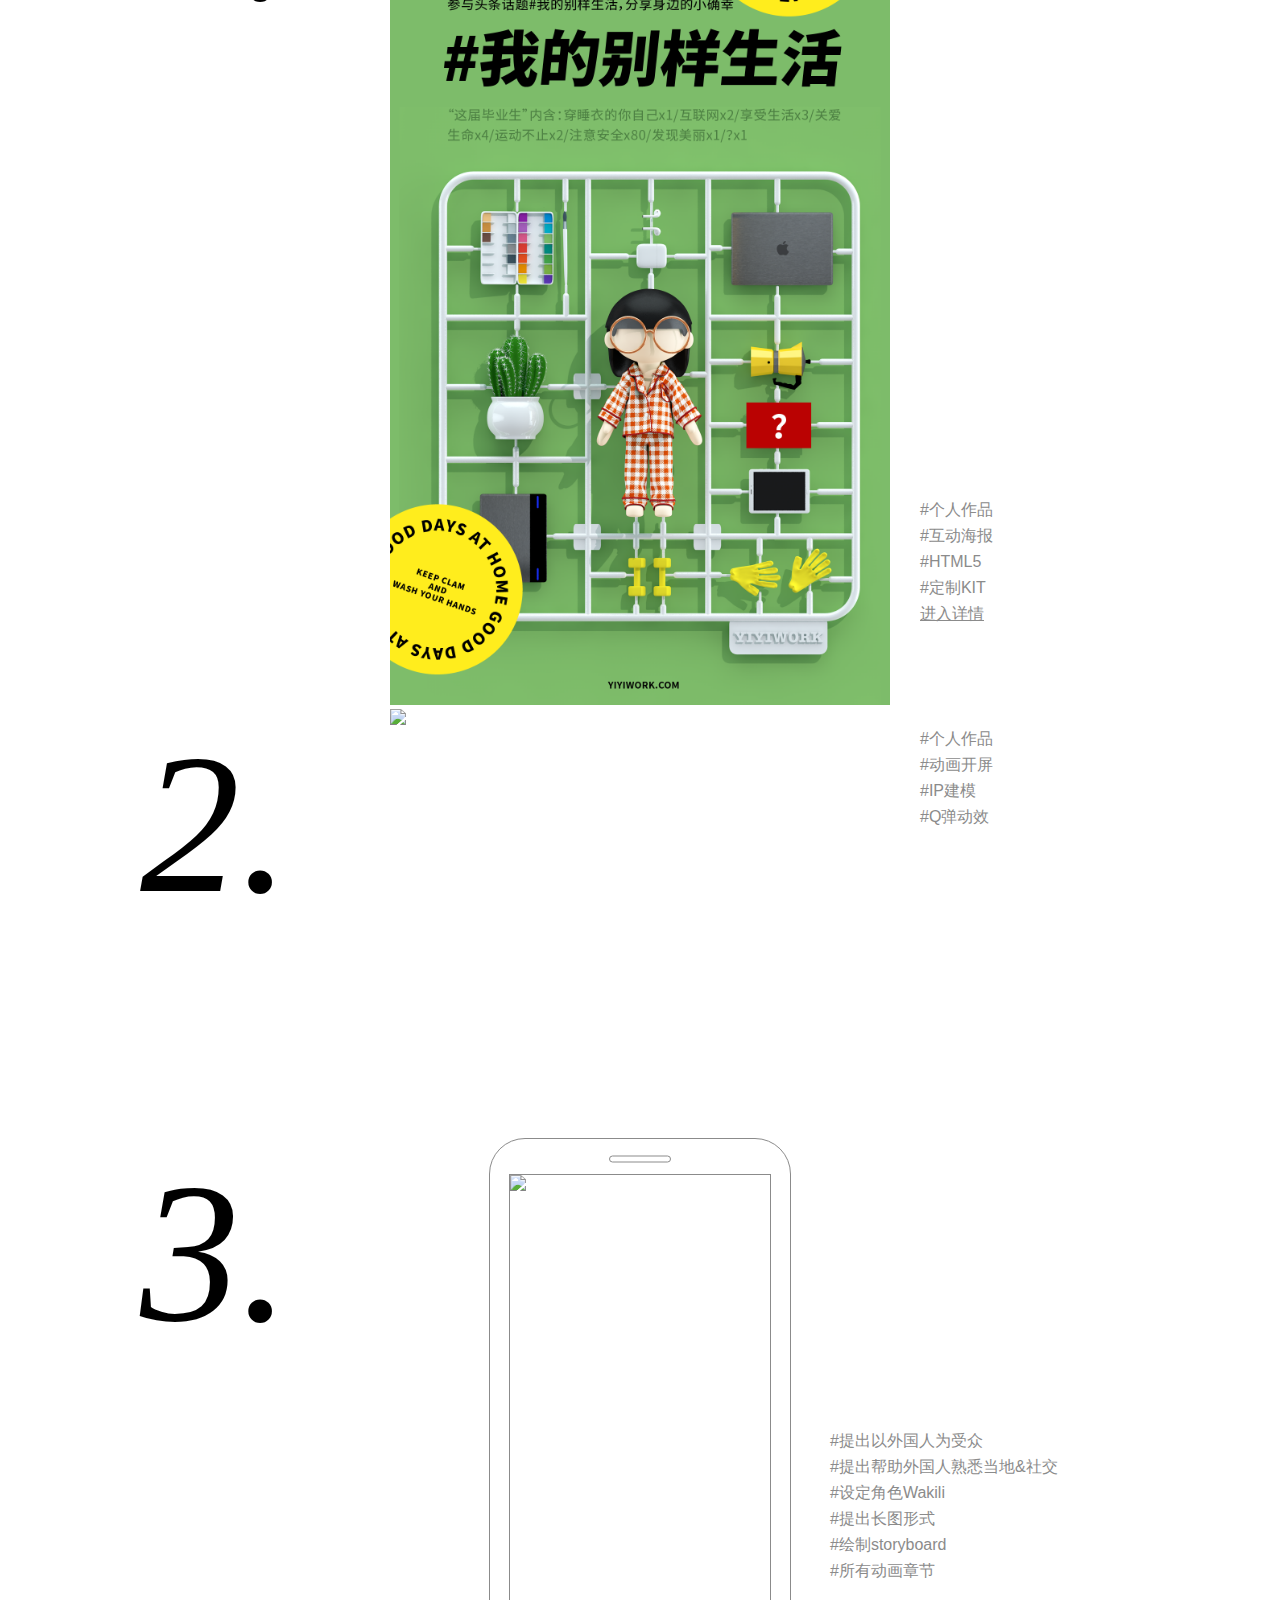
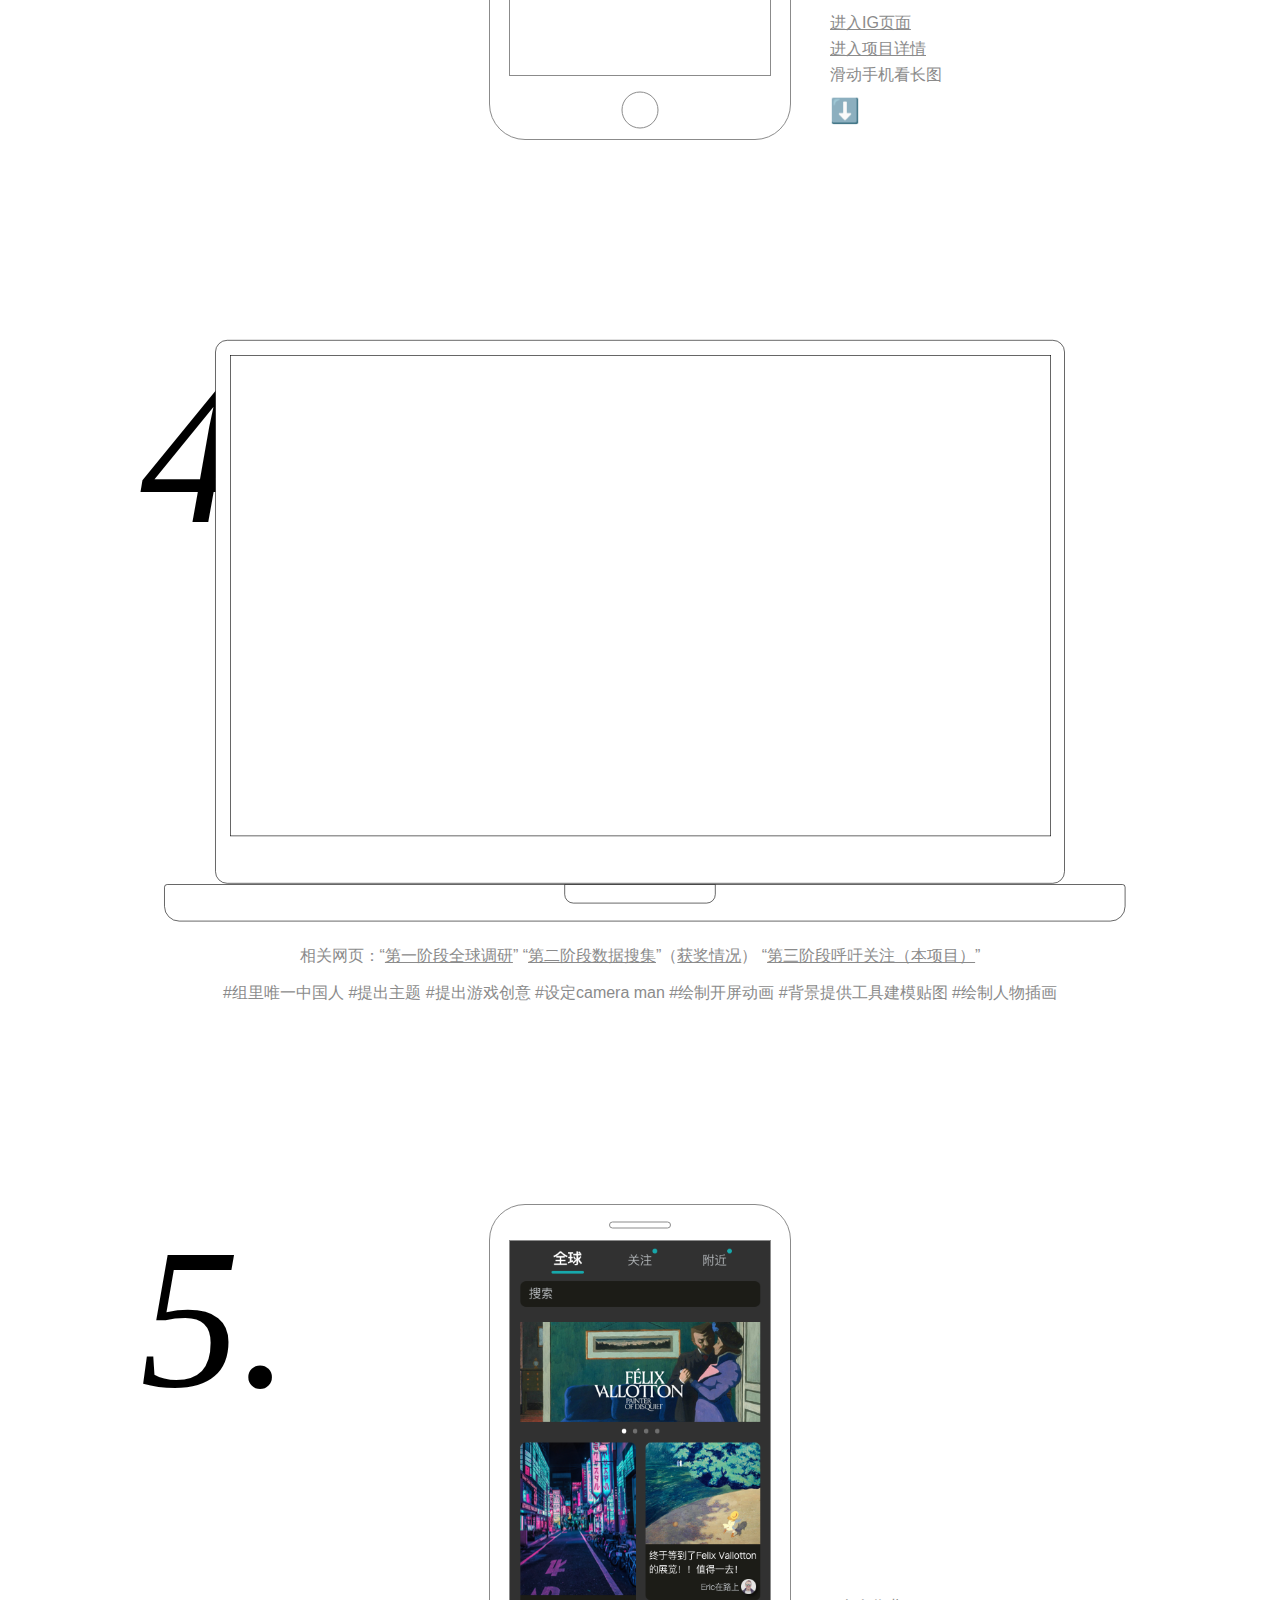
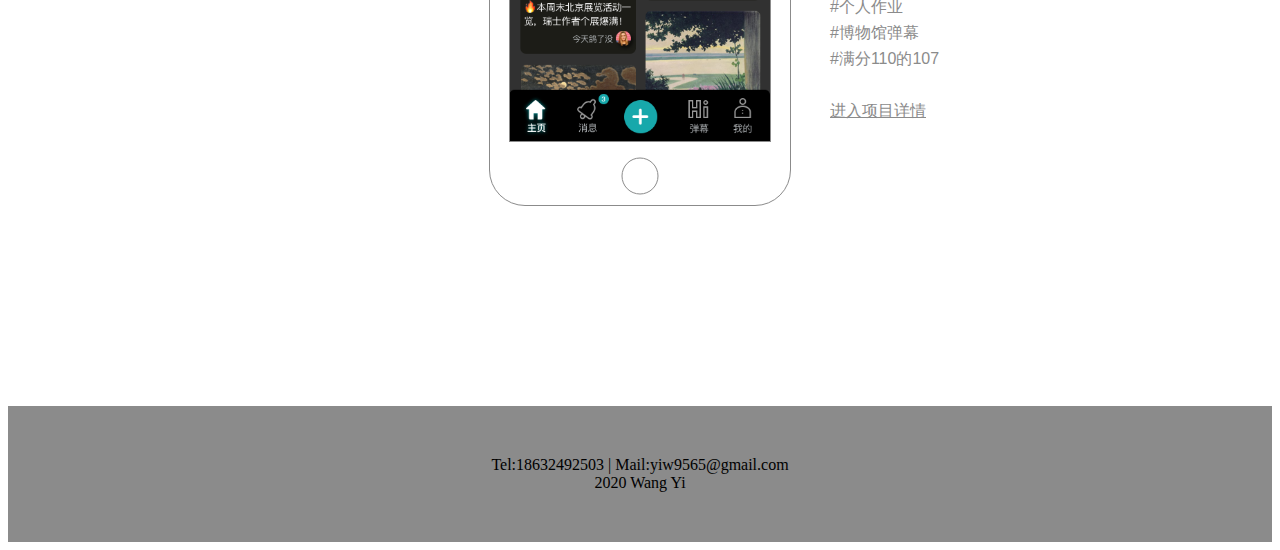
==== commit b37a8c4f: "yi" ====
--- a/index.html
+++ b/index.html
@@ -15,7 +15,7 @@
     <div class="begin center">
         <div class="lang">
 
-            <p>CH/<a href="index%20en.html">EN</a></p>
+            <p>CH/<a href="indexen.html">EN</a></p>
         </div>
         <div class="resume">
             <p class="disk"><a href="resource/resume-王壹.pdf" target="_blank">💾</a></p>
@@ -123,7 +123,7 @@
                     <img src="resource/illustration/Untitled_Artwork%2030.jpg"></div>
 
             </div>
-         
+
             <div class="illustration">
                 <img src="resource/illustration/Untitled_Artwork%2021.jpg">
             </div>
@@ -139,33 +139,46 @@
         </div>
         <div class="ill">
             <div class="illustration">
-                <img src="resource/model/Untitled%202.jpg">
-            </div>
-            <div class="illustration">
                 <img src="resource/model/amaterdam5.jpg">
-
-            </div>
-            <div class="illustration">
-                <img src="resource/model/%E7%B3%AF%E7%B1%B3%20(1).gif">
-            </div>
-            <div class="illustration">
-                <img src="resource/model/Geir%20Ola2.jpg">
-            </div>
-            <div class="illustration">
-                <img src="resource/model/wqy4.jpg">
-            </div>
-            <div class="illustration">
-
-                <img src="resource/model/cloth3.jpg">
-            </div>
-            <div class="illustration">
-                <img src="resource/model/%E7%B3%AF%E7%B1%B3%E6%81%90%E9%BE%992.jpg">
-            </div>
-            <div class="illustration">
-                <img src="resource/model/first shot.gif">
-            </div>
-            <div class="illustration">
-                <img src="resource/model/html_0001.jpg" style="height:600px;">
+            </div>
+            <div class="illustration">
+                <img src="resource/model/糯米球with hoodie5.jpg">
+            </div>
+            <div class="illustration">
+                <img src="resource/model/糯米.jpg">
+            </div>
+             <div class="illustration">
+                <img src="resource/model/Untitled 22.jpg">
+            </div> <div class="illustration">
+                <img src="resource/model/Untitled_Artwork 1.jpg">
+            </div> <div class="illustration">
+                <img src="resource/model/cloth32.jpg">
+            </div> <div class="illustration">
+                <img src="resource/model/狗4.jpg">
+            </div> <div class="illustration">
+                <img src="resource/model/first shot.jpg">
+            </div>
+           
+            <div class="illustration">
+                <div class="illustration">
+                    <img src="resource/model/糯米恐龙2.jpg"></div>
+                <div class="illustration">
+                    <img src="resource/model/html_0001.jpg"></div>
+                <div class="illustration">
+                    <img src="resource/model/beijing.jpg"></div>
+                <div class="illustration">
+                    <img src="resource/model/糯米 (1).jpg"></div>
+                <div class="illustration">
+                    <img src="resource/model/jhope in position8.jpg"></div>
+                 <div class="illustration">
+                    <img src="resource/model/ale2.jpg"></div>
+                <div class="illustration">
+                    <img src="resource/model/pubg.jpg"></div>
+                <div class="illustration">
+                    <img src="resource/model/wqy4.jpg"></div>
+                <div class="illustration">
+                    <img src="resource/model/Geir Ola2.jpg"></div>
+                
             </div>
         </div>
         <div class="words">
@@ -173,24 +186,42 @@
                 <p>设计作品✏️</p>
             </a>
         </div>
-        <h><i>1.</i></h>
-
-        <div class="poster">
-            <img src="resource/poster/my%20life8-01.png" style="width:500px;border:none;">
-        </div>
+        <div class="proj1">
+            <h><i>1.</i></h>
+            <div class="poster">
+                <img src="resource/poster/my%20life8-01.png" style="width:100%;">
+            </div>
+            <div class="tag1">
+                <p> #个人作品</p>
+                <p> #互动海报</p>
+                <p> #HTML5</p>
+                <p> #定制KIT</p>
+                <p><a href="poster.html">进入详情</a></p>
+            </div>
+
+        </div>
+        <div class="proj2">
+            <h><i>2.</i></h>
+
+            <div class="poster">
+                <img src="resource/meituan/1_1_2.gif" style="width:100%;border:none;">
+            </div>
+
+            
         <div class="tag1">
             <p> #个人作品</p>
-            <p> #互动海报</p>
-            <p> #HTML5</p>
-            <p> #定制KIT</p>
-            <p><a href="poster.html">进入项目详情</a></p>
-        </div>
-
+            <p> #动画开屏</p>
+            <p> #IP建模</p>
+            <p> #Q弹动效</p>
+<!--            <p><a href="poster.html">进入详情</a></p>-->
+        </div>
+
+        </div>
         <div class="number">
             <div class="h200">
             </div>
 
-            <h><i>2.</i></h>
+            <h><i>3.</i></h>
 
             <div class="smartphone">
                 <div class="content oa">
@@ -219,7 +250,7 @@
                 </div>
 
 
-                <h><i>3.</i></h>
+                <h><i>4.</i></h>
             </div>
 
             <div class="laptop ">
@@ -234,7 +265,7 @@
             <div class="tag3">
                 <p>#组里唯一中国人 #提出主题 #提出游戏创意 #设定camera man #绘制开屏动画 #背景提供工具建模贴图 #绘制人物插画</p>
             </div>
-            <h><i>4.</i></h>
+            <h><i>5.</i></h>
             <div class="smartphone">
                 <div class="content oh">
                     <img src="resource/%E7%BC%96%E7%BB%84%2010.png" style="width:100%;border:none;overflow: hidden">
@@ -254,9 +285,10 @@
 <div class="number">
     <div class="h200">
     </div>
-    </div>
-    <footer>
-        Tel:18632492503 | Mail:yiw9565@gmail.com<br>
-        2020 Wang Yi
-    </footer>
+</div>
+<footer>
+    Tel:18632492503 | Mail:yiw9565@gmail.com<br>
+    2020 Wang Yi
+</footer>
+
 </html>
